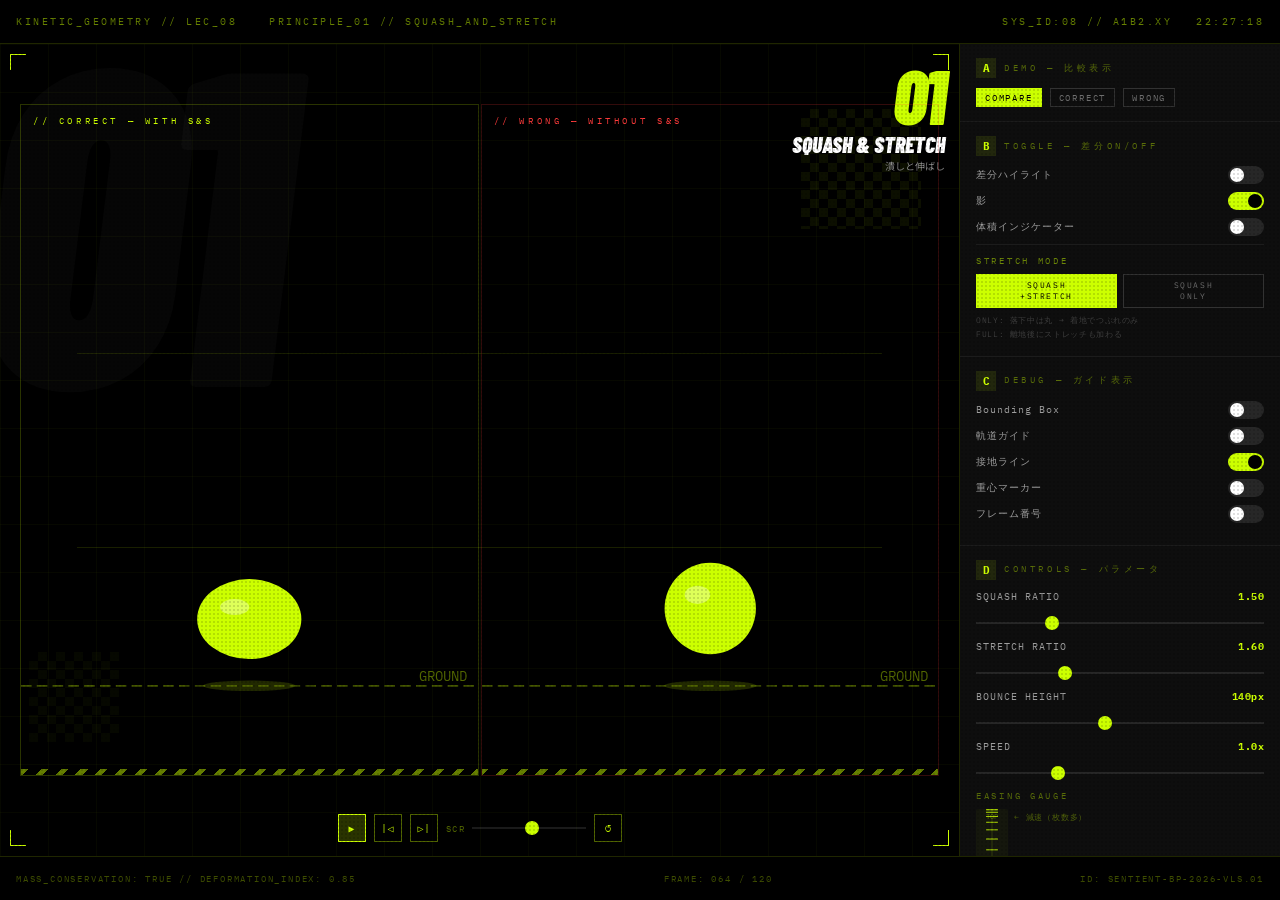
==== 01-squash.html @ 18197e56 "Initial project structure: index + 3 principle pages + assets scaffold - index.html — TOP / cover pa" ====
<!DOCTYPE html>
<html lang="en">
<head>
<meta charset="UTF-8">
<meta name="viewport" content="width=device-width, initial-scale=1.0">
<title>KINETIC GEOMETRY — 01 SQUASH & STRETCH</title>
<link href="https://fonts.googleapis.com/css2?family=Barlow+Condensed:ital,wght@0,400;0,700;0,900;1,900&family=IBM+Plex+Mono:wght@400;700&family=Noto+Sans+JP:wght@400;700;900&display=swap" rel="stylesheet">
<style>
:root {
  --acid:  #CCFF00;
  --black: #000;
  --white: #fff;
  --mid:   #888;
  --panel: #0E0E0E;
  --border:rgba(204,255,0,0.15);
  --red:   #FF3B3B;
  --blue:  #3BAAFF;
  --mono:  'IBM Plex Mono', monospace;
  --disp:  'Barlow Condensed', sans-serif;
  --jp:    'Noto Sans JP', sans-serif;
}

* { margin:0; padding:0; box-sizing:border-box; }
html,body { width:100%; height:100%; background:var(--black); color:var(--white); font-family:var(--mono); overflow:hidden; user-select:none; }

body::after {
  content:''; position:fixed; inset:0;
  background-image:radial-gradient(rgba(0,0,0,0.25) 1px,transparent 1px);
  background-size:4px 4px; pointer-events:none; z-index:9999; opacity:0.5;
}

/* ── LAYOUT ── */
#app {
  display:grid;
  grid-template-rows:44px 1fr 44px;
  grid-template-columns:1fr 320px;
  height:100vh;
}

#topbar {
  grid-column:1/-1;
  border-bottom:1px solid var(--border);
  display:flex; align-items:center; justify-content:space-between;
  padding:0 16px; font-size:10px; color:rgba(204,255,0,0.5); letter-spacing:0.25em;
}

#main-stage {
  position:relative; overflow:hidden; background:var(--black);
  border-right:1px solid var(--border);
}

.stage-grid {
  position:absolute; inset:0;
  background-image:
    linear-gradient(rgba(204,255,0,0.03) 1px,transparent 1px),
    linear-gradient(90deg,rgba(204,255,0,0.03) 1px,transparent 1px);
  background-size:48px 48px; pointer-events:none;
}
.stage-bignum {
  position:absolute; font-family:var(--disp); font-weight:900; font-style:italic;
  font-size:clamp(200px,35vw,460px); color:rgba(255,255,255,0.025);
  top:-60px; left:-20px; letter-spacing:-0.05em; line-height:1; pointer-events:none;
}
.checker {
  position:absolute;
  background-image:repeating-conic-gradient(rgba(204,255,0,0.06) 0% 25%,transparent 0% 50%);
  background-size:18px 18px; pointer-events:none;
}
.accent-line { position:absolute; background:rgba(204,255,0,0.12); pointer-events:none; }

.corner { position:absolute; width:16px; height:16px; pointer-events:none; }
.corner::before,.corner::after { content:''; position:absolute; background:var(--acid); }
.corner::before { width:100%; height:1px; top:0; left:0; }
.corner::after  { width:1px; height:100%; top:0; left:0; }
.corner.tl { top:10px; left:10px; }
.corner.tr { top:10px; right:10px; transform:scaleX(-1); }
.corner.bl { bottom:10px; left:10px; transform:scaleY(-1); }
.corner.br { bottom:10px; right:10px; transform:scale(-1); }

.principle-overlay {
  position:absolute; top:12px; right:14px; text-align:right; pointer-events:none;
}
.po-num { font-family:var(--disp); font-weight:900; font-style:italic; font-size:clamp(40px,6vw,80px); color:var(--acid); line-height:1; letter-spacing:-0.03em; }
.po-en  { font-family:var(--disp); font-weight:900; font-style:italic; font-size:clamp(14px,2vw,22px); color:var(--white); line-height:1; }
.po-jp  { font-family:var(--jp); font-size:10px; color:var(--mid); margin-top:3px; }

/* ── DEMO AREA ── */
#demo-area {
  position:absolute; inset:60px 20px 80px 20px;
  display:grid; grid-template-columns:1fr 1fr; gap:2px;
}
.compare-panel {
  position:relative; display:flex; flex-direction:column;
  align-items:center; justify-content:center;
  border:1px solid rgba(255,255,255,0.05); overflow:hidden;
}
.compare-panel.correct { border-color:rgba(204,255,0,0.2); }
.compare-panel.wrong   { border-color:rgba(255,59,59,0.2); }

.panel-label {
  position:absolute; top:10px; left:12px;
  font-size:9px; letter-spacing:0.4em; color:rgba(255,255,255,0.3);
}
.panel-label.good { color:var(--acid); }
.panel-label.bad  { color:var(--red); }

/* フレーム番号 — ラベルの1行下・左詰め */
.frame-counter {
  position:absolute; top:26px; left:12px;
  font-size:9px; color:rgba(204,255,0,0.35); letter-spacing:0.2em;
  pointer-events:none; display:none; white-space:nowrap;
}
.frame-counter.show { display:block; }

.ball-stage { position:relative; width:100%; flex:1; display:flex; align-items:center; justify-content:center; }
.render-svg { width:100%; height:100%; overflow:visible; }

.diff-flash { position:absolute; inset:0; border:2px solid transparent; pointer-events:none; transition:border-color 0.3s; }
.diff-flash.highlight-good { border-color:rgba(204,255,0,0.5); }
.diff-flash.highlight-bad  { border-color:rgba(255,59,59,0.5); }

.hazard-bar {
  position:absolute; bottom:0; left:0; right:0; height:6px;
  background:repeating-linear-gradient(-45deg,var(--acid),var(--acid) 5px,var(--black) 5px,var(--black) 14px);
  opacity:0.5;
}

/* ── PLAYBAR ── */
#playbar {
  position:absolute; bottom:14px; left:50%; transform:translateX(-50%);
  display:flex; gap:8px; align-items:center; z-index:50;
}
.play-btn {
  width:28px; height:28px; border:1px solid rgba(204,255,0,0.4);
  background:rgba(0,0,0,0.6); color:var(--acid);
  font-size:10px; cursor:pointer; display:flex; align-items:center; justify-content:center;
  transition:all 0.15s;
}
.play-btn:hover { background:rgba(204,255,0,0.15); border-color:var(--acid); }
.play-btn.active { background:rgba(204,255,0,0.2); border-color:var(--acid); }
.scrub-wrap { width:140px; display:flex; align-items:center; gap:6px; }
.scrub-label { font-size:9px; color:rgba(204,255,0,0.4); letter-spacing:0.2em; white-space:nowrap; }
input[type=range] {
  -webkit-appearance:none; width:100%; height:2px;
  background:rgba(255,255,255,0.1); outline:none; cursor:pointer;
}
input[type=range]::-webkit-slider-thumb {
  -webkit-appearance:none; width:14px; height:14px; border-radius:50%;
  background:var(--acid); cursor:pointer; transition:background 0.15s,transform 0.15s;
}
input[type=range]::-webkit-slider-thumb:hover { background:var(--white); transform:scale(1.2); }
input[type=range].break-range::-webkit-slider-thumb { background:var(--red); }

/* ── SIDE PANEL ── */
#side-panel {
  display:flex; flex-direction:column; overflow-y:auto; overflow-x:hidden; background:var(--panel);
}
#side-panel::-webkit-scrollbar { width:2px; }
#side-panel::-webkit-scrollbar-thumb { background:var(--acid); }

.sp-section { border-bottom:1px solid rgba(255,255,255,0.06); padding:14px 16px; flex-shrink:0; }
.sp-label {
  font-size:9px; letter-spacing:0.4em; color:rgba(204,255,0,0.4); margin-bottom:10px;
  display:flex; align-items:center; gap:8px;
}
.sp-label .ltr {
  font-size:11px; font-weight:700; color:var(--acid); background:rgba(204,255,0,0.1);
  width:20px; height:20px; display:inline-flex; align-items:center; justify-content:center;
  letter-spacing:0; flex-shrink:0;
}

/* pills */
.demo-status { display:flex; gap:8px; flex-wrap:wrap; }
.status-pill {
  font-size:9px; letter-spacing:0.2em; padding:3px 8px; border:1px solid; cursor:pointer; transition:all 0.15s;
}
.status-pill.active-pill { background:var(--acid); border-color:var(--acid); color:var(--black); }
.status-pill.inactive    { border-color:rgba(255,255,255,0.15); color:rgba(255,255,255,0.4); }
.status-pill:hover { border-color:var(--acid); color:var(--acid); }

/* toggle */
.toggle-row { display:flex; align-items:center; justify-content:space-between; margin-bottom:8px; font-size:10px; letter-spacing:0.1em; color:rgba(255,255,255,0.6); }
.toggle-switch { width:36px; height:18px; background:rgba(255,255,255,0.1); border-radius:9px; position:relative; cursor:pointer; transition:background 0.2s; flex-shrink:0; }
.toggle-switch.on { background:var(--acid); }
.toggle-switch::after { content:''; position:absolute; width:14px; height:14px; border-radius:50%; background:var(--white); top:2px; left:2px; transition:left 0.2s; }
.toggle-switch.on::after { left:20px; background:var(--black); }

/* slider */
.slider-row { margin-bottom:12px; }
.slider-header { display:flex; justify-content:space-between; margin-bottom:5px; font-size:10px; }
.slider-name { color:rgba(255,255,255,0.6); letter-spacing:0.1em; }
.slider-val  { color:var(--acid); font-weight:700; letter-spacing:0.05em; }
.slider-val.break-val { color:var(--red); }

/* vertical slider wrapper */
.vslider-wrap {
  display:flex; gap:10px; align-items:flex-start; margin-top:4px;
}
.vslider-col {
  display:flex; flex-direction:column; align-items:center; gap:4px;
}
.vslider-col label { font-size:8px; color:rgba(204,255,0,0.4); letter-spacing:0.2em; writing-mode:horizontal-tb; }

input[type=range].vertical {
  -webkit-appearance:slider-vertical;
  writing-mode:vertical-lr; direction:rtl;
  width:18px; height:120px; padding:0;
  background:rgba(255,255,255,0.1); cursor:pointer; outline:none;
}
/* Chromeで縦スライダーが効かない場合のfallback */
.vslider-rotated {
  transform:rotate(-90deg);
  transform-origin:center center;
  width:120px; height:18px;
  margin:51px -51px; /* 中央補正 */
}

/* ease gauge */
#ease-gauge-wrap {
  display:flex; gap:6px; margin-top:6px; align-items:flex-start;
}
#ease-gauge-svg { flex-shrink:0; }
.ease-gauge-label { font-size:8px; color:rgba(204,255,0,0.35); letter-spacing:0.1em; line-height:2; }

/* break */
.break-btn {
  width:100%; padding:10px; background:rgba(255,59,59,0.08); border:1px solid rgba(255,59,59,0.3);
  color:var(--red); font-family:var(--mono); font-size:10px; letter-spacing:0.3em; cursor:pointer; transition:all 0.15s; text-align:left;
}
.break-btn:hover { background:rgba(255,59,59,0.15); border-color:var(--red); }
.break-btn.active-break { background:rgba(255,59,59,0.25); border-color:var(--red); color:var(--white); }
.break-warning { font-size:9px; color:rgba(255,59,59,0.5); margin-top:6px; letter-spacing:0.1em; line-height:1.6; }

/* def */
.def-block { background:rgba(204,255,0,0.05); border-left:3px solid var(--acid); padding:10px 12px; margin-bottom:8px; }
.def-en { font-family:var(--disp); font-weight:700; font-style:italic; font-size:16px; color:var(--white); line-height:1.2; }
.def-jp { font-family:var(--jp); font-size:11px; color:var(--mid); margin-top:4px; line-height:1.6; }
.def-core { margin-top:8px; font-size:10px; color:rgba(255,255,255,0.5); letter-spacing:0.1em; line-height:1.7; border-top:1px solid rgba(255,255,255,0.06); padding-top:8px; }

/* apply デモ */
.apply-dot {
  width:10px; height:10px; border-radius:50%;
  background:var(--acid);
  animation:applyBounce 0.8s cubic-bezier(0.36,0.07,0.19,0.97) infinite;
  transform-origin:center bottom;
  flex-shrink:0;
}
@keyframes applyBounce {
  0%,100%{ transform:scaleX(1)   scaleY(1)   translateY(0); }
  30%    { transform:scaleX(1.4) scaleY(0.6) translateY(4px); }
  50%    { transform:scaleX(0.7) scaleY(1.4) translateY(-8px); }
  70%    { transform:scaleX(1.4) scaleY(0.6) translateY(4px); }
}
#apply-btn:active {
  transform:scaleX(1.08) scaleY(0.82) !important;
}

/* bottombar */
#bottombar {
  grid-column:1/-1; border-top:1px solid var(--border);
  display:flex; align-items:center; justify-content:space-between;
  padding:0 16px; font-size:9px; color:rgba(204,255,0,0.3); letter-spacing:0.2em;
}
</style>
</head>
<body>
<div id="app">

  <div id="topbar">
    <div style="display:flex;gap:32px;">
      <span>KINETIC_GEOMETRY // LEC_08</span>
      <span>PRINCIPLE_01 // SQUASH_AND_STRETCH</span>
    </div>
    <div style="display:flex;gap:24px;">
      <span>SYS_ID:08 // A1B2.XY</span>
      <span id="clock">00:00:00</span>
    </div>
  </div>

  <!-- MAIN STAGE -->
  <div id="main-stage">
    <div class="stage-grid"></div>
    <div class="stage-bignum">01</div>
    <div class="checker" style="right:4%;top:8%;width:120px;height:120px;"></div>
    <div class="checker" style="left:3%;bottom:14%;width:90px;height:90px;opacity:0.5;"></div>
    <div class="accent-line" style="top:38%;left:8%;right:8%;height:1px;"></div>
    <div class="accent-line" style="top:62%;left:8%;right:8%;height:1px;"></div>
    <div class="corner tl"></div><div class="corner tr"></div>
    <div class="corner bl"></div><div class="corner br"></div>

    <div class="principle-overlay">
      <div class="po-num">01</div>
      <div class="po-en">SQUASH &amp; STRETCH</div>
      <div class="po-jp">潰しと伸ばし</div>
    </div>

    <div id="demo-area">
      <!-- CORRECT -->
      <div class="compare-panel correct" id="panel-correct">
        <div class="panel-label good">// CORRECT — WITH S&amp;S</div>
        <div class="frame-counter" id="frame-correct"></div>
        <div class="diff-flash" id="diff-correct"></div>
        <div class="ball-stage">
          <svg class="render-svg" id="svg-correct" viewBox="0 0 260 320"></svg>
        </div>
        <div class="hazard-bar"></div>
      </div>
      <!-- WRONG -->
      <div class="compare-panel wrong" id="panel-wrong">
        <div class="panel-label bad">// WRONG — WITHOUT S&amp;S</div>
        <div class="frame-counter" id="frame-wrong"></div>
        <div class="diff-flash" id="diff-wrong"></div>
        <div class="ball-stage">
          <svg class="render-svg" id="svg-wrong" viewBox="0 0 260 320"></svg>
        </div>
        <div class="hazard-bar"></div>
      </div>
    </div>

    <div id="playbar">
      <div class="play-btn active" id="btn-play" onclick="togglePlay()">▶</div>
      <div class="play-btn" onclick="stepFrame(-1)">|◁</div>
      <div class="play-btn" onclick="stepFrame(1)">▷|</div>
      <div class="scrub-wrap">
        <span class="scrub-label">SCR</span>
        <input type="range" id="scrubber" min="0" max="119" value="0" oninput="scrubTo(this.value)">
      </div>
      <div class="play-btn" onclick="resetPlay()">↺</div>
    </div>
  </div>

  <!-- SIDE PANEL -->
  <div id="side-panel">

    <!-- A DEMO -->
    <div class="sp-section">
      <div class="sp-label"><span class="ltr">A</span>DEMO — 比較表示</div>
      <div class="demo-status">
        <div class="status-pill active-pill" id="pill-compare" onclick="setMode('compare')">COMPARE</div>
        <div class="status-pill inactive"    id="pill-correct" onclick="setMode('correct')">CORRECT</div>
        <div class="status-pill inactive"    id="pill-wrong"   onclick="setMode('wrong')">WRONG</div>
      </div>
    </div>

    <!-- B TOGGLE -->
    <div class="sp-section">
      <div class="sp-label"><span class="ltr">B</span>TOGGLE — 差分ON/OFF</div>
      <div class="toggle-row"><span>差分ハイライト</span><div class="toggle-switch" id="tog-diff" onclick="toggleFeature('diff')"></div></div>
      <div class="toggle-row"><span>影</span><div class="toggle-switch on" id="tog-shadow" onclick="toggleFeature('shadow')"></div></div>
      <div class="toggle-row"><span>体積インジケーター</span><div class="toggle-switch" id="tog-volume" onclick="toggleFeature('volume')"></div></div>
      <div style="height:1px;background:rgba(255,255,255,0.06);margin:8px 0 10px;"></div>
      <div style="font-size:9px;color:rgba(204,255,0,0.5);letter-spacing:0.3em;margin-bottom:8px;">STRETCH MODE</div>
      <div style="display:flex;gap:6px;margin-bottom:6px;">
        <div class="status-pill active-pill" id="pill-ss-full"   onclick="setSSMode('full')"   style="flex:1;text-align:center;font-size:8px;padding:5px 4px;line-height:1.4;">SQUASH<br>+STRETCH</div>
        <div class="status-pill inactive"    id="pill-ss-squash" onclick="setSSMode('squash')" style="flex:1;text-align:center;font-size:8px;padding:5px 4px;line-height:1.4;">SQUASH<br>ONLY</div>
      </div>
      <div style="font-size:8px;color:rgba(255,255,255,0.2);letter-spacing:0.08em;line-height:1.7;">
        ONLY: 落下中は丸 → 着地でつぶれのみ<br>
        FULL: 離地後にストレッチも加わる
      </div>
    </div>

    <!-- C DEBUG -->
    <div class="sp-section">
      <div class="sp-label"><span class="ltr">C</span>DEBUG — ガイド表示</div>
      <div class="toggle-row"><span>Bounding Box</span><div class="toggle-switch" id="tog-bbox" onclick="toggleFeature('bbox')"></div></div>
      <div class="toggle-row"><span>軌道ガイド</span><div class="toggle-switch" id="tog-arc" onclick="toggleFeature('arc')"></div></div>
      <div class="toggle-row"><span>接地ライン</span><div class="toggle-switch on" id="tog-ground" onclick="toggleFeature('ground')"></div></div>
      <div class="toggle-row"><span>重心マーカー</span><div class="toggle-switch" id="tog-cog" onclick="toggleFeature('cog')"></div></div>
      <div class="toggle-row"><span>フレーム番号</span><div class="toggle-switch" id="tog-frame" onclick="toggleFeature('frame')"></div></div>
    </div>

    <!-- D CONTROLS -->
    <div class="sp-section">
      <div class="sp-label"><span class="ltr">D</span>CONTROLS — パラメータ</div>

      <div class="slider-row">
        <div class="slider-header"><span class="slider-name">SQUASH RATIO</span><span class="slider-val" id="val-squash">1.50</span></div>
        <input type="range" id="sl-squash" min="100" max="300" value="150" oninput="updateParam('squash',this.value)">
      </div>
      <div class="slider-row">
        <div class="slider-header"><span class="slider-name">STRETCH RATIO</span><span class="slider-val" id="val-stretch">1.60</span></div>
        <input type="range" id="sl-stretch" min="100" max="300" value="160" oninput="updateParam('stretch',this.value)">
      </div>
      <div class="slider-row">
        <div class="slider-header"><span class="slider-name">BOUNCE HEIGHT</span><span class="slider-val" id="val-height">140px</span></div>
        <input type="range" id="sl-height" min="60" max="240" value="140" oninput="updateParam('height',this.value)">
      </div>
      <div class="slider-row">
        <div class="slider-header"><span class="slider-name">SPEED</span><span class="slider-val" id="val-speed">1.0x</span></div>
        <input type="range" id="sl-speed" min="25" max="300" value="100" oninput="updateParam('speed',this.value)">
      </div>

      <!-- イージングゲージ -->
      <div style="margin-top:8px;">
        <div style="font-size:9px;color:rgba(204,255,0,0.4);letter-spacing:0.3em;margin-bottom:8px;">EASING GAUGE</div>
        <div id="ease-gauge-wrap">
          <svg id="ease-gauge-svg" width="32" height="120" viewBox="0 0 32 120"></svg>
          <div class="ease-gauge-label">
            ← 減速（枚数多）<br><br><br><br>→ 加速（枚数少）
          </div>
        </div>
        <div style="margin-top:8px;">
          <div class="slider-header"><span class="slider-name">EASING POWER</span><span class="slider-val" id="val-ease">2.0</span></div>
          <input type="range" id="sl-ease" min="10" max="50" value="20" oninput="updateParam('ease',this.value)">
        </div>
      </div>
    </div>

    <!-- E BREAK -->
    <div class="sp-section">
      <div class="sp-label"><span class="ltr">E</span>BREAK — 破綻体験</div>
      <button class="break-btn" id="break-btn" onclick="toggleBreak()">⚠ OVERDRIVE MODE</button>
      <div class="break-warning" id="break-warning" style="display:none;">
        SYSTEM_GAIN: 310% // 体積が崩壊している。<br>これが「やりすぎ」の感覚。
      </div>
    </div>

    <!-- F TEXT -->
    <div class="sp-section">
      <div class="sp-label"><span class="ltr">F</span>TEXT — 言語化</div>
      <div class="def-block">
        <div class="def-en">Shape changes.<br>Volume does not.</div>
        <div class="def-jp">形は変わるが、量は変わらない。</div>
        <div class="def-core">
          物体がつぶれるとき、横に広がる。<br>
          伸びるとき、横は細くなる。<br>
          この「体積の保存」が重さとリアリティを生む。
        </div>
      </div>
    </div>

    <!-- G APPLY -->
    <div class="sp-section">
      <div class="sp-label"><span class="ltr">G</span>APPLY — 応用例（クリックして体験）</div>
      <!-- UI BUTTON -->
      <div style="margin-bottom:10px;">
        <div style="font-size:8px;color:rgba(204,255,0,0.4);letter-spacing:0.3em;margin-bottom:6px;">UI BUTTON</div>
        <button id="apply-btn" onclick="applyDemo('button')"
          style="background:#CCFF00;border:none;color:#000;font-family:'IBM Plex Mono',monospace;
                 font-size:11px;letter-spacing:0.2em;padding:10px 20px;cursor:pointer;
                 transform-origin:center bottom;transition:none;display:block;width:100%;">
          CLICK ME
        </button>
        <div style="font-size:8px;color:rgba(255,255,255,0.2);margin-top:4px;letter-spacing:0.1em;">
          → 押す=Squash / 離す=Stretch
        </div>
      </div>
      <!-- NOTIFICATION -->
      <div style="margin-bottom:10px;">
        <div style="font-size:8px;color:rgba(204,255,0,0.4);letter-spacing:0.3em;margin-bottom:6px;">NOTIFICATION</div>
        <div style="position:relative;height:36px;overflow:hidden;">
          <div id="apply-notif"
            style="background:rgba(204,255,0,0.12);border:1px solid rgba(204,255,0,0.3);
                   font-size:9px;letter-spacing:0.15em;color:#CCFF00;
                   padding:8px 12px;transform:scaleY(0);transform-origin:top;
                   transition:none;position:absolute;width:100%;">
            ✓ SYSTEM_MESSAGE
          </div>
        </div>
        <button onclick="applyDemo('notif')"
          style="background:transparent;border:1px solid rgba(255,255,255,0.15);color:rgba(255,255,255,0.5);
                 font-family:'IBM Plex Mono',monospace;font-size:9px;letter-spacing:0.2em;
                 padding:5px 10px;cursor:pointer;margin-top:4px;width:100%;">
          TRIGGER
        </button>
      </div>
      <!-- LOADING DOT -->
      <div>
        <div style="font-size:8px;color:rgba(204,255,0,0.4);letter-spacing:0.3em;margin-bottom:6px;">LOADING</div>
        <div style="display:flex;gap:6px;align-items:flex-end;height:24px;">
          <div class="apply-dot" style="animation-delay:0s"></div>
          <div class="apply-dot" style="animation-delay:0.15s"></div>
          <div class="apply-dot" style="animation-delay:0.3s"></div>
          <div class="apply-dot" style="animation-delay:0.45s"></div>
          <div class="apply-dot" style="animation-delay:0.6s"></div>
        </div>
        <div style="font-size:8px;color:rgba(255,255,255,0.2);margin-top:4px;letter-spacing:0.1em;">
          → 各ドットが独立してSquash&Stretch
        </div>
      </div>
    </div>

  </div><!-- /side-panel -->

  <div id="bottombar">
    <span>MASS_CONSERVATION: TRUE // DEFORMATION_INDEX: 0.85</span>
    <span id="bottom-frame">FRAME: 000 / 120</span>
    <span>ID: SENTIENT-BP-2026-VLS.01</span>
  </div>

</div>

<script>
/* ══════════════════════════
   CONSTANTS
══════════════════════════ */
const SVG_W = 260, SVG_H = 320;
const BALL_R  = 26;
const GROUND_Y = SVG_H - 20;   // 地面のY座標（底辺がここに接地）
const GAUGE_SAMPLES = 24;        // ゲージの刻み数

/* ══════════════════════════
   STATE
══════════════════════════ */
const state = {
  playing: true,
  frame: 0,
  totalFrames: 120,
  mode: 'compare',
  breakMode: false,
  ssMode: 'full',   // 'full' | 'squash' — ストレッチモード
  params: {
    squash:  1.50,
    stretch: 1.60,
    height:  140,
    speed:   1.0,
    ease:    2.0,
  },
  features: {
    diff:   false,
    shadow: true,
    volume: false,
    bbox:   false,
    arc:    false,
    ground: true,
    cog:    false,
    frame:  false,
  },
};

/* ══════════════════════════
   PHYSICS
   
   ボールの中心Y: 地面から上方向へheight
   ─ 頂点: GROUND_Y - BALL_R - height
   ─ 着地: GROUND_Y - BALL_R  （底辺が地面に接触）
   
   t=0: 頂点にいる状態からスタート
   
   Squash & Stretch の適用ルール：
   ─ 離地〜下降中：横に伸び（Stretch）縦に縮む
   ─ 着地前後：縦につぶれ（Squash）横に広がる
   ─ 頂点：ほぼ真円に戻る
   ─ 底辺は常にGROUND_Yに固定（地面基点）
══════════════════════════ */

// イージング: t^power でゆっくり加速
// 0=頂点, 1=着地 を往復する
function easePow(u, power) {
  return Math.pow(u, power);
}

// フレームtからボール状態を計算
function getBallState(frame, params) {
  const t      = frame / state.totalFrames;
  const power  = params.ease;

  // 0→1→0 の往復サイクル（1=着地）
  const cycle  = t % 1.0;
  let phase;   // 0=頂点, 1=着地
  let eased;
  if (cycle < 0.5) {
    // 前半: 頂点→着地（加速=ease-in）
    const u = cycle / 0.5;
    eased = easePow(u, power);
    phase = eased;
  } else {
    // 後半: 着地→頂点（減速=ease-out）
    const u = (cycle - 0.5) / 0.5;
    eased = easePow(1 - u, power);
    phase = eased;
  }

  // 実際のY（中心点）: phase=0→頂点, phase=1→着地
  const topY    = GROUND_Y - BALL_R - params.height;   // 頂点中心Y
  const bottomY = GROUND_Y - BALL_R;                    // 着地中心Y
  const cy      = topY + (bottomY - topY) * phase;

  // 速度（phase差分で近似）
  const dPhase = (cycle < 0.5)
    ? easePow((cycle/0.5)+0.01, power) - phase
    : phase - easePow(1-((cycle-0.5)/0.5)+0.01, power);
  const vel = Math.abs(dPhase) * 100;

  return { cy, phase, vel, cycle };
}

/* Squash & Stretch の rx/ry 計算
   ssMode='squash': 着地時のみSquash、それ以外は真円
   ssMode='full':   離地後にStretchも付加
*/
function getSS(bs, params, isBreak) {
  const mul = isBreak ? 3.1 : 1.0;
  const sq  = params.squash  * mul;
  const st  = params.stretch * mul;
  const ph  = bs.phase;

  // 着地付近のSquash重み（両モード共通）
  const squashW = Math.max(0, (ph - 0.82) / 0.18);

  // StretchはFULLモードのみ
  const stretchW = (state.ssMode === 'full')
    ? Math.max(0, Math.min(1, (ph - 0.10) / 0.35))
      * Math.max(0, Math.min(1, (0.82 - ph) / 0.35))
    : 0;

  let rx, ry;
  if (squashW > 0.01) {
    rx = BALL_R * (1 + (sq - 1) * squashW);
    ry = BALL_R / (1 + (sq - 1) * squashW);
  } else if (stretchW > 0.01) {
    ry = BALL_R * (1 + (st - 1) * stretchW);
    rx = BALL_R / (1 + (st - 1) * stretchW);
  } else {
    rx = ry = BALL_R;
  }

  return { rx, ry, squashW, stretchW };
}

/* ボールのCY: Squash時は底辺がGROUND_Yに固定
   cy_center = GROUND_Y - ry  （着地時）
   それ以外は計算値のcy
*/
function getAdjustedCY(bs, ry, params) {
  // 着地モードかどうか
  const squashW = Math.max(0, (bs.phase - 0.82) / 0.18);
  if (squashW > 0.01) {
    // 底辺固定: 中心Y = GROUND_Y - ry
    const groundCY = GROUND_Y - ry;
    const freeCY   = bs.cy;
    // squashWで補間
    return freeCY + (groundCY - freeCY) * squashW;
  }
  return bs.cy;
}

/* ══════════════════════════
   RENDER
══════════════════════════ */
function renderPanel(svgEl, withSS, params, features, isBreak) {
  const bs  = getBallState(state.frame, params);
  const cx  = SVG_W / 2;

  let rx, ry, squashW = 0, stretchW = 0;
  if (withSS) {
    const ss = getSS(bs, params, isBreak);
    rx = ss.rx; ry = ss.ry;
    squashW  = ss.squashW;
    stretchW = ss.stretchW;
  } else {
    rx = ry = BALL_R;
  }

  // 底辺固定の補正
  const cy = withSS ? getAdjustedCY(bs, ry, params) : bs.cy;

  const parts = [];

  // ── 軌道ガイド ──
  if (features.arc) {
    const topY    = GROUND_Y - BALL_R - params.height;
    const midY    = (topY + GROUND_Y - BALL_R) / 2;
    const arcH    = (GROUND_Y - BALL_R - topY) / 2;
    parts.push(`<ellipse cx="${cx}" cy="${midY}" rx="${SVG_W*0.18}" ry="${arcH}"
      fill="none" stroke="rgba(59,170,255,0.3)" stroke-width="1" stroke-dasharray="4 4"/>`);
  }

  // ── 接地ライン ──
  if (features.ground) {
    parts.push(`<line x1="0" y1="${GROUND_Y}" x2="${SVG_W}" y2="${GROUND_Y}"
      stroke="rgba(204,255,0,0.35)" stroke-width="1" stroke-dasharray="6 3"/>`);
    parts.push(`<text x="${SVG_W-6}" y="${GROUND_Y-3}" font-family="IBM Plex Mono,monospace" 
      font-size="8" fill="rgba(204,255,0,0.4)" text-anchor="end">GROUND</text>`);
  }

  // ── 影 ──
  if (features.shadow) {
    const shadowScale = 0.4 + bs.phase * 0.7;
    const shadowOp    = 0.08 + bs.phase * 0.28;
    parts.push(`<ellipse cx="${cx}" cy="${GROUND_Y}" rx="${BALL_R * shadowScale * 1.4}" ry="5"
      fill="rgba(0,0,0,0.7)" opacity="${shadowOp}"/>`);
    parts.push(`<ellipse cx="${cx}" cy="${GROUND_Y}" rx="${BALL_R * shadowScale}" ry="3"
      fill="rgba(204,255,0,${(shadowOp*0.5).toFixed(2)})"/>`);
  }

  // ── Bounding Box ──
  if (features.bbox) {
    // 底辺は実際のGROUND_Yに接するよう表示
    const bboxBottom = cy + ry;
    parts.push(`<rect x="${cx-rx}" y="${cy-ry}" width="${rx*2}" height="${ry*2}"
      fill="none" stroke="rgba(255,59,59,0.6)" stroke-width="1" stroke-dasharray="3 3"/>`);
    // 底辺の強調
    parts.push(`<line x1="${cx-rx}" y1="${bboxBottom}" x2="${cx+rx}" y2="${bboxBottom}"
      stroke="rgba(255,59,59,0.9)" stroke-width="1.5"/>`);
    const vol = (rx*ry/(BALL_R*BALL_R)).toFixed(2);
    parts.push(`<text x="${cx}" y="${cy+ry+14}" font-family="IBM Plex Mono,monospace"
      font-size="8" fill="rgba(255,59,59,0.7)" text-anchor="middle">VOL:${vol}×</text>`);
  }

  // ── ボール本体 ──
  const ballColor = isBreak
    ? (squashW > 0.5 ? '#FF3B3B' : stretchW > 0.5 ? '#FF7B3B' : '#FF3B3B')
    : '#CCFF00';
  parts.push(`<ellipse cx="${cx}" cy="${cy}" rx="${rx}" ry="${ry}" fill="${ballColor}"/>`);

  // ハイライト
  parts.push(`<ellipse cx="${cx-rx*0.28}" cy="${cy-ry*0.3}" rx="${rx*0.28}" ry="${ry*0.2}"
    fill="rgba(255,255,255,0.35)"/>`);

  // ── 重心マーカー ──
  if (features.cog) {
    parts.push(`<line x1="${cx-9}" y1="${cy}" x2="${cx+9}" y2="${cy}" stroke="rgba(59,170,255,0.9)" stroke-width="1.5"/>`);
    parts.push(`<line x1="${cx}" y1="${cy-9}" x2="${cx}" y2="${cy+9}" stroke="rgba(59,170,255,0.9)" stroke-width="1.5"/>`);
    parts.push(`<circle cx="${cx}" cy="${cy}" r="3" fill="none" stroke="rgba(59,170,255,0.9)" stroke-width="1.5"/>`);
  }

  // ── 体積インジケーター ──
  if (features.volume) {
    const vol  = (rx*ry/(BALL_R*BALL_R)).toFixed(2);
    const diff = Math.abs(parseFloat(vol) - 1);
    const vc   = diff < 0.05 ? '#CCFF00' : diff < 0.15 ? '#3BAAFF' : '#FF3B3B';
    parts.push(`<text x="6" y="${SVG_H-6}" font-family="IBM Plex Mono,monospace"
      font-size="9" fill="${vc}" letter-spacing="1">VOL: ${vol}×</text>`);
    const barW = Math.min(56, parseFloat(vol)*28);
    parts.push(`<rect x="6" y="${SVG_H-22}" width="28" height="3" fill="none" stroke="rgba(255,255,255,0.2)" stroke-width="1"/>`);
    parts.push(`<rect x="6" y="${SVG_H-22}" width="${barW}" height="3" fill="${vc}" opacity="0.8"/>`);
  }

  svgEl.innerHTML = parts.join('');
}

/* ══════════════════════════
   EASE GAUGE（縦ゲージ）
   上ほど間隔が狭い（=減速・枚数多）
   下ほど間隔が広い（=加速・枚数少）
══════════════════════════ */
function updateEaseGauge(power) {
  const gw = 32, gh = 120;
  const lineCount = GAUGE_SAMPLES;
  const svg = document.getElementById('ease-gauge-svg');
  const parts = [];

  // 背景
  parts.push(`<rect width="${gw}" height="${gh}" fill="rgba(204,255,0,0.04)" rx="2"/>`);

  // 中心の軸線
  const ax = gw/2;
  parts.push(`<line x1="${ax}" y1="0" x2="${ax}" y2="${gh}" stroke="rgba(204,255,0,0.15)" stroke-width="1"/>`);

  // 現在フレームの位置（アニメ中）
  const bs = getBallState(state.frame, state.params);
  const cursorY = bs.phase * gh;

  // ゲージ刻み線
  for (let i = 0; i <= lineCount; i++) {
    const phase = i / lineCount; // 0=頂点, 1=着地
    // easeを適用: 均等フレームt→phaseへ変換
    // ゲージはphase軸（Y）にframeをプロット
    // 実際には「同じ時間間隔でどこにいるか」を示す
    const frameUnit = i / lineCount;
    let u;
    if (frameUnit < 0.5) {
      u = easePow(frameUnit / 0.5, power);
    } else {
      u = easePow(1 - (frameUnit - 0.5) / 0.5, power);
    }
    const y = u * gh;

    // 刻み線の長さ：密なほど短め
    const lineW = 8 + Math.random() * 0; // 固定幅、位置で密度表現
    parts.push(`<line x1="${ax-6}" y1="${y.toFixed(1)}" x2="${ax+6}" y2="${y.toFixed(1)}"
      stroke="rgba(204,255,0,0.5)" stroke-width="1"/>`);
  }

  // カーソル（現在位置）
  parts.push(`<rect x="${ax-8}" y="${cursorY-1.5}" width="16" height="3" fill="#CCFF00"/>`);

  // ラベル
  parts.push(`<text x="${ax}" y="10" font-family="IBM Plex Mono,monospace" font-size="7"
    fill="rgba(204,255,0,0.4)" text-anchor="middle">TOP</text>`);
  parts.push(`<text x="${ax}" y="${gh-2}" font-family="IBM Plex Mono,monospace" font-size="7"
    fill="rgba(204,255,0,0.4)" text-anchor="middle">GND</text>`);

  svg.innerHTML = parts.join('');
}

/* ══════════════════════════
   LOOP
══════════════════════════ */
let lastTime = null, accumMs = 0;

function loop(now) {
  if (state.playing) {
    if (lastTime !== null) accumMs += (now - lastTime) * state.params.speed;
    lastTime = now;
    const mspf = 1000 / 60;
    while (accumMs >= mspf) {
      state.frame = (state.frame + 1) % state.totalFrames;
      accumMs -= mspf;
    }
    document.getElementById('scrubber').value = state.frame;
  } else {
    lastTime = null;
  }

  const m = state.mode;
  const svgC = document.getElementById('svg-correct');
  const svgW = document.getElementById('svg-wrong');

  if (m === 'compare' || m === 'correct') {
    renderPanel(svgC, true, state.params, state.features, state.breakMode);
    document.getElementById('panel-correct').style.display = '';
  } else {
    document.getElementById('panel-correct').style.display = 'none';
  }
  if (m === 'compare' || m === 'wrong') {
    renderPanel(svgW, false, state.params, state.features, false);
    document.getElementById('panel-wrong').style.display = '';
  } else {
    document.getElementById('panel-wrong').style.display = 'none';
  }

  // diff highlight
  document.getElementById('diff-correct').className = 'diff-flash' + (state.features.diff ? ' highlight-good' : '');
  document.getElementById('diff-wrong').className   = 'diff-flash' + (state.features.diff ? ' highlight-bad'  : '');

  // フレームカウンター
  const f = String(state.frame).padStart(3,'0');
  document.getElementById('frame-correct').textContent = `F:${f}`;
  document.getElementById('frame-wrong').textContent   = `F:${f}`;
  document.getElementById('bottom-frame').textContent  = `FRAME: ${f} / ${state.totalFrames}`;

  // ゲージ更新
  updateEaseGauge(state.params.ease);

  requestAnimationFrame(loop);
}
requestAnimationFrame(loop);

/* ══════════════════════════
   CONTROLS
══════════════════════════ */
function togglePlay() {
  state.playing = !state.playing;
  const btn = document.getElementById('btn-play');
  btn.textContent = state.playing ? '▶' : '⏸';
  btn.classList.toggle('active', state.playing);
}
function stepFrame(n) {
  state.playing = false;
  document.getElementById('btn-play').textContent = '▶';
  document.getElementById('btn-play').classList.remove('active');
  state.frame = (state.frame + n + state.totalFrames) % state.totalFrames;
  document.getElementById('scrubber').value = state.frame;
}
function resetPlay() {
  state.frame = 0; accumMs = 0;
  document.getElementById('scrubber').value = 0;
}
function scrubTo(v) {
  state.frame = parseInt(v);
}
function setMode(m) {
  state.mode = m;
  ['compare','correct','wrong'].forEach(k => {
    document.getElementById(`pill-${k}`).className =
      'status-pill ' + (k===m ? 'active-pill' : 'inactive');
  });
  document.getElementById('demo-area').style.gridTemplateColumns =
    m === 'compare' ? '1fr 1fr' : '1fr';
}
function toggleFeature(key) {
  state.features[key] = !state.features[key];
  document.getElementById(`tog-${key}`).classList.toggle('on', state.features[key]);
  if (key === 'frame') {
    ['correct','wrong'].forEach(s => {
      document.getElementById(`frame-${s}`).classList.toggle('show', state.features.frame);
    });
  }
}
function updateParam(key, rawVal) {
  const v = parseInt(rawVal);
  switch(key) {
    case 'squash':
      state.params.squash  = v/100;
      document.getElementById('val-squash').textContent  = (v/100).toFixed(2);
      break;
    case 'stretch':
      state.params.stretch = v/100;
      document.getElementById('val-stretch').textContent = (v/100).toFixed(2);
      break;
    case 'height':
      state.params.height  = v;
      document.getElementById('val-height').textContent  = `${v}px`;
      break;
    case 'speed':
      state.params.speed   = v/100;
      document.getElementById('val-speed').textContent   = `${(v/100).toFixed(1)}x`;
      break;
    case 'ease':
      state.params.ease    = v/10;
      document.getElementById('val-ease').textContent    = (v/10).toFixed(1);
      break;
  }
  const isBreaking = state.params.squash > 2.5 || state.params.stretch > 2.5;
  ['squash','stretch'].forEach(k => {
    const el = document.getElementById(`val-${k}`);
    if (el) el.classList.toggle('break-val', isBreaking);
  });
}
function toggleBreak() {
  state.breakMode = !state.breakMode;
  const btn  = document.getElementById('break-btn');
  const warn = document.getElementById('break-warning');
  btn.classList.toggle('active-break', state.breakMode);
  warn.style.display = state.breakMode ? 'block' : 'none';
  btn.textContent = state.breakMode ? '✕ EXIT OVERDRIVE' : '⚠ OVERDRIVE MODE';
  if (state.breakMode) {
    document.getElementById('sl-squash').value  = 300;
    document.getElementById('sl-stretch').value = 300;
    updateParam('squash',300); updateParam('stretch',300);
  } else {
    document.getElementById('sl-squash').value  = 150;
    document.getElementById('sl-stretch').value = 160;
    updateParam('squash',150); updateParam('stretch',160);
  }
}

function setSSMode(m) {
  state.ssMode = m;
  document.getElementById('pill-ss-full').className   = 'status-pill ' + (m==='full'   ? 'active-pill' : 'inactive');
  document.getElementById('pill-ss-squash').className = 'status-pill ' + (m==='squash' ? 'active-pill' : 'inactive');
  // ラベル文字も変更
  const correctLabel = document.querySelector('#panel-correct .panel-label');
  if (correctLabel) correctLabel.textContent = m === 'full'
    ? '// CORRECT — WITH S&S'
    : '// CORRECT — SQUASH ONLY';
}

/* G APPLY デモ */
function applyDemo(type) {
  if (type === 'button') {
    const btn = document.getElementById('apply-btn');
    // Squash（押し込み）
    btn.style.transition = 'transform 0.08s cubic-bezier(0.36,0.07,0.19,0.97)';
    btn.style.transform  = 'scaleX(1.12) scaleY(0.75)';
    btn.style.transformOrigin = 'center bottom';
    setTimeout(() => {
      // Stretch（離れ）
      btn.style.transition = 'transform 0.12s cubic-bezier(0.68,-0.55,0.27,1.55)';
      btn.style.transform  = 'scaleX(0.92) scaleY(1.18)';
      setTimeout(() => {
        // Settle
        btn.style.transition = 'transform 0.18s cubic-bezier(0.25,1,0.5,1)';
        btn.style.transform  = 'scaleX(1) scaleY(1)';
      }, 120);
    }, 80);
  }
  if (type === 'notif') {
    const el = document.getElementById('apply-notif');
    el.style.transition = 'transform 0.12s cubic-bezier(0.68,-0.55,0.27,1.55)';
    el.style.transform  = 'scaleY(0)';
    el.style.transformOrigin = 'top';
    setTimeout(() => {
      el.style.transition = 'transform 0.18s cubic-bezier(0.68,-0.55,0.27,1.55)';
      el.style.transform  = 'scaleY(1.08)';
      setTimeout(() => {
        el.style.transition = 'transform 0.1s ease-out';
        el.style.transform  = 'scaleY(1)';
      }, 180);
    }, 50);
    // 2秒後に消える
    setTimeout(() => {
      el.style.transition = 'transform 0.15s ease-in';
      el.style.transform  = 'scaleY(0)';
    }, 2200);
  }
}

/* clock */
function tick() {
  const d = new Date();
  document.getElementById('clock').textContent =
    `${String(d.getHours()).padStart(2,'0')}:${String(d.getMinutes()).padStart(2,'0')}:${String(d.getSeconds()).padStart(2,'0')}`;
}
setInterval(tick,1000); tick();

/* keyboard */
document.addEventListener('keydown', e => {
  if (e.code==='Space')      { e.preventDefault(); togglePlay(); }
  if (e.code==='ArrowRight') stepFrame(1);
  if (e.code==='ArrowLeft')  stepFrame(-1);
  if (e.code==='KeyR')       resetPlay();
});
</script>
</body>
</html>
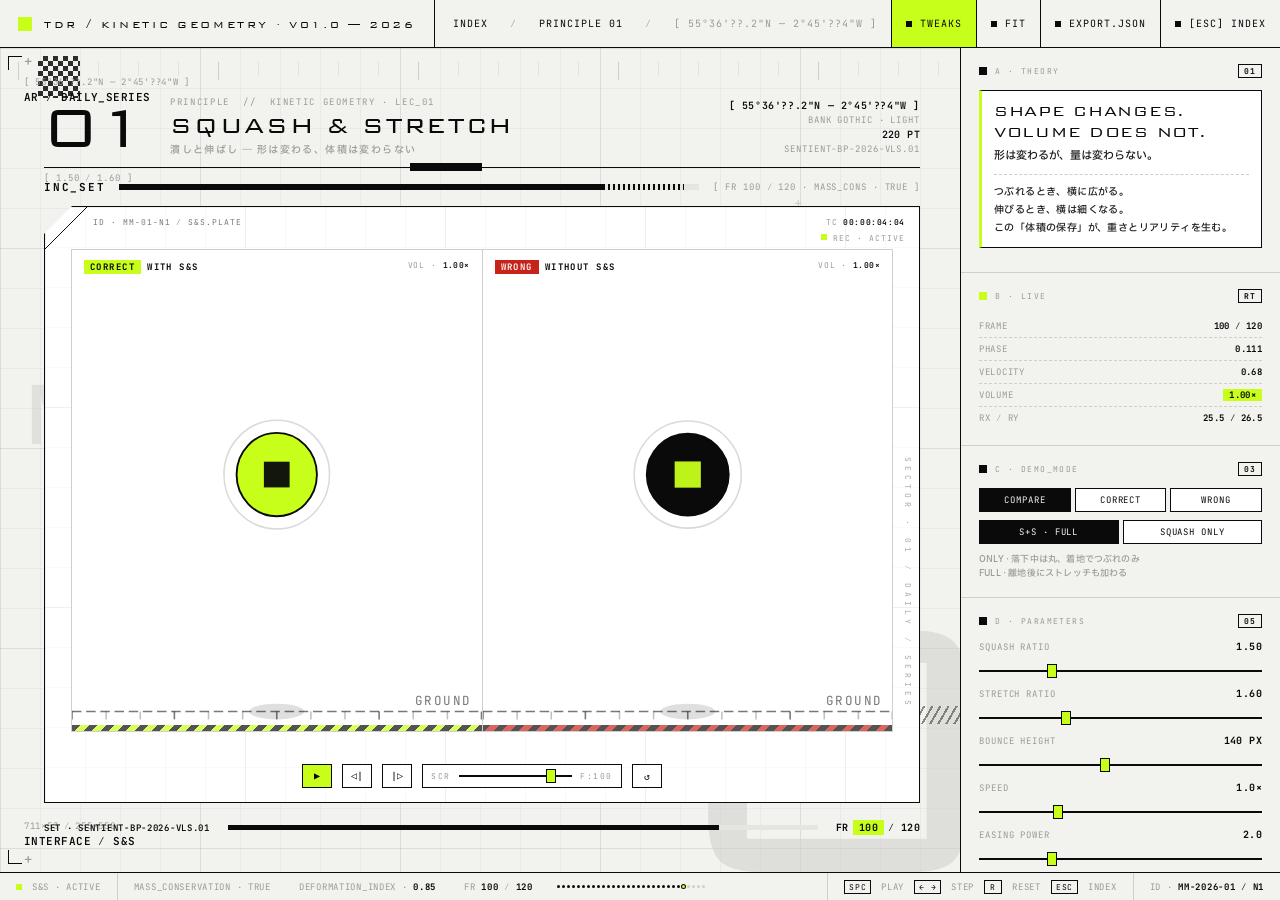
==== commit a73a5ee2: "Redesign index / 01-squash / 08-timing to tDR light theme - index.html: 全面リデザイン（light bg, Bank Gothi" ====
--- a/01-squash.html
+++ b/01-squash.html
@@ -1,802 +1,1166 @@
 <!DOCTYPE html>
-<html lang="en">
+<html lang="ja">
 <head>
 <meta charset="UTF-8">
 <meta name="viewport" content="width=device-width, initial-scale=1.0">
-<title>KINETIC GEOMETRY — 01 SQUASH & STRETCH</title>
-<link href="https://fonts.googleapis.com/css2?family=Barlow+Condensed:ital,wght@0,400;0,700;0,900;1,900&family=IBM+Plex+Mono:wght@400;700&family=Noto+Sans+JP:wght@400;700;900&display=swap" rel="stylesheet">
+<title>tDR · 01 SQUASH &amp; STRETCH</title>
+<link rel="preconnect" href="https://fonts.googleapis.com">
+<link rel="preconnect" href="https://fonts.gstatic.com" crossorigin>
+<link href="https://fonts.googleapis.com/css2?family=JetBrains+Mono:wght@400;500;600;700&family=IBM+Plex+Sans+JP:wght@400;500;600&display=swap" rel="stylesheet">
 <style>
-:root {
-  --acid:  #CCFF00;
-  --black: #000;
-  --white: #fff;
-  --mid:   #888;
-  --panel: #0E0E0E;
-  --border:rgba(204,255,0,0.15);
-  --red:   #FF3B3B;
-  --blue:  #3BAAFF;
-  --mono:  'IBM Plex Mono', monospace;
-  --disp:  'Barlow Condensed', sans-serif;
-  --jp:    'Noto Sans JP', sans-serif;
-}
-
-* { margin:0; padding:0; box-sizing:border-box; }
-html,body { width:100%; height:100%; background:var(--black); color:var(--white); font-family:var(--mono); overflow:hidden; user-select:none; }
-
-body::after {
-  content:''; position:fixed; inset:0;
-  background-image:radial-gradient(rgba(0,0,0,0.25) 1px,transparent 1px);
-  background-size:4px 4px; pointer-events:none; z-index:9999; opacity:0.5;
-}
-
-/* ── LAYOUT ── */
-#app {
+@font-face{
+  font-family:"Bank Gothic";
+  src:url("fonts/bank-gothic-light-bt.ttf") format("truetype");
+  font-weight:300 700;
+  font-display:swap;
+}
+
+*,*::before,*::after{box-sizing:border-box;margin:0;padding:0}
+
+:root{
+  --bg:#f2f2ef;
+  --plate:#ffffff;
+  --ink:#0a0a0a;
+  --ink-2:#1a1a1a;
+  --mute:#9a9a96;
+  --mute-2:#cfcfca;
+  --mute-3:#e6e6e1;
+  --line:#0a0a0a;
+  --acc:#c8ff1a;
+  --acc-ink:#0a0a0a;
+  --warn:#c8231a;
+  --grid:rgba(10,10,10,0.035);
+  --grid-major:rgba(10,10,10,0.06);
+
+  --mono:"JetBrains Mono",ui-monospace,monospace;
+  --display:"Bank Gothic","JetBrains Mono",system-ui,sans-serif;
+  --jp:"IBM Plex Sans JP",system-ui,sans-serif;
+
+  --ez:cubic-bezier(0.2,0,0,1);
+}
+
+html,body{
+  height:100%;width:100%;overflow:hidden;
+  background:var(--bg);color:var(--ink);
+  font-family:var(--mono);
+  font-feature-settings:"tnum","ss01";
+  -webkit-font-smoothing:antialiased;
+}
+
+#app{
   display:grid;
-  grid-template-rows:44px 1fr 44px;
+  grid-template-rows:48px 1fr 28px;
+  height:100vh;width:100vw;
+}
+
+/* ── TOP BAR ── */
+#topbar{
+  display:grid;
+  grid-template-columns:auto 1fr auto;
+  align-items:stretch;
+  border-bottom:1px solid var(--line);
+  background:var(--bg);
+}
+#topbar .brand{
+  display:flex;align-items:center;gap:12px;
+  padding:0 18px;border-right:1px solid var(--line);
+}
+#topbar .brand .mk{width:14px;height:14px;background:var(--acc);display:block}
+#topbar .brand .name{
+  font-family:var(--display);font-size:12px;
+  letter-spacing:0.22em;text-transform:uppercase;font-weight:400;
+}
+#topbar .crumbs{
+  display:flex;align-items:center;gap:22px;padding:0 18px;
+  font-size:10px;letter-spacing:0.1em;text-transform:uppercase;
+  color:var(--ink);overflow:hidden;white-space:nowrap;
+}
+#topbar .crumbs .sep{color:var(--mute)}
+#topbar .crumbs .coord{color:var(--mute)}
+#topbar .crumbs a{color:var(--ink);text-decoration:none}
+#topbar .crumbs a:hover{background:var(--ink);color:var(--bg);padding:2px 6px}
+#topbar .tools{display:flex;align-items:stretch;border-left:1px solid var(--line)}
+#topbar .tools button,
+#topbar .tools a{
+  appearance:none;background:transparent;border:none;
+  border-right:1px solid var(--line);padding:0 14px;
+  font-family:var(--mono);font-size:10px;
+  letter-spacing:0.1em;text-transform:uppercase;
+  color:var(--ink);cursor:pointer;
+  display:inline-flex;align-items:center;gap:8px;text-decoration:none;
+}
+#topbar .tools button:last-child,
+#topbar .tools a:last-child{border-right:none}
+#topbar .tools button:hover,
+#topbar .tools a:hover{background:var(--ink);color:var(--bg)}
+#topbar .tools button:hover .dot{background:var(--bg)}
+#topbar .tools .dot{width:6px;height:6px;background:var(--ink);display:inline-block}
+#topbar .tools .tool-acc{background:var(--acc);color:var(--acc-ink)}
+#topbar .tools .tool-acc .dot{background:var(--acc-ink)}
+
+/* ── STAGE ── */
+#stage{
+  position:relative;overflow:hidden;
+  background:
+    linear-gradient(var(--grid-major) 1px,transparent 1px) 0 0/200px 200px,
+    linear-gradient(90deg,var(--grid-major) 1px,transparent 1px) 0 0/200px 200px,
+    linear-gradient(var(--grid) 1px,transparent 1px) 0 0/40px 40px,
+    linear-gradient(90deg,var(--grid) 1px,transparent 1px) 0 0/40px 40px,
+    var(--bg);
+}
+.gh-01{
+  position:absolute;
+  font-family:var(--display);font-weight:300;
+  font-size:clamp(380px,52vh,720px);
+  letter-spacing:-0.06em;line-height:0.78;
+  color:var(--mute-2);
+  bottom:-6%;right:-2%;
+  pointer-events:none;user-select:none;
+  z-index:0;opacity:0.55;
+}
+.gh-N1{
+  position:absolute;
+  top:38%;left:2%;
+  font-family:var(--mono);font-weight:700;
+  font-size:9vh;letter-spacing:0.02em;
+  color:var(--mute-2);opacity:0.5;
+  pointer-events:none;user-select:none;z-index:0;
+}
+.ticks-top{
+  position:absolute;top:14px;left:18px;right:18px;height:14px;
+  background-image:linear-gradient(90deg,var(--mute-2) 1px,transparent 1px);
+  background-size:40px 100%;opacity:0.5;pointer-events:none;
+}
+.ticks-top-major{
+  position:absolute;top:14px;left:18px;right:18px;height:18px;
+  background-image:linear-gradient(90deg,var(--ink) 1px,transparent 1px);
+  background-size:200px 100%;opacity:0.16;pointer-events:none;
+}
+.ticks-right{
+  position:absolute;right:6px;top:120px;bottom:120px;width:12px;
+  background-image:linear-gradient(0deg,var(--mute-2) 1px,transparent 1px);
+  background-size:100% 40px;opacity:0.5;pointer-events:none;
+}
+.regmarks{position:absolute;inset:0;pointer-events:none;z-index:1}
+.regmarks .plus{
+  position:absolute;font-family:var(--mono);font-size:14px;line-height:1;color:var(--mute);
+}
+.regmarks .plus.tl{top:6px;left:24px}
+.regmarks .plus.tr{top:6px;right:24px}
+.regmarks .plus.bl{bottom:6px;left:24px}
+.regmarks .plus.br{bottom:6px;right:24px}
+.regmarks .plus.f1{top:18%;left:62%;color:var(--mute-2)}
+.regmarks .plus.f2{top:46%;left:18%;color:var(--mute-2)}
+.regmarks .plus.f3{bottom:22%;left:46%;color:var(--mute-2)}
+.corner{position:absolute;width:14px;height:14px;pointer-events:none;z-index:1}
+.corner::before,.corner::after{content:"";position:absolute;background:var(--ink)}
+.corner::before{width:1px;height:14px;top:0;left:0}
+.corner::after{width:14px;height:1px;top:0;left:0}
+.corner.ctl{top:8px;left:8px}
+.corner.ctr{top:8px;right:8px;transform:scaleX(-1)}
+.corner.cbl{bottom:8px;left:8px;transform:scaleY(-1)}
+.corner.cbr{bottom:8px;right:8px;transform:scale(-1)}
+.axis{position:absolute;pointer-events:none;z-index:2;
+  font-family:var(--mono);font-size:9px;letter-spacing:0.08em;
+  color:var(--mute);text-transform:uppercase;}
+.axis b{display:block;color:var(--ink);font-weight:600;font-size:11px;letter-spacing:0.04em;margin-top:2px;}
+.axis.tl{top:28px;left:24px}
+.axis.tr{top:28px;right:24px;text-align:right}
+.axis.bl{bottom:24px;left:24px}
+.axis.br{bottom:24px;right:24px;text-align:right}
+.acc-rail{position:absolute;top:0;bottom:0;right:0;width:4px;background:var(--acc);z-index:1}
+.hatch-slab{
+  position:absolute;right:14%;bottom:18%;width:200px;height:18px;
+  background:repeating-linear-gradient(-60deg,var(--ink) 0 2px,transparent 2px 7px);
+  opacity:0.45;pointer-events:none;z-index:1;}
+.blk-bar{position:absolute;background:var(--ink);pointer-events:none;z-index:1}
+.blk-bar.b1{top:14%;left:32%;width:72px;height:8px}
+.blk-bar.b2{bottom:9%;left:30%;width:10px;height:10px}
+.checker{
+  position:absolute;width:42px;height:42px;
+  background:conic-gradient(var(--ink) 0 25%,transparent 0 50%,var(--ink) 0 75%,transparent 0) 0 0/10px 10px;
+  opacity:0.85;pointer-events:none;z-index:1;}
+.checker.cks1{top:1%;left:3%}
+.checker.cks2{bottom:3%;right:22%;width:32px;height:32px;background-size:8px 8px}
+
+/* ── CONTENT ── */
+.content{
+  position:absolute;inset:0;
+  display:grid;
   grid-template-columns:1fr 320px;
-  height:100vh;
-}
-
-#topbar {
-  grid-column:1/-1;
-  border-bottom:1px solid var(--border);
-  display:flex; align-items:center; justify-content:space-between;
-  padding:0 16px; font-size:10px; color:rgba(204,255,0,0.5); letter-spacing:0.25em;
-}
-
-#main-stage {
-  position:relative; overflow:hidden; background:var(--black);
-  border-right:1px solid var(--border);
-}
-
-.stage-grid {
-  position:absolute; inset:0;
-  background-image:
-    linear-gradient(rgba(204,255,0,0.03) 1px,transparent 1px),
-    linear-gradient(90deg,rgba(204,255,0,0.03) 1px,transparent 1px);
-  background-size:48px 48px; pointer-events:none;
-}
-.stage-bignum {
-  position:absolute; font-family:var(--disp); font-weight:900; font-style:italic;
-  font-size:clamp(200px,35vw,460px); color:rgba(255,255,255,0.025);
-  top:-60px; left:-20px; letter-spacing:-0.05em; line-height:1; pointer-events:none;
-}
-.checker {
+  z-index:5;
+}
+.main{
+  position:relative;
+  padding:48px 40px 38px 44px;
+  display:grid;
+  grid-template-rows:auto auto 1fr auto;
+  min-height:0;gap:12px;
+}
+
+/* TITLE */
+.title-blk{
+  display:grid;grid-template-columns:auto 1fr auto;
+  align-items:center;gap:24px;
+  padding-bottom:10px;border-bottom:1px solid var(--ink);
+  position:relative;
+}
+.title-blk .idx{
+  font-family:var(--display);font-size:72px;font-weight:300;line-height:0.82;
+  letter-spacing:-0.04em;color:var(--ink);
+}
+.title-blk .ttl{display:flex;flex-direction:column;gap:3px}
+.title-blk .ttl .kicker{
+  font-family:var(--mono);font-size:9px;
+  letter-spacing:0.18em;text-transform:uppercase;color:var(--mute);
+}
+.title-blk .ttl .name{
+  font-family:var(--display);font-size:28px;font-weight:400;line-height:1;
+  letter-spacing:0.06em;text-transform:uppercase;
+}
+.title-blk .ttl .jp{
+  font-family:var(--jp);font-size:10px;letter-spacing:0.14em;color:var(--mute);font-weight:500;
+}
+.title-blk .specs{
+  display:flex;flex-direction:column;gap:2px;
+  font-family:var(--mono);font-size:9px;
+  letter-spacing:0.1em;text-transform:uppercase;color:var(--mute);text-align:right;
+}
+.title-blk .specs .coord{color:var(--ink);font-weight:600;letter-spacing:0.06em;font-size:10px}
+.title-blk .specs .pt{color:var(--ink);font-weight:600;letter-spacing:0.04em;font-size:10px}
+.title-blk .ratio{
+  position:absolute;left:0;bottom:-1px;transform:translateY(100%);
+  padding-top:4px;font-family:var(--mono);font-size:9px;letter-spacing:0.1em;color:var(--mute);
+}
+
+/* INC_SET */
+.inc-set{display:grid;grid-template-columns:auto 1fr auto;align-items:center;gap:14px}
+.inc-set .lbl{
+  font-family:var(--mono);font-weight:700;
+  font-size:11px;letter-spacing:0.16em;text-transform:uppercase;color:var(--ink);}
+.inc-set .bar{position:relative;height:6px;background:var(--mute-3);overflow:hidden;}
+.inc-set .bar::before{
+  content:"";position:absolute;top:0;left:0;height:100%;
+  width:var(--p,8%);background:var(--ink);transition:width 80ms linear;}
+.inc-set .bar::after{
+  content:"";position:absolute;top:0;left:var(--p,8%);height:100%;width:14%;
+  background:repeating-linear-gradient(90deg,var(--ink) 0 2px,transparent 2px 5px);}
+.inc-set .frac{font-family:var(--mono);font-size:9px;letter-spacing:0.1em;color:var(--mute);}
+
+/* PLATE */
+.plate{
+  position:relative;background:var(--plate);border:1px solid var(--line);
+  min-height:0;clip-path:polygon(28px 0,100% 0,100% 100%,0 100%,0 28px);
+  overflow:hidden;
+}
+.plate::before{
+  content:"";position:absolute;inset:0;pointer-events:none;
+  background:
+    linear-gradient(rgba(10,10,10,0.022) 1px,transparent 1px) 0 0/40px 40px,
+    linear-gradient(90deg,rgba(10,10,10,0.022) 1px,transparent 1px) 0 0/40px 40px,
+    linear-gradient(rgba(10,10,10,0.04) 1px,transparent 1px) 0 0/200px 200px,
+    linear-gradient(90deg,rgba(10,10,10,0.04) 1px,transparent 1px) 0 0/200px 200px;
+}
+.plate::after{
+  content:"";position:absolute;top:0;left:0;width:42px;height:42px;
+  background:linear-gradient(135deg,transparent 49.4%,var(--ink) 49.4%,var(--ink) 50.6%,transparent 50.6%);
+  pointer-events:none;
+}
+.plate-lbl{
+  position:absolute;font-family:var(--mono);font-size:8px;
+  letter-spacing:0.12em;text-transform:uppercase;color:rgba(10,10,10,0.55);z-index:6;pointer-events:none;}
+.plate-lbl.pl-tc{top:10px;right:14px;color:var(--ink);font-weight:600;letter-spacing:0.08em}
+.plate-lbl.pl-tc::before{content:"TC ";color:var(--mute);font-weight:400}
+.plate-lbl.pl-rec{top:26px;right:14px;color:var(--mute)}
+.plate-lbl.pl-rec::before{
+  content:"";display:inline-block;width:6px;height:6px;
+  background:var(--acc);margin-right:6px;vertical-align:1px;
+  animation:blk 1.2s infinite;
+}
+.plate-lbl.pl-id{top:10px;left:48px}
+.plate-lbl.pl-sect{
+  right:6px;top:42%;writing-mode:vertical-rl;
+  letter-spacing:0.5em;font-size:8px;color:rgba(10,10,10,0.35);
+}
+
+/* COMPARE PANELS */
+.compare-zone{
   position:absolute;
-  background-image:repeating-conic-gradient(rgba(204,255,0,0.06) 0% 25%,transparent 0% 50%);
-  background-size:18px 18px; pointer-events:none;
-}
-.accent-line { position:absolute; background:rgba(204,255,0,0.12); pointer-events:none; }
-
-.corner { position:absolute; width:16px; height:16px; pointer-events:none; }
-.corner::before,.corner::after { content:''; position:absolute; background:var(--acid); }
-.corner::before { width:100%; height:1px; top:0; left:0; }
-.corner::after  { width:1px; height:100%; top:0; left:0; }
-.corner.tl { top:10px; left:10px; }
-.corner.tr { top:10px; right:10px; transform:scaleX(-1); }
-.corner.bl { bottom:10px; left:10px; transform:scaleY(-1); }
-.corner.br { bottom:10px; right:10px; transform:scale(-1); }
-
-.principle-overlay {
-  position:absolute; top:12px; right:14px; text-align:right; pointer-events:none;
-}
-.po-num { font-family:var(--disp); font-weight:900; font-style:italic; font-size:clamp(40px,6vw,80px); color:var(--acid); line-height:1; letter-spacing:-0.03em; }
-.po-en  { font-family:var(--disp); font-weight:900; font-style:italic; font-size:clamp(14px,2vw,22px); color:var(--white); line-height:1; }
-.po-jp  { font-family:var(--jp); font-size:10px; color:var(--mid); margin-top:3px; }
-
-/* ── DEMO AREA ── */
-#demo-area {
-  position:absolute; inset:60px 20px 80px 20px;
-  display:grid; grid-template-columns:1fr 1fr; gap:2px;
-}
-.compare-panel {
-  position:relative; display:flex; flex-direction:column;
-  align-items:center; justify-content:center;
-  border:1px solid rgba(255,255,255,0.05); overflow:hidden;
-}
-.compare-panel.correct { border-color:rgba(204,255,0,0.2); }
-.compare-panel.wrong   { border-color:rgba(255,59,59,0.2); }
-
-.panel-label {
-  position:absolute; top:10px; left:12px;
-  font-size:9px; letter-spacing:0.4em; color:rgba(255,255,255,0.3);
-}
-.panel-label.good { color:var(--acid); }
-.panel-label.bad  { color:var(--red); }
-
-/* フレーム番号 — ラベルの1行下・左詰め */
-.frame-counter {
-  position:absolute; top:26px; left:12px;
-  font-size:9px; color:rgba(204,255,0,0.35); letter-spacing:0.2em;
-  pointer-events:none; display:none; white-space:nowrap;
-}
-.frame-counter.show { display:block; }
-
-.ball-stage { position:relative; width:100%; flex:1; display:flex; align-items:center; justify-content:center; }
-.render-svg { width:100%; height:100%; overflow:visible; }
-
-.diff-flash { position:absolute; inset:0; border:2px solid transparent; pointer-events:none; transition:border-color 0.3s; }
-.diff-flash.highlight-good { border-color:rgba(204,255,0,0.5); }
-.diff-flash.highlight-bad  { border-color:rgba(255,59,59,0.5); }
-
-.hazard-bar {
-  position:absolute; bottom:0; left:0; right:0; height:6px;
-  background:repeating-linear-gradient(-45deg,var(--acid),var(--acid) 5px,var(--black) 5px,var(--black) 14px);
-  opacity:0.5;
-}
+  inset:42px 26px 70px 26px;
+  display:grid;
+  grid-template-columns:1fr 1fr;
+  gap:1px;
+  background:var(--mute-2);
+  border:1px solid var(--mute-2);
+  z-index:5;
+}
+.compare-panel{
+  position:relative;background:var(--plate);
+  display:flex;flex-direction:column;align-items:center;justify-content:center;
+  overflow:hidden;
+}
+.panel-label{
+  position:absolute;top:10px;left:12px;z-index:6;
+  font-family:var(--mono);font-size:9px;font-weight:700;
+  letter-spacing:0.16em;text-transform:uppercase;color:var(--ink);
+}
+.panel-label .stamp{
+  display:inline-block;padding:1px 6px;margin-right:6px;
+  background:var(--acc);color:var(--ink);font-weight:700;
+}
+.panel-label.bad .stamp{background:var(--warn);color:var(--bg);}
+.frame-counter{
+  position:absolute;top:28px;left:12px;z-index:6;
+  font-family:var(--mono);font-size:8px;letter-spacing:0.16em;
+  color:var(--mute);pointer-events:none;display:none;
+}
+.frame-counter.show{display:block}
+.panel-tc{
+  position:absolute;top:10px;right:12px;z-index:6;
+  font-family:var(--mono);font-size:8px;letter-spacing:0.1em;
+  color:var(--mute);
+}
+.panel-tc b{color:var(--ink);font-weight:600;letter-spacing:0.05em}
+.ball-stage{position:relative;width:100%;flex:1;display:flex;align-items:center;justify-content:center}
+.render-svg{width:100%;height:100%;overflow:visible}
+.diff-flash{
+  position:absolute;inset:0;border:1px solid transparent;pointer-events:none;
+  transition:border-color 200ms var(--ez), box-shadow 200ms var(--ez);
+}
+.diff-flash.hi-good{border-color:var(--acc);box-shadow:inset 0 0 0 3px rgba(200,255,26,0.18)}
+.diff-flash.hi-bad{border-color:var(--warn);box-shadow:inset 0 0 0 3px rgba(200,35,26,0.14)}
+
+/* hazard strip at panel bottom */
+.hazard{
+  position:absolute;bottom:0;left:0;right:0;height:6px;
+  background:repeating-linear-gradient(-45deg,var(--ink) 0 6px,var(--acc) 6px 12px);
+  opacity:0.7;
+}
+.hazard.bad{background:repeating-linear-gradient(-45deg,var(--ink) 0 6px,var(--warn) 6px 12px)}
 
 /* ── PLAYBAR ── */
-#playbar {
-  position:absolute; bottom:14px; left:50%; transform:translateX(-50%);
-  display:flex; gap:8px; align-items:center; z-index:50;
-}
-.play-btn {
-  width:28px; height:28px; border:1px solid rgba(204,255,0,0.4);
-  background:rgba(0,0,0,0.6); color:var(--acid);
-  font-size:10px; cursor:pointer; display:flex; align-items:center; justify-content:center;
-  transition:all 0.15s;
-}
-.play-btn:hover { background:rgba(204,255,0,0.15); border-color:var(--acid); }
-.play-btn.active { background:rgba(204,255,0,0.2); border-color:var(--acid); }
-.scrub-wrap { width:140px; display:flex; align-items:center; gap:6px; }
-.scrub-label { font-size:9px; color:rgba(204,255,0,0.4); letter-spacing:0.2em; white-space:nowrap; }
-input[type=range] {
-  -webkit-appearance:none; width:100%; height:2px;
-  background:rgba(255,255,255,0.1); outline:none; cursor:pointer;
-}
-input[type=range]::-webkit-slider-thumb {
-  -webkit-appearance:none; width:14px; height:14px; border-radius:50%;
-  background:var(--acid); cursor:pointer; transition:background 0.15s,transform 0.15s;
-}
-input[type=range]::-webkit-slider-thumb:hover { background:var(--white); transform:scale(1.2); }
-input[type=range].break-range::-webkit-slider-thumb { background:var(--red); }
-
-/* ── SIDE PANEL ── */
-#side-panel {
-  display:flex; flex-direction:column; overflow-y:auto; overflow-x:hidden; background:var(--panel);
-}
-#side-panel::-webkit-scrollbar { width:2px; }
-#side-panel::-webkit-scrollbar-thumb { background:var(--acid); }
-
-.sp-section { border-bottom:1px solid rgba(255,255,255,0.06); padding:14px 16px; flex-shrink:0; }
-.sp-label {
-  font-size:9px; letter-spacing:0.4em; color:rgba(204,255,0,0.4); margin-bottom:10px;
-  display:flex; align-items:center; gap:8px;
-}
-.sp-label .ltr {
-  font-size:11px; font-weight:700; color:var(--acid); background:rgba(204,255,0,0.1);
-  width:20px; height:20px; display:inline-flex; align-items:center; justify-content:center;
-  letter-spacing:0; flex-shrink:0;
-}
-
-/* pills */
-.demo-status { display:flex; gap:8px; flex-wrap:wrap; }
-.status-pill {
-  font-size:9px; letter-spacing:0.2em; padding:3px 8px; border:1px solid; cursor:pointer; transition:all 0.15s;
-}
-.status-pill.active-pill { background:var(--acid); border-color:var(--acid); color:var(--black); }
-.status-pill.inactive    { border-color:rgba(255,255,255,0.15); color:rgba(255,255,255,0.4); }
-.status-pill:hover { border-color:var(--acid); color:var(--acid); }
-
-/* toggle */
-.toggle-row { display:flex; align-items:center; justify-content:space-between; margin-bottom:8px; font-size:10px; letter-spacing:0.1em; color:rgba(255,255,255,0.6); }
-.toggle-switch { width:36px; height:18px; background:rgba(255,255,255,0.1); border-radius:9px; position:relative; cursor:pointer; transition:background 0.2s; flex-shrink:0; }
-.toggle-switch.on { background:var(--acid); }
-.toggle-switch::after { content:''; position:absolute; width:14px; height:14px; border-radius:50%; background:var(--white); top:2px; left:2px; transition:left 0.2s; }
-.toggle-switch.on::after { left:20px; background:var(--black); }
-
-/* slider */
-.slider-row { margin-bottom:12px; }
-.slider-header { display:flex; justify-content:space-between; margin-bottom:5px; font-size:10px; }
-.slider-name { color:rgba(255,255,255,0.6); letter-spacing:0.1em; }
-.slider-val  { color:var(--acid); font-weight:700; letter-spacing:0.05em; }
-.slider-val.break-val { color:var(--red); }
-
-/* vertical slider wrapper */
-.vslider-wrap {
-  display:flex; gap:10px; align-items:flex-start; margin-top:4px;
-}
-.vslider-col {
-  display:flex; flex-direction:column; align-items:center; gap:4px;
-}
-.vslider-col label { font-size:8px; color:rgba(204,255,0,0.4); letter-spacing:0.2em; writing-mode:horizontal-tb; }
-
-input[type=range].vertical {
-  -webkit-appearance:slider-vertical;
-  writing-mode:vertical-lr; direction:rtl;
-  width:18px; height:120px; padding:0;
-  background:rgba(255,255,255,0.1); cursor:pointer; outline:none;
-}
-/* Chromeで縦スライダーが効かない場合のfallback */
-.vslider-rotated {
-  transform:rotate(-90deg);
-  transform-origin:center center;
-  width:120px; height:18px;
-  margin:51px -51px; /* 中央補正 */
-}
+.playbar{
+  position:absolute;left:0;right:0;bottom:14px;z-index:8;
+  display:flex;gap:10px;align-items:center;justify-content:center;
+  pointer-events:none;
+}
+.playbar > *{pointer-events:auto}
+.pbtn{
+  width:30px;height:24px;border:1px solid var(--ink);background:var(--plate);
+  font-family:var(--mono);font-size:10px;color:var(--ink);
+  display:inline-flex;align-items:center;justify-content:center;cursor:pointer;
+  transition:background 120ms var(--ez), color 120ms var(--ez);
+}
+.pbtn:hover{background:var(--ink);color:var(--bg)}
+.pbtn.active{background:var(--acc);color:var(--ink);border-color:var(--ink)}
+.scrub-wrap{
+  width:200px;display:flex;align-items:center;gap:8px;
+  padding:0 8px;border:1px solid var(--ink);background:var(--plate);height:24px;
+}
+.scrub-wrap .lab{font-family:var(--mono);font-size:8px;letter-spacing:0.2em;color:var(--mute);}
+.scrub-wrap input[type=range]{flex:1;height:2px}
+
+/* BOTTOM STRIP */
+.bottom-strip{
+  display:grid;grid-template-columns:auto 1fr auto;
+  align-items:center;gap:18px;
+  padding-top:6px;
+  font-family:var(--mono);font-size:9px;
+  letter-spacing:0.1em;text-transform:uppercase;color:var(--mute);
+}
+.bottom-strip .id{color:var(--ink);font-weight:600;letter-spacing:0.08em}
+.bottom-strip .bar2{height:5px;position:relative;background:var(--mute-3);}
+.bottom-strip .bar2::before{
+  content:"";position:absolute;top:0;left:0;height:100%;
+  width:var(--p,0%);background:var(--ink);transition:width 60ms linear;
+}
+.bottom-strip .frame{color:var(--ink);font-weight:700;letter-spacing:0.04em;font-size:10px}
+.bottom-strip .frame .acc{color:var(--acc-ink);background:var(--acc);padding:1px 6px;margin:0 4px}
+
+/* ── SIDE ── */
+.side{
+  border-left:1px solid var(--line);background:var(--bg);
+  overflow-y:auto;overflow-x:hidden;
+  scrollbar-width:thin;scrollbar-color:var(--ink) transparent;
+}
+.side::-webkit-scrollbar{width:3px}
+.side::-webkit-scrollbar-thumb{background:var(--ink)}
+.psec{padding:16px 18px;border-bottom:1px solid var(--mute-2)}
+.psec:last-child{border-bottom:none}
+.sec-lbl{
+  display:flex;align-items:center;gap:8px;
+  font-family:var(--mono);font-size:8px;
+  letter-spacing:0.18em;text-transform:uppercase;color:var(--mute);
+  margin-bottom:12px;
+}
+.sec-lbl .sq{width:8px;height:8px;background:var(--ink);display:inline-block}
+.sec-lbl .sq.acc{background:var(--acc)}
+.sec-lbl .sq.warn{background:var(--warn)}
+.sec-lbl .num{
+  font-weight:700;color:var(--ink);letter-spacing:0.1em;
+  border:1px solid var(--ink);padding:1px 5px;font-size:8px;margin-left:auto;
+}
+.sec-ttl{
+  font-family:var(--display);font-size:20px;font-weight:400;
+  letter-spacing:0.08em;text-transform:uppercase;
+  line-height:1.05;color:var(--ink);margin-bottom:8px;
+}
+.body-jp{
+  font-family:var(--jp);font-size:11px;line-height:1.85;
+  color:var(--ink-2);margin-bottom:8px;font-weight:500;
+}
+.body-en{
+  font-family:var(--mono);font-size:9px;line-height:1.7;letter-spacing:0.02em;
+  color:var(--mute);border-left:2px solid var(--ink);padding-left:8px;
+}
+
+/* row */
+.row{
+  display:flex;justify-content:space-between;align-items:center;
+  padding:5px 0;border-bottom:1px dashed var(--mute-2);
+  font-family:var(--mono);font-size:9px;letter-spacing:0.04em;
+}
+.row:last-child{border-bottom:none}
+.row .k{color:var(--mute);text-transform:uppercase;letter-spacing:0.08em}
+.row .v{color:var(--ink);font-weight:700;font-feature-settings:"tnum"}
+.row .v.acc{background:var(--acc);padding:0 6px}
+.row .v.warn{color:var(--warn)}
+
+/* BTN */
+.btn{
+  appearance:none;font-family:var(--mono);font-size:9px;
+  letter-spacing:0.1em;text-transform:uppercase;
+  padding:5px 9px;border:1px solid var(--ink);
+  background:var(--plate);color:var(--ink);cursor:pointer;
+  display:inline-flex;align-items:center;gap:5px;
+}
+.btn:hover{background:var(--ink);color:var(--bg)}
+.btn.active{background:var(--ink);color:var(--bg)}
+.btn.acc.active,.btn.acc:hover{background:var(--acc);color:var(--ink);border-color:var(--ink)}
+.btn.warn{border-color:var(--warn);color:var(--warn);background:var(--plate)}
+.btn.warn:hover{background:var(--warn);color:var(--bg)}
+.btn.warn.active{background:var(--warn);color:var(--bg)}
+.btn-row{display:flex;flex-wrap:wrap;gap:4px;margin-bottom:8px}
+.btn-row.split .btn{flex:1;text-align:center;justify-content:center}
+
+/* TOGGLE */
+.tog-row{
+  display:flex;align-items:center;justify-content:space-between;
+  padding:4px 0;
+  font-family:var(--mono);font-size:9px;
+  letter-spacing:0.06em;text-transform:uppercase;color:var(--ink);
+}
+.tog-row .lab{color:var(--ink-2);text-transform:none;font-size:10px;font-family:var(--jp);letter-spacing:0.04em}
+.tog{
+  width:28px;height:14px;background:var(--mute-2);border:1px solid var(--ink);
+  position:relative;cursor:pointer;flex-shrink:0;
+  transition:background 160ms var(--ez);
+}
+.tog::after{
+  content:"";position:absolute;top:1px;left:1px;
+  width:10px;height:10px;background:var(--ink);
+  transition:left 160ms var(--ez), background 160ms var(--ez);
+}
+.tog.on{background:var(--acc)}
+.tog.on::after{left:15px;background:var(--ink)}
+
+/* SLIDER */
+.sl-row{margin-bottom:10px}
+.sl-head{display:flex;justify-content:space-between;align-items:baseline;margin-bottom:3px}
+.sl-name{font-family:var(--mono);font-size:9px;letter-spacing:0.1em;text-transform:uppercase;color:var(--mute);}
+.sl-val{font-family:var(--mono);font-size:10px;color:var(--ink);font-weight:700;letter-spacing:0.04em}
+.sl-val.warn{color:var(--warn)}
+input[type=range]{
+  -webkit-appearance:none;appearance:none;
+  width:100%;height:2px;background:var(--ink);outline:none;cursor:pointer;margin:4px 0;
+}
+input[type=range]::-webkit-slider-thumb{
+  -webkit-appearance:none;appearance:none;
+  width:10px;height:14px;background:var(--acc);border:1px solid var(--ink);cursor:pointer;
+}
+input[type=range]::-moz-range-thumb{
+  width:10px;height:14px;background:var(--acc);border:1px solid var(--ink);cursor:pointer;
+}
+input[type=range].warn::-webkit-slider-thumb{background:var(--warn)}
+input[type=range].warn::-moz-range-thumb{background:var(--warn)}
 
 /* ease gauge */
-#ease-gauge-wrap {
-  display:flex; gap:6px; margin-top:6px; align-items:flex-start;
-}
-#ease-gauge-svg { flex-shrink:0; }
-.ease-gauge-label { font-size:8px; color:rgba(204,255,0,0.35); letter-spacing:0.1em; line-height:2; }
-
-/* break */
-.break-btn {
-  width:100%; padding:10px; background:rgba(255,59,59,0.08); border:1px solid rgba(255,59,59,0.3);
-  color:var(--red); font-family:var(--mono); font-size:10px; letter-spacing:0.3em; cursor:pointer; transition:all 0.15s; text-align:left;
-}
-.break-btn:hover { background:rgba(255,59,59,0.15); border-color:var(--red); }
-.break-btn.active-break { background:rgba(255,59,59,0.25); border-color:var(--red); color:var(--white); }
-.break-warning { font-size:9px; color:rgba(255,59,59,0.5); margin-top:6px; letter-spacing:0.1em; line-height:1.6; }
-
-/* def */
-.def-block { background:rgba(204,255,0,0.05); border-left:3px solid var(--acid); padding:10px 12px; margin-bottom:8px; }
-.def-en { font-family:var(--disp); font-weight:700; font-style:italic; font-size:16px; color:var(--white); line-height:1.2; }
-.def-jp { font-family:var(--jp); font-size:11px; color:var(--mid); margin-top:4px; line-height:1.6; }
-.def-core { margin-top:8px; font-size:10px; color:rgba(255,255,255,0.5); letter-spacing:0.1em; line-height:1.7; border-top:1px solid rgba(255,255,255,0.06); padding-top:8px; }
-
-/* apply デモ */
-.apply-dot {
-  width:10px; height:10px; border-radius:50%;
-  background:var(--acid);
+#ease-gauge-wrap{display:flex;gap:10px;margin-top:4px;align-items:flex-start}
+#ease-gauge-svg{flex-shrink:0;background:var(--plate);border:1px solid var(--mute-2)}
+.gauge-lab{font-family:var(--mono);font-size:8px;letter-spacing:0.1em;color:var(--mute);line-height:1.9}
+.gauge-lab b{color:var(--ink);font-weight:700;letter-spacing:0.04em}
+
+/* def block */
+.def-block{
+  background:var(--plate);border:1px solid var(--ink);
+  border-left:3px solid var(--acc);
+  padding:10px 12px;margin-bottom:8px;
+}
+.def-en{
+  font-family:var(--display);font-weight:400;
+  font-size:18px;color:var(--ink);line-height:1.15;letter-spacing:0.04em;
+  text-transform:uppercase;
+}
+.def-jp{
+  font-family:var(--jp);font-size:11px;color:var(--ink-2);margin-top:5px;line-height:1.7;font-weight:500;
+}
+.def-core{
+  margin-top:8px;font-family:var(--jp);font-size:10px;
+  color:var(--ink-2);letter-spacing:0.04em;line-height:1.8;
+  border-top:1px dashed var(--mute-2);padding-top:8px;font-weight:500;
+}
+
+/* APPLY block items */
+.apply-grp{margin-bottom:12px}
+.apply-grp .h{
+  font-family:var(--mono);font-size:8px;letter-spacing:0.18em;
+  text-transform:uppercase;color:var(--mute);margin-bottom:5px;
+}
+.apply-grp .hint{
+  font-family:var(--jp);font-size:9px;letter-spacing:0.02em;color:var(--mute);margin-top:4px;font-weight:500;
+}
+#apply-btn{
+  background:var(--acc);border:1px solid var(--ink);color:var(--ink);
+  font-family:var(--display);font-size:12px;letter-spacing:0.18em;text-transform:uppercase;
+  padding:10px 20px;cursor:pointer;
+  transform-origin:center bottom;transition:none;display:block;width:100%;
+}
+#apply-notif{
+  background:var(--plate);border:1px solid var(--ink);border-left:3px solid var(--acc);
+  font-family:var(--mono);font-size:9px;letter-spacing:0.15em;color:var(--ink);
+  padding:8px 12px;transform:scaleY(0);transform-origin:top;
+  transition:none;position:absolute;width:100%;
+}
+.apply-dots{display:flex;gap:8px;align-items:flex-end;height:28px}
+.apply-dot{
+  width:10px;height:10px;background:var(--ink);
   animation:applyBounce 0.8s cubic-bezier(0.36,0.07,0.19,0.97) infinite;
-  transform-origin:center bottom;
-  flex-shrink:0;
-}
-@keyframes applyBounce {
-  0%,100%{ transform:scaleX(1)   scaleY(1)   translateY(0); }
-  30%    { transform:scaleX(1.4) scaleY(0.6) translateY(4px); }
-  50%    { transform:scaleX(0.7) scaleY(1.4) translateY(-8px); }
-  70%    { transform:scaleX(1.4) scaleY(0.6) translateY(4px); }
-}
-#apply-btn:active {
-  transform:scaleX(1.08) scaleY(0.82) !important;
-}
-
-/* bottombar */
-#bottombar {
-  grid-column:1/-1; border-top:1px solid var(--border);
-  display:flex; align-items:center; justify-content:space-between;
-  padding:0 16px; font-size:9px; color:rgba(204,255,0,0.3); letter-spacing:0.2em;
+  transform-origin:center bottom;flex-shrink:0;
+}
+.apply-dot:nth-child(odd){background:var(--acc);border:1px solid var(--ink)}
+@keyframes applyBounce{
+  0%,100%{transform:scaleX(1) scaleY(1) translateY(0)}
+  30%{transform:scaleX(1.4) scaleY(0.6) translateY(4px)}
+  50%{transform:scaleX(0.7) scaleY(1.4) translateY(-8px)}
+  70%{transform:scaleX(1.4) scaleY(0.6) translateY(4px)}
+}
+
+/* break warn */
+.break-warn{
+  font-family:var(--jp);font-size:10px;color:var(--warn);
+  margin-top:6px;line-height:1.6;border:1px solid var(--warn);padding:6px 8px;
+  background:rgba(200,35,26,0.05);font-weight:500;
+}
+
+/* FOOTER */
+#bottombar{
+  border-top:1px solid var(--line);background:var(--bg);
+  display:grid;grid-template-columns:auto 1fr auto auto;align-items:center;
+  font-family:var(--mono);font-size:9px;letter-spacing:0.08em;text-transform:uppercase;color:var(--mute);
+}
+#bottombar > *{padding:0 16px;height:100%;display:flex;align-items:center;gap:10px;border-right:1px solid var(--mute-2);}
+#bottombar > *:last-child{border-right:none}
+.kbd{
+  display:inline-flex;align-items:center;justify-content:center;
+  min-width:18px;height:14px;border:1px solid var(--ink);
+  font-size:8px;color:var(--ink);padding:0 4px;
+}
+#bottombar .blink{
+  width:6px;height:6px;background:var(--acc);display:inline-block;
+  animation:blk 1.2s infinite;
+}
+#bottombar .v{color:var(--ink);font-weight:700}
+.frame-dots{display:flex;gap:2px}
+.frame-dots .fd{width:3px;height:3px;background:var(--mute-2);border-radius:50%}
+.frame-dots .fd.on{background:var(--ink)}
+.frame-dots .fd.cur{background:var(--acc);box-shadow:0 0 0 1px var(--ink)}
+
+@keyframes blk{50%{opacity:0.2}}
+
+/* responsive guards */
+@media (max-height:780px){
+  .title-blk .idx{font-size:58px}
+  .title-blk .ttl .name{font-size:24px}
+  .title-blk .ttl .kicker{font-size:8px}
+  .main{padding:36px 32px 30px 36px;gap:10px}
+  .gh-01{font-size:clamp(280px,46vh,560px);bottom:-8%}
+  .axis{display:none}
+  .corner.ctl,.corner.ctr,.corner.cbl,.corner.cbr{display:none}
+  .regmarks .plus.tl,.regmarks .plus.tr,.regmarks .plus.bl,.regmarks .plus.br{display:none}
+}
+@media (max-height:640px){
+  .title-blk .idx{font-size:44px}
+  .title-blk .ttl .name{font-size:20px}
+  .title-blk{gap:14px}
+  .main{padding:22px 24px 18px 28px;gap:8px;grid-template-rows:auto 1fr}
+  .inc-set{display:none}
+  .bottom-strip{display:none}
+  .gh-N1{display:none}
+  .checker,.hatch-slab,.blk-bar{display:none}
+  .regmarks{display:none}
+}
+@media (max-width:980px){
+  .content{grid-template-columns:1fr 280px}
+  .main{padding:36px 28px 28px 32px}
+  .axis.tl,.axis.tr,.axis.bl,.axis.br{font-size:8px}
 }
 </style>
 </head>
 <body>
+
 <div id="app">
 
-  <div id="topbar">
-    <div style="display:flex;gap:32px;">
-      <span>KINETIC_GEOMETRY // LEC_08</span>
-      <span>PRINCIPLE_01 // SQUASH_AND_STRETCH</span>
+  <!-- TOP BAR -->
+  <header id="topbar">
+    <div class="brand">
+      <span class="mk"></span>
+      <span class="name">tDR ⁄ KINETIC GEOMETRY · v01.0 — 2026</span>
     </div>
-    <div style="display:flex;gap:24px;">
-      <span>SYS_ID:08 // A1B2.XY</span>
-      <span id="clock">00:00:00</span>
+    <div class="crumbs">
+      <a href="index.html">INDEX</a><span class="sep">⁄</span>
+      <span>PRINCIPLE&nbsp;01</span><span class="sep">⁄</span>
+      <span class="coord">[ 55°36'??.2"N — 2°45'??4"W ]</span>
+      <span class="sep">⁄</span>
+      <span class="coord">170823 · AR ⁄ DAILY_SERIES</span>
     </div>
-  </div>
-
-  <!-- MAIN STAGE -->
-  <div id="main-stage">
-    <div class="stage-grid"></div>
-    <div class="stage-bignum">01</div>
-    <div class="checker" style="right:4%;top:8%;width:120px;height:120px;"></div>
-    <div class="checker" style="left:3%;bottom:14%;width:90px;height:90px;opacity:0.5;"></div>
-    <div class="accent-line" style="top:38%;left:8%;right:8%;height:1px;"></div>
-    <div class="accent-line" style="top:62%;left:8%;right:8%;height:1px;"></div>
-    <div class="corner tl"></div><div class="corner tr"></div>
-    <div class="corner bl"></div><div class="corner br"></div>
-
-    <div class="principle-overlay">
-      <div class="po-num">01</div>
-      <div class="po-en">SQUASH &amp; STRETCH</div>
-      <div class="po-jp">潰しと伸ばし</div>
+    <div class="tools">
+      <button id="btn-tweaks" class="tool-acc"><span class="dot"></span>TWEAKS</button>
+      <button id="btn-fit"><span class="dot"></span>FIT</button>
+      <button id="btn-export"><span class="dot"></span>EXPORT.JSON</button>
+      <a href="index.html"><span class="dot"></span>[ESC] INDEX</a>
     </div>
-
-    <div id="demo-area">
-      <!-- CORRECT -->
-      <div class="compare-panel correct" id="panel-correct">
-        <div class="panel-label good">// CORRECT — WITH S&amp;S</div>
-        <div class="frame-counter" id="frame-correct"></div>
-        <div class="diff-flash" id="diff-correct"></div>
-        <div class="ball-stage">
-          <svg class="render-svg" id="svg-correct" viewBox="0 0 260 320"></svg>
+  </header>
+
+  <!-- STAGE -->
+  <main id="stage">
+
+    <div class="gh-01">01</div>
+    <div class="gh-N1">N1</div>
+    <div class="ticks-top-major"></div>
+    <div class="ticks-top"></div>
+    <div class="ticks-right"></div>
+
+    <div class="regmarks">
+      <span class="plus tl">+</span><span class="plus tr">+</span>
+      <span class="plus bl">+</span><span class="plus br">+</span>
+      <span class="plus f1">+</span><span class="plus f2">+</span><span class="plus f3">+</span>
+    </div>
+    <div class="corner ctl"></div>
+    <div class="corner ctr"></div>
+    <div class="corner cbl"></div>
+    <div class="corner cbr"></div>
+
+    <div class="hatch-slab"></div>
+    <div class="blk-bar b1"></div>
+    <div class="blk-bar b2"></div>
+    <div class="checker cks1"></div>
+    <div class="checker cks2"></div>
+
+    <div class="axis tl">[ 55°36'??.2"N — 2°45'??4"W ]<b>AR ⁄ DAILY_SERIES</b></div>
+    <div class="axis tr">170823 ⁄ A2<b>INC_SET ⁄ ISO 216</b></div>
+    <div class="axis bl">711×53 ⁄ 255×550<b>INTERFACE ⁄ S&amp;S</b></div>
+    <div class="axis br">01 ⁄ NUL<b>N1 · SET 1A</b></div>
+
+    <div class="acc-rail"></div>
+
+    <div class="content">
+
+      <!-- MAIN -->
+      <div class="main">
+
+        <div class="title-blk">
+          <div class="idx">01</div>
+          <div class="ttl">
+            <div class="kicker">PRINCIPLE&nbsp;&nbsp;//&nbsp;&nbsp;KINETIC GEOMETRY · LEC_01</div>
+            <div class="name">SQUASH &amp; STRETCH</div>
+            <div class="jp">潰しと伸ばし ― 形は変わる、体積は変わらない</div>
+          </div>
+          <div class="specs">
+            <span class="coord">[ 55°36'??.2"N — 2°45'??4"W ]</span>
+            <span>BANK GOTHIC · LIGHT</span>
+            <span class="pt">220 PT</span>
+            <span>SENTIENT-BP-2026-VLS.01</span>
+          </div>
+          <div class="ratio">[ 1.50 ⁄ 1.60 ]</div>
         </div>
-        <div class="hazard-bar"></div>
+
+        <div class="inc-set">
+          <span class="lbl">INC_SET</span>
+          <div class="bar" id="inc-bar"></div>
+          <span class="frac">[ FR <span id="masterFrTop">000</span> ⁄ 120 · MASS_CONS · TRUE ]</span>
+        </div>
+
+        <!-- PLATE -->
+        <div class="plate">
+          <span class="plate-lbl pl-tc" id="tc">00:00:00:00</span>
+          <span class="plate-lbl pl-rec">REC · ACTIVE</span>
+          <span class="plate-lbl pl-id">ID · MM-01-N1 ⁄ S&amp;S.PLATE</span>
+          <span class="plate-lbl pl-sect">SECTOR · 01 ⁄ DAILY ⁄ SERIES</span>
+
+          <div class="compare-zone" id="compare-zone">
+
+            <div class="compare-panel" id="panel-correct">
+              <div class="panel-label">
+                <span class="stamp">CORRECT</span>WITH&nbsp;S&amp;S
+              </div>
+              <div class="frame-counter" id="frame-correct">F:000</div>
+              <div class="panel-tc">VOL · <b id="vol-correct">1.00×</b></div>
+              <div class="diff-flash" id="diff-correct"></div>
+              <div class="ball-stage">
+                <svg class="render-svg" id="svg-correct" viewBox="0 0 260 320"></svg>
+              </div>
+              <div class="hazard"></div>
+            </div>
+
+            <div class="compare-panel" id="panel-wrong">
+              <div class="panel-label bad">
+                <span class="stamp">WRONG</span>WITHOUT&nbsp;S&amp;S
+              </div>
+              <div class="frame-counter" id="frame-wrong">F:000</div>
+              <div class="panel-tc">VOL · <b id="vol-wrong">1.00×</b></div>
+              <div class="diff-flash" id="diff-wrong"></div>
+              <div class="ball-stage">
+                <svg class="render-svg" id="svg-wrong" viewBox="0 0 260 320"></svg>
+              </div>
+              <div class="hazard bad"></div>
+            </div>
+
+          </div>
+
+          <div class="playbar">
+            <button class="pbtn active" id="btn-play">▶</button>
+            <button class="pbtn" id="btn-prev">◁|</button>
+            <button class="pbtn" id="btn-next">|▷</button>
+            <div class="scrub-wrap">
+              <span class="lab">SCR</span>
+              <input type="range" id="scrubber" min="0" max="119" value="0">
+              <span class="lab" id="scrub-lab">F:000</span>
+            </div>
+            <button class="pbtn" id="btn-reset">↺</button>
+          </div>
+        </div>
+
+        <div class="bottom-strip">
+          <span class="id">SET&nbsp;·&nbsp;SENTIENT-BP-2026-VLS.01</span>
+          <div class="bar2" id="prog-bar"></div>
+          <span class="frame">FR<span class="acc" id="masterFr">000</span>⁄&nbsp;120</span>
+        </div>
+
       </div>
-      <!-- WRONG -->
-      <div class="compare-panel wrong" id="panel-wrong">
-        <div class="panel-label bad">// WRONG — WITHOUT S&amp;S</div>
-        <div class="frame-counter" id="frame-wrong"></div>
-        <div class="diff-flash" id="diff-wrong"></div>
-        <div class="ball-stage">
-          <svg class="render-svg" id="svg-wrong" viewBox="0 0 260 320"></svg>
+
+      <!-- SIDE -->
+      <aside class="side">
+
+        <!-- F TEXT moved up — define first -->
+        <div class="psec">
+          <div class="sec-lbl"><span class="sq"></span> A · THEORY <span class="num">01</span></div>
+          <div class="def-block">
+            <div class="def-en">Shape changes.<br>Volume does not.</div>
+            <div class="def-jp">形は変わるが、量は変わらない。</div>
+            <div class="def-core">
+              つぶれるとき、横に広がる。<br>
+              伸びるとき、横は細くなる。<br>
+              この「体積の保存」が、重さとリアリティを生む。
+            </div>
+          </div>
         </div>
-        <div class="hazard-bar"></div>
-      </div>
+
+        <!-- B LIVE -->
+        <div class="psec">
+          <div class="sec-lbl"><span class="sq acc"></span> B · LIVE <span class="num">RT</span></div>
+          <div class="row"><span class="k">FRAME</span><span class="v" id="lv-fr">000 ⁄ 120</span></div>
+          <div class="row"><span class="k">PHASE</span><span class="v" id="lv-phase">0.000</span></div>
+          <div class="row"><span class="k">VELOCITY</span><span class="v" id="lv-vel">0.00</span></div>
+          <div class="row"><span class="k">VOLUME</span><span class="v acc" id="lv-vol">1.00×</span></div>
+          <div class="row"><span class="k">RX ⁄ RY</span><span class="v" id="lv-rxry">26.0 ⁄ 26.0</span></div>
+        </div>
+
+        <!-- C PLAYBACK / DEMO MODE -->
+        <div class="psec">
+          <div class="sec-lbl"><span class="sq"></span> C · DEMO_MODE <span class="num">03</span></div>
+          <div class="btn-row split" id="mode-row">
+            <button class="btn active" data-mode="compare">COMPARE</button>
+            <button class="btn" data-mode="correct">CORRECT</button>
+            <button class="btn" data-mode="wrong">WRONG</button>
+          </div>
+          <div class="btn-row split">
+            <button class="btn active" id="ss-full">S+S · FULL</button>
+            <button class="btn" id="ss-squash">SQUASH&nbsp;ONLY</button>
+          </div>
+          <div style="font-family:var(--jp);font-size:9px;color:var(--mute);letter-spacing:0.02em;line-height:1.6;margin-top:6px;font-weight:500">
+            ONLY · 落下中は丸、着地でつぶれのみ<br>
+            FULL · 離地後にストレッチも加わる
+          </div>
+        </div>
+
+        <!-- D PARAMETERS -->
+        <div class="psec">
+          <div class="sec-lbl"><span class="sq"></span> D · PARAMETERS <span class="num">05</span></div>
+
+          <div class="sl-row">
+            <div class="sl-head"><span class="sl-name">SQUASH&nbsp;RATIO</span><span class="sl-val" id="val-squash">1.50</span></div>
+            <input type="range" id="sl-squash" min="100" max="300" value="150">
+          </div>
+          <div class="sl-row">
+            <div class="sl-head"><span class="sl-name">STRETCH&nbsp;RATIO</span><span class="sl-val" id="val-stretch">1.60</span></div>
+            <input type="range" id="sl-stretch" min="100" max="300" value="160">
+          </div>
+          <div class="sl-row">
+            <div class="sl-head"><span class="sl-name">BOUNCE&nbsp;HEIGHT</span><span class="sl-val" id="val-height">140 PX</span></div>
+            <input type="range" id="sl-height" min="60" max="240" value="140">
+          </div>
+          <div class="sl-row">
+            <div class="sl-head"><span class="sl-name">SPEED</span><span class="sl-val" id="val-speed">1.0×</span></div>
+            <input type="range" id="sl-speed" min="25" max="300" value="100">
+          </div>
+          <div class="sl-row">
+            <div class="sl-head"><span class="sl-name">EASING&nbsp;POWER</span><span class="sl-val" id="val-ease">2.0</span></div>
+            <input type="range" id="sl-ease" min="10" max="50" value="20">
+          </div>
+
+          <div style="margin-top:6px">
+            <div class="sl-name" style="margin-bottom:6px">EASING&nbsp;GAUGE</div>
+            <div id="ease-gauge-wrap">
+              <svg id="ease-gauge-svg" width="36" height="120" viewBox="0 0 36 120"></svg>
+              <div class="gauge-lab">
+                <b>TOP</b><br>↑ 減速 ⁄ 枚数多<br><br>
+                <b>GND</b><br>↓ 加速 ⁄ 枚数少
+              </div>
+            </div>
+          </div>
+        </div>
+
+        <!-- E DEBUG -->
+        <div class="psec">
+          <div class="sec-lbl"><span class="sq"></span> E · DEBUG_GUIDES <span class="num">08</span></div>
+          <div class="tog-row"><span class="lab">差分ハイライト</span><div class="tog" data-feat="diff"></div></div>
+          <div class="tog-row"><span class="lab">影</span><div class="tog on" data-feat="shadow"></div></div>
+          <div class="tog-row"><span class="lab">体積インジケーター</span><div class="tog" data-feat="volume"></div></div>
+          <div class="tog-row"><span class="lab">Bounding Box</span><div class="tog" data-feat="bbox"></div></div>
+          <div class="tog-row"><span class="lab">軌道ガイド</span><div class="tog" data-feat="arc"></div></div>
+          <div class="tog-row"><span class="lab">接地ライン</span><div class="tog on" data-feat="ground"></div></div>
+          <div class="tog-row"><span class="lab">重心マーカー</span><div class="tog" data-feat="cog"></div></div>
+          <div class="tog-row"><span class="lab">フレーム番号</span><div class="tog" data-feat="frame"></div></div>
+        </div>
+
+        <!-- F BREAK -->
+        <div class="psec">
+          <div class="sec-lbl"><span class="sq warn"></span> F · BREAK <span class="num">!</span></div>
+          <button class="btn warn" id="break-btn" style="width:100%;justify-content:space-between">
+            <span>⚠ OVERDRIVE&nbsp;MODE</span><span>▸</span>
+          </button>
+          <div class="break-warn" id="break-warn" style="display:none">
+            SYSTEM_GAIN · 310%<br>
+            体積が崩壊している。これが「やりすぎ」の感覚。
+          </div>
+        </div>
+
+        <!-- G APPLY -->
+        <div class="psec">
+          <div class="sec-lbl"><span class="sq"></span> G · APPLY <span class="num">UI</span></div>
+
+          <div class="apply-grp">
+            <div class="h">UI BUTTON</div>
+            <button id="apply-btn">CLICK ME</button>
+            <div class="hint">→ 押す=Squash ／ 離す=Stretch</div>
+          </div>
+
+          <div class="apply-grp">
+            <div class="h">NOTIFICATION</div>
+            <div style="position:relative;height:36px;overflow:hidden;">
+              <div id="apply-notif">✓ SYSTEM_MESSAGE</div>
+            </div>
+            <button class="btn" style="width:100%;justify-content:center;margin-top:4px" id="trigger-notif">TRIGGER</button>
+          </div>
+
+          <div class="apply-grp">
+            <div class="h">LOADING</div>
+            <div class="apply-dots">
+              <div class="apply-dot" style="animation-delay:0s"></div>
+              <div class="apply-dot" style="animation-delay:0.15s"></div>
+              <div class="apply-dot" style="animation-delay:0.3s"></div>
+              <div class="apply-dot" style="animation-delay:0.45s"></div>
+              <div class="apply-dot" style="animation-delay:0.6s"></div>
+            </div>
+            <div class="hint">→ 各ドットが独立して Squash&amp;Stretch</div>
+          </div>
+        </div>
+
+      </aside>
+
     </div>
-
-    <div id="playbar">
-      <div class="play-btn active" id="btn-play" onclick="togglePlay()">▶</div>
-      <div class="play-btn" onclick="stepFrame(-1)">|◁</div>
-      <div class="play-btn" onclick="stepFrame(1)">▷|</div>
-      <div class="scrub-wrap">
-        <span class="scrub-label">SCR</span>
-        <input type="range" id="scrubber" min="0" max="119" value="0" oninput="scrubTo(this.value)">
-      </div>
-      <div class="play-btn" onclick="resetPlay()">↺</div>
+  </main>
+
+  <!-- BOTTOM BAR -->
+  <footer id="bottombar">
+    <div><span class="blink"></span><span>S&amp;S · ACTIVE</span></div>
+    <div>
+      <span>MASS_CONSERVATION · TRUE</span>
+      <span style="margin-left:18px">DEFORMATION_INDEX · <span class="v" id="ft-def">0.85</span></span>
+      <span style="margin-left:18px">FR&nbsp;<span class="v" id="masterFrFt">000</span>&nbsp;⁄&nbsp;<span class="v">120</span></span>
+      <span class="frame-dots" id="frame-dots" style="margin-left:14px"></span>
     </div>
-  </div>
-
-  <!-- SIDE PANEL -->
-  <div id="side-panel">
-
-    <!-- A DEMO -->
-    <div class="sp-section">
-      <div class="sp-label"><span class="ltr">A</span>DEMO — 比較表示</div>
-      <div class="demo-status">
-        <div class="status-pill active-pill" id="pill-compare" onclick="setMode('compare')">COMPARE</div>
-        <div class="status-pill inactive"    id="pill-correct" onclick="setMode('correct')">CORRECT</div>
-        <div class="status-pill inactive"    id="pill-wrong"   onclick="setMode('wrong')">WRONG</div>
-      </div>
+    <div>
+      <span class="kbd">SPC</span>PLAY
+      <span class="kbd">←&nbsp;→</span>STEP
+      <span class="kbd">R</span>RESET
+      <span class="kbd">ESC</span>INDEX
     </div>
-
-    <!-- B TOGGLE -->
-    <div class="sp-section">
-      <div class="sp-label"><span class="ltr">B</span>TOGGLE — 差分ON/OFF</div>
-      <div class="toggle-row"><span>差分ハイライト</span><div class="toggle-switch" id="tog-diff" onclick="toggleFeature('diff')"></div></div>
-      <div class="toggle-row"><span>影</span><div class="toggle-switch on" id="tog-shadow" onclick="toggleFeature('shadow')"></div></div>
-      <div class="toggle-row"><span>体積インジケーター</span><div class="toggle-switch" id="tog-volume" onclick="toggleFeature('volume')"></div></div>
-      <div style="height:1px;background:rgba(255,255,255,0.06);margin:8px 0 10px;"></div>
-      <div style="font-size:9px;color:rgba(204,255,0,0.5);letter-spacing:0.3em;margin-bottom:8px;">STRETCH MODE</div>
-      <div style="display:flex;gap:6px;margin-bottom:6px;">
-        <div class="status-pill active-pill" id="pill-ss-full"   onclick="setSSMode('full')"   style="flex:1;text-align:center;font-size:8px;padding:5px 4px;line-height:1.4;">SQUASH<br>+STRETCH</div>
-        <div class="status-pill inactive"    id="pill-ss-squash" onclick="setSSMode('squash')" style="flex:1;text-align:center;font-size:8px;padding:5px 4px;line-height:1.4;">SQUASH<br>ONLY</div>
-      </div>
-      <div style="font-size:8px;color:rgba(255,255,255,0.2);letter-spacing:0.08em;line-height:1.7;">
-        ONLY: 落下中は丸 → 着地でつぶれのみ<br>
-        FULL: 離地後にストレッチも加わる
-      </div>
-    </div>
-
-    <!-- C DEBUG -->
-    <div class="sp-section">
-      <div class="sp-label"><span class="ltr">C</span>DEBUG — ガイド表示</div>
-      <div class="toggle-row"><span>Bounding Box</span><div class="toggle-switch" id="tog-bbox" onclick="toggleFeature('bbox')"></div></div>
-      <div class="toggle-row"><span>軌道ガイド</span><div class="toggle-switch" id="tog-arc" onclick="toggleFeature('arc')"></div></div>
-      <div class="toggle-row"><span>接地ライン</span><div class="toggle-switch on" id="tog-ground" onclick="toggleFeature('ground')"></div></div>
-      <div class="toggle-row"><span>重心マーカー</span><div class="toggle-switch" id="tog-cog" onclick="toggleFeature('cog')"></div></div>
-      <div class="toggle-row"><span>フレーム番号</span><div class="toggle-switch" id="tog-frame" onclick="toggleFeature('frame')"></div></div>
-    </div>
-
-    <!-- D CONTROLS -->
-    <div class="sp-section">
-      <div class="sp-label"><span class="ltr">D</span>CONTROLS — パラメータ</div>
-
-      <div class="slider-row">
-        <div class="slider-header"><span class="slider-name">SQUASH RATIO</span><span class="slider-val" id="val-squash">1.50</span></div>
-        <input type="range" id="sl-squash" min="100" max="300" value="150" oninput="updateParam('squash',this.value)">
-      </div>
-      <div class="slider-row">
-        <div class="slider-header"><span class="slider-name">STRETCH RATIO</span><span class="slider-val" id="val-stretch">1.60</span></div>
-        <input type="range" id="sl-stretch" min="100" max="300" value="160" oninput="updateParam('stretch',this.value)">
-      </div>
-      <div class="slider-row">
-        <div class="slider-header"><span class="slider-name">BOUNCE HEIGHT</span><span class="slider-val" id="val-height">140px</span></div>
-        <input type="range" id="sl-height" min="60" max="240" value="140" oninput="updateParam('height',this.value)">
-      </div>
-      <div class="slider-row">
-        <div class="slider-header"><span class="slider-name">SPEED</span><span class="slider-val" id="val-speed">1.0x</span></div>
-        <input type="range" id="sl-speed" min="25" max="300" value="100" oninput="updateParam('speed',this.value)">
-      </div>
-
-      <!-- イージングゲージ -->
-      <div style="margin-top:8px;">
-        <div style="font-size:9px;color:rgba(204,255,0,0.4);letter-spacing:0.3em;margin-bottom:8px;">EASING GAUGE</div>
-        <div id="ease-gauge-wrap">
-          <svg id="ease-gauge-svg" width="32" height="120" viewBox="0 0 32 120"></svg>
-          <div class="ease-gauge-label">
-            ← 減速（枚数多）<br><br><br><br>→ 加速（枚数少）
-          </div>
-        </div>
-        <div style="margin-top:8px;">
-          <div class="slider-header"><span class="slider-name">EASING POWER</span><span class="slider-val" id="val-ease">2.0</span></div>
-          <input type="range" id="sl-ease" min="10" max="50" value="20" oninput="updateParam('ease',this.value)">
-        </div>
-      </div>
-    </div>
-
-    <!-- E BREAK -->
-    <div class="sp-section">
-      <div class="sp-label"><span class="ltr">E</span>BREAK — 破綻体験</div>
-      <button class="break-btn" id="break-btn" onclick="toggleBreak()">⚠ OVERDRIVE MODE</button>
-      <div class="break-warning" id="break-warning" style="display:none;">
-        SYSTEM_GAIN: 310% // 体積が崩壊している。<br>これが「やりすぎ」の感覚。
-      </div>
-    </div>
-
-    <!-- F TEXT -->
-    <div class="sp-section">
-      <div class="sp-label"><span class="ltr">F</span>TEXT — 言語化</div>
-      <div class="def-block">
-        <div class="def-en">Shape changes.<br>Volume does not.</div>
-        <div class="def-jp">形は変わるが、量は変わらない。</div>
-        <div class="def-core">
-          物体がつぶれるとき、横に広がる。<br>
-          伸びるとき、横は細くなる。<br>
-          この「体積の保存」が重さとリアリティを生む。
-        </div>
-      </div>
-    </div>
-
-    <!-- G APPLY -->
-    <div class="sp-section">
-      <div class="sp-label"><span class="ltr">G</span>APPLY — 応用例（クリックして体験）</div>
-      <!-- UI BUTTON -->
-      <div style="margin-bottom:10px;">
-        <div style="font-size:8px;color:rgba(204,255,0,0.4);letter-spacing:0.3em;margin-bottom:6px;">UI BUTTON</div>
-        <button id="apply-btn" onclick="applyDemo('button')"
-          style="background:#CCFF00;border:none;color:#000;font-family:'IBM Plex Mono',monospace;
-                 font-size:11px;letter-spacing:0.2em;padding:10px 20px;cursor:pointer;
-                 transform-origin:center bottom;transition:none;display:block;width:100%;">
-          CLICK ME
-        </button>
-        <div style="font-size:8px;color:rgba(255,255,255,0.2);margin-top:4px;letter-spacing:0.1em;">
-          → 押す=Squash / 離す=Stretch
-        </div>
-      </div>
-      <!-- NOTIFICATION -->
-      <div style="margin-bottom:10px;">
-        <div style="font-size:8px;color:rgba(204,255,0,0.4);letter-spacing:0.3em;margin-bottom:6px;">NOTIFICATION</div>
-        <div style="position:relative;height:36px;overflow:hidden;">
-          <div id="apply-notif"
-            style="background:rgba(204,255,0,0.12);border:1px solid rgba(204,255,0,0.3);
-                   font-size:9px;letter-spacing:0.15em;color:#CCFF00;
-                   padding:8px 12px;transform:scaleY(0);transform-origin:top;
-                   transition:none;position:absolute;width:100%;">
-            ✓ SYSTEM_MESSAGE
-          </div>
-        </div>
-        <button onclick="applyDemo('notif')"
-          style="background:transparent;border:1px solid rgba(255,255,255,0.15);color:rgba(255,255,255,0.5);
-                 font-family:'IBM Plex Mono',monospace;font-size:9px;letter-spacing:0.2em;
-                 padding:5px 10px;cursor:pointer;margin-top:4px;width:100%;">
-          TRIGGER
-        </button>
-      </div>
-      <!-- LOADING DOT -->
-      <div>
-        <div style="font-size:8px;color:rgba(204,255,0,0.4);letter-spacing:0.3em;margin-bottom:6px;">LOADING</div>
-        <div style="display:flex;gap:6px;align-items:flex-end;height:24px;">
-          <div class="apply-dot" style="animation-delay:0s"></div>
-          <div class="apply-dot" style="animation-delay:0.15s"></div>
-          <div class="apply-dot" style="animation-delay:0.3s"></div>
-          <div class="apply-dot" style="animation-delay:0.45s"></div>
-          <div class="apply-dot" style="animation-delay:0.6s"></div>
-        </div>
-        <div style="font-size:8px;color:rgba(255,255,255,0.2);margin-top:4px;letter-spacing:0.1em;">
-          → 各ドットが独立してSquash&Stretch
-        </div>
-      </div>
-    </div>
-
-  </div><!-- /side-panel -->
-
-  <div id="bottombar">
-    <span>MASS_CONSERVATION: TRUE // DEFORMATION_INDEX: 0.85</span>
-    <span id="bottom-frame">FRAME: 000 / 120</span>
-    <span>ID: SENTIENT-BP-2026-VLS.01</span>
-  </div>
+    <div><span>ID · <span class="v">MM-2026-01 ⁄ N1</span></span></div>
+  </footer>
 
 </div>
 
 <script>
-/* ══════════════════════════
-   CONSTANTS
-══════════════════════════ */
+// ════════════════════════════════════════════════════════════
+// COLORS (for inline SVG fills — match tDR palette)
+// ════════════════════════════════════════════════════════════
+const C_INK  = '#0a0a0a';
+const C_MUTE = '#9a9a96';
+const C_MUTE2= '#cfcfca';
+const C_ACC  = '#c8ff1a';
+const C_WARN = '#c8231a';
+
+// ════════════════════════════════════════════════════════════
+// CONSTANTS
+// ════════════════════════════════════════════════════════════
 const SVG_W = 260, SVG_H = 320;
-const BALL_R  = 26;
-const GROUND_Y = SVG_H - 20;   // 地面のY座標（底辺がここに接地）
-const GAUGE_SAMPLES = 24;        // ゲージの刻み数
-
-/* ══════════════════════════
-   STATE
-══════════════════════════ */
+const BALL_R = 26;
+const GROUND_Y = SVG_H - 20;
+const GAUGE_SAMPLES = 24;
+
+// ════════════════════════════════════════════════════════════
+// STATE
+// ════════════════════════════════════════════════════════════
 const state = {
   playing: true,
   frame: 0,
   totalFrames: 120,
-  mode: 'compare',
+  mode: 'compare',       // compare | correct | wrong
+  ssMode: 'full',        // full | squash
   breakMode: false,
-  ssMode: 'full',   // 'full' | 'squash' — ストレッチモード
   params: {
-    squash:  1.50,
-    stretch: 1.60,
-    height:  140,
-    speed:   1.0,
-    ease:    2.0,
+    squash: 1.50, stretch: 1.60, height: 140, speed: 1.0, ease: 2.0,
   },
   features: {
-    diff:   false,
-    shadow: true,
-    volume: false,
-    bbox:   false,
-    arc:    false,
-    ground: true,
-    cog:    false,
-    frame:  false,
+    diff:false, shadow:true, volume:false, bbox:false,
+    arc:false, ground:true, cog:false, frame:false,
   },
 };
 
-/* ══════════════════════════
-   PHYSICS
-   
-   ボールの中心Y: 地面から上方向へheight
-   ─ 頂点: GROUND_Y - BALL_R - height
-   ─ 着地: GROUND_Y - BALL_R  （底辺が地面に接触）
-   
-   t=0: 頂点にいる状態からスタート
-   
-   Squash & Stretch の適用ルール：
-   ─ 離地〜下降中：横に伸び（Stretch）縦に縮む
-   ─ 着地前後：縦につぶれ（Squash）横に広がる
-   ─ 頂点：ほぼ真円に戻る
-   ─ 底辺は常にGROUND_Yに固定（地面基点）
-══════════════════════════ */
-
-// イージング: t^power でゆっくり加速
-// 0=頂点, 1=着地 を往復する
-function easePow(u, power) {
-  return Math.pow(u, power);
-}
-
-// フレームtからボール状態を計算
-function getBallState(frame, params) {
-  const t      = frame / state.totalFrames;
-  const power  = params.ease;
-
-  // 0→1→0 の往復サイクル（1=着地）
-  const cycle  = t % 1.0;
-  let phase;   // 0=頂点, 1=着地
-  let eased;
-  if (cycle < 0.5) {
-    // 前半: 頂点→着地（加速=ease-in）
+// ════════════════════════════════════════════════════════════
+// PHYSICS (preserved logic)
+// ════════════════════════════════════════════════════════════
+function easePow(u, power){ return Math.pow(u, power); }
+
+function getBallState(frame, params){
+  const t = frame / state.totalFrames;
+  const power = params.ease;
+  const cycle = t % 1.0;
+  let phase, eased;
+  if(cycle < 0.5){
     const u = cycle / 0.5;
     eased = easePow(u, power);
     phase = eased;
   } else {
-    // 後半: 着地→頂点（減速=ease-out）
     const u = (cycle - 0.5) / 0.5;
     eased = easePow(1 - u, power);
     phase = eased;
   }
-
-  // 実際のY（中心点）: phase=0→頂点, phase=1→着地
-  const topY    = GROUND_Y - BALL_R - params.height;   // 頂点中心Y
-  const bottomY = GROUND_Y - BALL_R;                    // 着地中心Y
-  const cy      = topY + (bottomY - topY) * phase;
-
-  // 速度（phase差分で近似）
+  const topY = GROUND_Y - BALL_R - params.height;
+  const bottomY = GROUND_Y - BALL_R;
+  const cy = topY + (bottomY - topY) * phase;
   const dPhase = (cycle < 0.5)
     ? easePow((cycle/0.5)+0.01, power) - phase
     : phase - easePow(1-((cycle-0.5)/0.5)+0.01, power);
   const vel = Math.abs(dPhase) * 100;
-
   return { cy, phase, vel, cycle };
 }
 
-/* Squash & Stretch の rx/ry 計算
-   ssMode='squash': 着地時のみSquash、それ以外は真円
-   ssMode='full':   離地後にStretchも付加
-*/
-function getSS(bs, params, isBreak) {
+function getSS(bs, params, isBreak){
   const mul = isBreak ? 3.1 : 1.0;
-  const sq  = params.squash  * mul;
-  const st  = params.stretch * mul;
-  const ph  = bs.phase;
-
-  // 着地付近のSquash重み（両モード共通）
+  const sq = params.squash * mul;
+  const st = params.stretch * mul;
+  const ph = bs.phase;
   const squashW = Math.max(0, (ph - 0.82) / 0.18);
-
-  // StretchはFULLモードのみ
   const stretchW = (state.ssMode === 'full')
-    ? Math.max(0, Math.min(1, (ph - 0.10) / 0.35))
-      * Math.max(0, Math.min(1, (0.82 - ph) / 0.35))
+    ? Math.max(0, Math.min(1, (ph - 0.10) / 0.35)) *
+      Math.max(0, Math.min(1, (0.82 - ph) / 0.35))
     : 0;
-
   let rx, ry;
-  if (squashW > 0.01) {
+  if(squashW > 0.01){
     rx = BALL_R * (1 + (sq - 1) * squashW);
     ry = BALL_R / (1 + (sq - 1) * squashW);
-  } else if (stretchW > 0.01) {
+  } else if(stretchW > 0.01){
     ry = BALL_R * (1 + (st - 1) * stretchW);
     rx = BALL_R / (1 + (st - 1) * stretchW);
   } else {
     rx = ry = BALL_R;
   }
-
   return { rx, ry, squashW, stretchW };
 }
 
-/* ボールのCY: Squash時は底辺がGROUND_Yに固定
-   cy_center = GROUND_Y - ry  （着地時）
-   それ以外は計算値のcy
-*/
-function getAdjustedCY(bs, ry, params) {
-  // 着地モードかどうか
+function getAdjustedCY(bs, ry){
   const squashW = Math.max(0, (bs.phase - 0.82) / 0.18);
-  if (squashW > 0.01) {
-    // 底辺固定: 中心Y = GROUND_Y - ry
+  if(squashW > 0.01){
     const groundCY = GROUND_Y - ry;
-    const freeCY   = bs.cy;
-    // squashWで補間
+    const freeCY = bs.cy;
     return freeCY + (groundCY - freeCY) * squashW;
   }
   return bs.cy;
 }
 
-/* ══════════════════════════
-   RENDER
-══════════════════════════ */
-function renderPanel(svgEl, withSS, params, features, isBreak) {
-  const bs  = getBallState(state.frame, params);
-  const cx  = SVG_W / 2;
+// ════════════════════════════════════════════════════════════
+// RENDER PANEL (tDR palette)
+// ════════════════════════════════════════════════════════════
+function renderPanel(svgEl, withSS, params, features, isBreak, panelKey){
+  const bs = getBallState(state.frame, params);
+  const cx = SVG_W / 2;
 
   let rx, ry, squashW = 0, stretchW = 0;
-  if (withSS) {
+  if(withSS){
     const ss = getSS(bs, params, isBreak);
     rx = ss.rx; ry = ss.ry;
-    squashW  = ss.squashW;
-    stretchW = ss.stretchW;
+    squashW = ss.squashW; stretchW = ss.stretchW;
   } else {
     rx = ry = BALL_R;
   }
-
-  // 底辺固定の補正
-  const cy = withSS ? getAdjustedCY(bs, ry, params) : bs.cy;
+  const cy = withSS ? getAdjustedCY(bs, ry) : bs.cy;
 
   const parts = [];
 
-  // ── 軌道ガイド ──
-  if (features.arc) {
-    const topY    = GROUND_Y - BALL_R - params.height;
-    const midY    = (topY + GROUND_Y - BALL_R) / 2;
-    const arcH    = (GROUND_Y - BALL_R - topY) / 2;
+  // arc
+  if(features.arc){
+    const topY = GROUND_Y - BALL_R - params.height;
+    const midY = (topY + GROUND_Y - BALL_R) / 2;
+    const arcH = (GROUND_Y - BALL_R - topY) / 2;
     parts.push(`<ellipse cx="${cx}" cy="${midY}" rx="${SVG_W*0.18}" ry="${arcH}"
-      fill="none" stroke="rgba(59,170,255,0.3)" stroke-width="1" stroke-dasharray="4 4"/>`);
-  }
-
-  // ── 接地ライン ──
-  if (features.ground) {
+      fill="none" stroke="${C_INK}" stroke-opacity="0.35" stroke-width="1" stroke-dasharray="4 4"/>`);
+  }
+
+  // ground
+  if(features.ground){
     parts.push(`<line x1="0" y1="${GROUND_Y}" x2="${SVG_W}" y2="${GROUND_Y}"
-      stroke="rgba(204,255,0,0.35)" stroke-width="1" stroke-dasharray="6 3"/>`);
-    parts.push(`<text x="${SVG_W-6}" y="${GROUND_Y-3}" font-family="IBM Plex Mono,monospace" 
-      font-size="8" fill="rgba(204,255,0,0.4)" text-anchor="end">GROUND</text>`);
-  }
-
-  // ── 影 ──
-  if (features.shadow) {
+      stroke="${C_INK}" stroke-opacity="0.55" stroke-width="1" stroke-dasharray="6 3"/>`);
+    parts.push(`<text x="${SVG_W-6}" y="${GROUND_Y-4}" font-family="JetBrains Mono,monospace"
+      font-size="8" fill="${C_INK}" fill-opacity="0.55" text-anchor="end" letter-spacing="1">GROUND</text>`);
+    // tDR scale ticks under the ground line
+    for(let i=0;i<=12;i++){
+      const x = (i/12)*SVG_W;
+      parts.push(`<line x1="${x}" y1="${GROUND_Y}" x2="${x}" y2="${GROUND_Y+5}"
+        stroke="${C_INK}" stroke-opacity="${i%3===0?0.55:0.25}" stroke-width="1"/>`);
+    }
+  }
+
+  // shadow
+  if(features.shadow){
     const shadowScale = 0.4 + bs.phase * 0.7;
-    const shadowOp    = 0.08 + bs.phase * 0.28;
+    const shadowOp = 0.10 + bs.phase * 0.30;
     parts.push(`<ellipse cx="${cx}" cy="${GROUND_Y}" rx="${BALL_R * shadowScale * 1.4}" ry="5"
-      fill="rgba(0,0,0,0.7)" opacity="${shadowOp}"/>`);
-    parts.push(`<ellipse cx="${cx}" cy="${GROUND_Y}" rx="${BALL_R * shadowScale}" ry="3"
-      fill="rgba(204,255,0,${(shadowOp*0.5).toFixed(2)})"/>`);
-  }
-
-  // ── Bounding Box ──
-  if (features.bbox) {
-    // 底辺は実際のGROUND_Yに接するよう表示
+      fill="${C_INK}" opacity="${shadowOp.toFixed(2)}"/>`);
+  }
+
+  // bbox
+  if(features.bbox){
     const bboxBottom = cy + ry;
     parts.push(`<rect x="${cx-rx}" y="${cy-ry}" width="${rx*2}" height="${ry*2}"
-      fill="none" stroke="rgba(255,59,59,0.6)" stroke-width="1" stroke-dasharray="3 3"/>`);
-    // 底辺の強調
+      fill="none" stroke="${C_WARN}" stroke-opacity="0.8" stroke-width="1" stroke-dasharray="3 3"/>`);
     parts.push(`<line x1="${cx-rx}" y1="${bboxBottom}" x2="${cx+rx}" y2="${bboxBottom}"
-      stroke="rgba(255,59,59,0.9)" stroke-width="1.5"/>`);
+      stroke="${C_WARN}" stroke-width="1.6"/>`);
     const vol = (rx*ry/(BALL_R*BALL_R)).toFixed(2);
-    parts.push(`<text x="${cx}" y="${cy+ry+14}" font-family="IBM Plex Mono,monospace"
-      font-size="8" fill="rgba(255,59,59,0.7)" text-anchor="middle">VOL:${vol}×</text>`);
-  }
-
-  // ── ボール本体 ──
-  const ballColor = isBreak
-    ? (squashW > 0.5 ? '#FF3B3B' : stretchW > 0.5 ? '#FF7B3B' : '#FF3B3B')
-    : '#CCFF00';
-  parts.push(`<ellipse cx="${cx}" cy="${cy}" rx="${rx}" ry="${ry}" fill="${ballColor}"/>`);
-
-  // ハイライト
-  parts.push(`<ellipse cx="${cx-rx*0.28}" cy="${cy-ry*0.3}" rx="${rx*0.28}" ry="${ry*0.2}"
-    fill="rgba(255,255,255,0.35)"/>`);
-
-  // ── 重心マーカー ──
-  if (features.cog) {
-    parts.push(`<line x1="${cx-9}" y1="${cy}" x2="${cx+9}" y2="${cy}" stroke="rgba(59,170,255,0.9)" stroke-width="1.5"/>`);
-    parts.push(`<line x1="${cx}" y1="${cy-9}" x2="${cx}" y2="${cy+9}" stroke="rgba(59,170,255,0.9)" stroke-width="1.5"/>`);
-    parts.push(`<circle cx="${cx}" cy="${cy}" r="3" fill="none" stroke="rgba(59,170,255,0.9)" stroke-width="1.5"/>`);
-  }
-
-  // ── 体積インジケーター ──
-  if (features.volume) {
-    const vol  = (rx*ry/(BALL_R*BALL_R)).toFixed(2);
+    parts.push(`<text x="${cx}" y="${cy+ry+14}" font-family="JetBrains Mono,monospace"
+      font-size="8" fill="${C_WARN}" text-anchor="middle" letter-spacing="1">VOL · ${vol}×</text>`);
+  }
+
+  // BALL
+  let ballFill, ballStroke;
+  if(panelKey === 'wrong'){
+    ballFill = C_INK; ballStroke = C_INK;
+  } else if(isBreak){
+    ballFill = C_WARN; ballStroke = C_INK;
+  } else {
+    ballFill = C_ACC; ballStroke = C_INK;
+  }
+  parts.push(`<ellipse cx="${cx}" cy="${cy}" rx="${rx}" ry="${ry}"
+    fill="${ballFill}" stroke="${ballStroke}" stroke-width="1.2"/>`);
+
+  // ink core square (tDR ball signature)
+  const coreR = Math.min(rx, ry) * 0.32;
+  parts.push(`<rect x="${cx-coreR}" y="${cy-coreR}" width="${coreR*2}" height="${coreR*2}"
+    fill="${panelKey==='wrong' ? C_ACC : C_INK}" opacity="0.95"/>`);
+
+  // halo ring (tDR signature)
+  const haloR = Math.max(rx,ry) + 8;
+  parts.push(`<ellipse cx="${cx}" cy="${cy}" rx="${rx+8}" ry="${ry+8}"
+    fill="none" stroke="${C_INK}" stroke-opacity="0.15" stroke-width="1"/>`);
+
+  // cog
+  if(features.cog){
+    parts.push(`<line x1="${cx-10}" y1="${cy}" x2="${cx+10}" y2="${cy}" stroke="${C_INK}" stroke-width="1.4"/>`);
+    parts.push(`<line x1="${cx}" y1="${cy-10}" x2="${cx}" y2="${cy+10}" stroke="${C_INK}" stroke-width="1.4"/>`);
+    parts.push(`<circle cx="${cx}" cy="${cy}" r="3" fill="${C_ACC}" stroke="${C_INK}" stroke-width="1"/>`);
+  }
+
+  // volume hud (in-panel)
+  if(features.volume){
+    const vol = (rx*ry/(BALL_R*BALL_R)).toFixed(2);
     const diff = Math.abs(parseFloat(vol) - 1);
-    const vc   = diff < 0.05 ? '#CCFF00' : diff < 0.15 ? '#3BAAFF' : '#FF3B3B';
-    parts.push(`<text x="6" y="${SVG_H-6}" font-family="IBM Plex Mono,monospace"
-      font-size="9" fill="${vc}" letter-spacing="1">VOL: ${vol}×</text>`);
-    const barW = Math.min(56, parseFloat(vol)*28);
-    parts.push(`<rect x="6" y="${SVG_H-22}" width="28" height="3" fill="none" stroke="rgba(255,255,255,0.2)" stroke-width="1"/>`);
-    parts.push(`<rect x="6" y="${SVG_H-22}" width="${barW}" height="3" fill="${vc}" opacity="0.8"/>`);
+    const vc = diff < 0.05 ? C_INK : diff < 0.15 ? C_INK : C_WARN;
+    const vBg = diff < 0.05 ? C_ACC : '#fff';
+    parts.push(`<rect x="6" y="${SVG_H-26}" width="76" height="18" fill="${vBg}" stroke="${C_INK}" stroke-width="1"/>`);
+    parts.push(`<text x="10" y="${SVG_H-13}" font-family="JetBrains Mono,monospace"
+      font-size="9" fill="${vc}" font-weight="700" letter-spacing="1">VOL · ${vol}×</text>`);
   }
 
   svgEl.innerHTML = parts.join('');
 }
 
-/* ══════════════════════════
-   EASE GAUGE（縦ゲージ）
-   上ほど間隔が狭い（=減速・枚数多）
-   下ほど間隔が広い（=加速・枚数少）
-══════════════════════════ */
-function updateEaseGauge(power) {
-  const gw = 32, gh = 120;
+// ════════════════════════════════════════════════════════════
+// EASE GAUGE
+// ════════════════════════════════════════════════════════════
+function updateEaseGauge(power){
+  const gw = 36, gh = 120;
   const lineCount = GAUGE_SAMPLES;
   const svg = document.getElementById('ease-gauge-svg');
   const parts = [];
 
-  // 背景
-  parts.push(`<rect width="${gw}" height="${gh}" fill="rgba(204,255,0,0.04)" rx="2"/>`);
-
-  // 中心の軸線
+  parts.push(`<rect x="0.5" y="0.5" width="${gw-1}" height="${gh-1}" fill="#fff" stroke="${C_MUTE2}"/>`);
   const ax = gw/2;
-  parts.push(`<line x1="${ax}" y1="0" x2="${ax}" y2="${gh}" stroke="rgba(204,255,0,0.15)" stroke-width="1"/>`);
-
-  // 現在フレームの位置（アニメ中）
+  parts.push(`<line x1="${ax}" y1="0" x2="${ax}" y2="${gh}" stroke="${C_INK}" stroke-opacity="0.18" stroke-width="1"/>`);
+
   const bs = getBallState(state.frame, state.params);
   const cursorY = bs.phase * gh;
 
-  // ゲージ刻み線
-  for (let i = 0; i <= lineCount; i++) {
-    const phase = i / lineCount; // 0=頂点, 1=着地
-    // easeを適用: 均等フレームt→phaseへ変換
-    // ゲージはphase軸（Y）にframeをプロット
-    // 実際には「同じ時間間隔でどこにいるか」を示す
+  for(let i=0;i<=lineCount;i++){
     const frameUnit = i / lineCount;
     let u;
-    if (frameUnit < 0.5) {
-      u = easePow(frameUnit / 0.5, power);
-    } else {
-      u = easePow(1 - (frameUnit - 0.5) / 0.5, power);
-    }
+    if(frameUnit < 0.5){ u = easePow(frameUnit/0.5, power); }
+    else { u = easePow(1 - (frameUnit-0.5)/0.5, power); }
     const y = u * gh;
-
-    // 刻み線の長さ：密なほど短め
-    const lineW = 8 + Math.random() * 0; // 固定幅、位置で密度表現
-    parts.push(`<line x1="${ax-6}" y1="${y.toFixed(1)}" x2="${ax+6}" y2="${y.toFixed(1)}"
-      stroke="rgba(204,255,0,0.5)" stroke-width="1"/>`);
-  }
-
-  // カーソル（現在位置）
-  parts.push(`<rect x="${ax-8}" y="${cursorY-1.5}" width="16" height="3" fill="#CCFF00"/>`);
-
-  // ラベル
-  parts.push(`<text x="${ax}" y="10" font-family="IBM Plex Mono,monospace" font-size="7"
-    fill="rgba(204,255,0,0.4)" text-anchor="middle">TOP</text>`);
-  parts.push(`<text x="${ax}" y="${gh-2}" font-family="IBM Plex Mono,monospace" font-size="7"
-    fill="rgba(204,255,0,0.4)" text-anchor="middle">GND</text>`);
+    parts.push(`<line x1="${ax-7}" y1="${y.toFixed(1)}" x2="${ax+7}" y2="${y.toFixed(1)}"
+      stroke="${C_INK}" stroke-width="1"/>`);
+  }
+
+  parts.push(`<rect x="${ax-9}" y="${cursorY-1.5}" width="18" height="3" fill="${C_ACC}" stroke="${C_INK}" stroke-width="0.6"/>`);
+  parts.push(`<text x="${ax}" y="9" font-family="JetBrains Mono,monospace" font-size="7"
+    fill="${C_MUTE}" text-anchor="middle" letter-spacing="0.6">TOP</text>`);
+  parts.push(`<text x="${ax}" y="${gh-2}" font-family="JetBrains Mono,monospace" font-size="7"
+    fill="${C_MUTE}" text-anchor="middle" letter-spacing="0.6">GND</text>`);
 
   svg.innerHTML = parts.join('');
 }
 
-/* ══════════════════════════
-   LOOP
-══════════════════════════ */
+// ════════════════════════════════════════════════════════════
+// LOOP
+// ════════════════════════════════════════════════════════════
 let lastTime = null, accumMs = 0;
 
-function loop(now) {
-  if (state.playing) {
-    if (lastTime !== null) accumMs += (now - lastTime) * state.params.speed;
+function loop(now){
+  if(state.playing){
+    if(lastTime !== null) accumMs += (now - lastTime) * state.params.speed;
     lastTime = now;
-    const mspf = 1000 / 60;
-    while (accumMs >= mspf) {
+    const mspf = 1000/60;
+    while(accumMs >= mspf){
       state.frame = (state.frame + 1) % state.totalFrames;
       accumMs -= mspf;
     }
@@ -808,192 +1172,325 @@
   const m = state.mode;
   const svgC = document.getElementById('svg-correct');
   const svgW = document.getElementById('svg-wrong');
-
-  if (m === 'compare' || m === 'correct') {
-    renderPanel(svgC, true, state.params, state.features, state.breakMode);
-    document.getElementById('panel-correct').style.display = '';
-  } else {
-    document.getElementById('panel-correct').style.display = 'none';
-  }
-  if (m === 'compare' || m === 'wrong') {
-    renderPanel(svgW, false, state.params, state.features, false);
-    document.getElementById('panel-wrong').style.display = '';
-  } else {
-    document.getElementById('panel-wrong').style.display = 'none';
-  }
-
-  // diff highlight
-  document.getElementById('diff-correct').className = 'diff-flash' + (state.features.diff ? ' highlight-good' : '');
-  document.getElementById('diff-wrong').className   = 'diff-flash' + (state.features.diff ? ' highlight-bad'  : '');
-
-  // フレームカウンター
+  const pC = document.getElementById('panel-correct');
+  const pW = document.getElementById('panel-wrong');
+
+  if(m === 'compare' || m === 'correct'){
+    renderPanel(svgC, true, state.params, state.features, state.breakMode, 'correct');
+    pC.style.display = '';
+  } else { pC.style.display = 'none'; }
+
+  if(m === 'compare' || m === 'wrong'){
+    renderPanel(svgW, false, state.params, state.features, false, 'wrong');
+    pW.style.display = '';
+  } else { pW.style.display = 'none'; }
+
+  document.getElementById('compare-zone').style.gridTemplateColumns =
+    m === 'compare' ? '1fr 1fr' : '1fr';
+
+  // diff flash
+  document.getElementById('diff-correct').className = 'diff-flash' + (state.features.diff ? ' hi-good' : '');
+  document.getElementById('diff-wrong').className   = 'diff-flash' + (state.features.diff ? ' hi-bad' : '');
+
+  // frame counters
   const f = String(state.frame).padStart(3,'0');
   document.getElementById('frame-correct').textContent = `F:${f}`;
-  document.getElementById('frame-wrong').textContent   = `F:${f}`;
-  document.getElementById('bottom-frame').textContent  = `FRAME: ${f} / ${state.totalFrames}`;
-
-  // ゲージ更新
+  document.getElementById('frame-wrong').textContent = `F:${f}`;
+  document.getElementById('scrub-lab').textContent = `F:${f}`;
+  document.getElementById('masterFr').textContent = f;
+  document.getElementById('masterFrTop').textContent = f;
+  document.getElementById('masterFrFt').textContent = f;
+  document.getElementById('lv-fr').textContent = f + ' ⁄ 120';
+
+  // live values
+  const bs = getBallState(state.frame, state.params);
+  const ss = getSS(bs, state.params, state.breakMode);
+  const vol = (ss.rx * ss.ry / (BALL_R*BALL_R));
+  document.getElementById('lv-phase').textContent = bs.phase.toFixed(3);
+  document.getElementById('lv-vel').textContent = bs.vel.toFixed(2);
+  document.getElementById('lv-vol').textContent = vol.toFixed(2) + '×';
+  document.getElementById('lv-rxry').textContent = ss.rx.toFixed(1) + ' ⁄ ' + ss.ry.toFixed(1);
+  document.getElementById('vol-correct').textContent = vol.toFixed(2) + '×';
+  document.getElementById('vol-wrong').textContent = '1.00×';
+
+  // tDR live volume color
+  const volDiff = Math.abs(vol - 1);
+  const lvVol = document.getElementById('lv-vol');
+  lvVol.classList.toggle('warn', volDiff > 0.25);
+
+  // progress bars
+  const p = (state.frame / state.totalFrames * 100).toFixed(1) + '%';
+  document.getElementById('inc-bar').style.setProperty('--p', p);
+  document.getElementById('prog-bar').style.setProperty('--p', p);
+
+  // TC
+  const ff = String(state.frame % 24).padStart(2,'0');
+  const ss2 = String(Math.floor(state.frame/24)).padStart(2,'0');
+  document.getElementById('tc').textContent = '00:00:' + ss2 + ':' + ff;
+
+  // frame dots
+  const fdots = document.getElementById('frame-dots');
+  const NDOTS = 30;
+  if(fdots.children.length !== NDOTS){
+    fdots.innerHTML = '';
+    for(let i=0;i<NDOTS;i++){
+      const d = document.createElement('span'); d.className='fd'; fdots.appendChild(d);
+    }
+  }
+  const cur = Math.floor((state.frame / state.totalFrames) * NDOTS);
+  [...fdots.children].forEach((d,i)=>{
+    d.classList.toggle('cur', i === cur);
+    d.classList.toggle('on', i < cur);
+  });
+
   updateEaseGauge(state.params.ease);
 
   requestAnimationFrame(loop);
 }
 requestAnimationFrame(loop);
 
-/* ══════════════════════════
-   CONTROLS
-══════════════════════════ */
-function togglePlay() {
-  state.playing = !state.playing;
-  const btn = document.getElementById('btn-play');
-  btn.textContent = state.playing ? '▶' : '⏸';
-  btn.classList.toggle('active', state.playing);
-}
-function stepFrame(n) {
-  state.playing = false;
-  document.getElementById('btn-play').textContent = '▶';
-  document.getElementById('btn-play').classList.remove('active');
-  state.frame = (state.frame + n + state.totalFrames) % state.totalFrames;
-  document.getElementById('scrubber').value = state.frame;
-}
-function resetPlay() {
-  state.frame = 0; accumMs = 0;
-  document.getElementById('scrubber').value = 0;
-}
-function scrubTo(v) {
-  state.frame = parseInt(v);
-}
-function setMode(m) {
-  state.mode = m;
-  ['compare','correct','wrong'].forEach(k => {
-    document.getElementById(`pill-${k}`).className =
-      'status-pill ' + (k===m ? 'active-pill' : 'inactive');
+// ════════════════════════════════════════════════════════════
+// CONTROLS
+// ════════════════════════════════════════════════════════════
+const $ = id => document.getElementById(id);
+
+function setPlay(p){
+  state.playing = p;
+  $('btn-play').textContent = p ? '▶' : '⏸';
+  $('btn-play').classList.toggle('active', p);
+}
+$('btn-play').addEventListener('click', ()=> setPlay(!state.playing));
+$('btn-prev').addEventListener('click', ()=>{
+  setPlay(false);
+  state.frame = (state.frame - 1 + state.totalFrames) % state.totalFrames;
+});
+$('btn-next').addEventListener('click', ()=>{
+  setPlay(false);
+  state.frame = (state.frame + 1) % state.totalFrames;
+});
+$('btn-reset').addEventListener('click', ()=>{ state.frame = 0; accumMs = 0; });
+$('scrubber').addEventListener('input', e => { state.frame = parseInt(e.target.value); });
+
+// mode pills
+document.querySelectorAll('#mode-row .btn').forEach(b=>{
+  b.addEventListener('click', ()=>{
+    state.mode = b.dataset.mode;
+    document.querySelectorAll('#mode-row .btn').forEach(x => x.classList.toggle('active', x.dataset.mode === state.mode));
   });
-  document.getElementById('demo-area').style.gridTemplateColumns =
-    m === 'compare' ? '1fr 1fr' : '1fr';
-}
-function toggleFeature(key) {
-  state.features[key] = !state.features[key];
-  document.getElementById(`tog-${key}`).classList.toggle('on', state.features[key]);
-  if (key === 'frame') {
-    ['correct','wrong'].forEach(s => {
-      document.getElementById(`frame-${s}`).classList.toggle('show', state.features.frame);
+});
+
+// ss mode
+$('ss-full').addEventListener('click', ()=>{
+  state.ssMode = 'full';
+  $('ss-full').classList.add('active'); $('ss-squash').classList.remove('active');
+});
+$('ss-squash').addEventListener('click', ()=>{
+  state.ssMode = 'squash';
+  $('ss-squash').classList.add('active'); $('ss-full').classList.remove('active');
+});
+
+// toggles
+document.querySelectorAll('.tog').forEach(t=>{
+  t.addEventListener('click', ()=>{
+    const key = t.dataset.feat;
+    state.features[key] = !state.features[key];
+    t.classList.toggle('on', state.features[key]);
+    if(key === 'frame'){
+      ['correct','wrong'].forEach(s => $(`frame-${s}`).classList.toggle('show', state.features.frame));
+    }
+  });
+});
+
+// sliders
+function bindSl(id, key, fn, fmt){
+  $('sl-'+id).addEventListener('input', e => {
+    const v = parseInt(e.target.value);
+    state.params[key] = fn(v);
+    $('val-'+id).textContent = fmt(v);
+    const isBreaking = state.params.squash > 2.5 || state.params.stretch > 2.5;
+    ['squash','stretch'].forEach(k => $('val-'+k).classList.toggle('warn', isBreaking));
+  });
+}
+bindSl('squash',  'squash',  v=>v/100, v=>(v/100).toFixed(2));
+bindSl('stretch', 'stretch', v=>v/100, v=>(v/100).toFixed(2));
+bindSl('height',  'height',  v=>v,     v=>`${v} PX`);
+bindSl('speed',   'speed',   v=>v/100, v=>`${(v/100).toFixed(1)}×`);
+bindSl('ease',    'ease',    v=>v/10,  v=>(v/10).toFixed(1));
+
+// break
+$('break-btn').addEventListener('click', ()=>{
+  state.breakMode = !state.breakMode;
+  $('break-btn').classList.toggle('active', state.breakMode);
+  $('break-warn').style.display = state.breakMode ? 'block' : 'none';
+  $('break-btn').firstElementChild.textContent = state.breakMode ? '✕ EXIT OVERDRIVE' : '⚠ OVERDRIVE MODE';
+  if(state.breakMode){
+    $('sl-squash').value = 300; $('sl-stretch').value = 300;
+    state.params.squash = 3.0; state.params.stretch = 3.0;
+    $('val-squash').textContent = '3.00'; $('val-stretch').textContent = '3.00';
+  } else {
+    $('sl-squash').value = 150; $('sl-stretch').value = 160;
+    state.params.squash = 1.5; state.params.stretch = 1.6;
+    $('val-squash').textContent = '1.50'; $('val-stretch').textContent = '1.60';
+  }
+  ['squash','stretch'].forEach(k => $('val-'+k).classList.toggle('warn', state.breakMode));
+});
+
+// APPLY demos
+$('apply-btn').addEventListener('click', ()=>{
+  const btn = $('apply-btn');
+  btn.style.transition = 'transform 0.08s cubic-bezier(0.36,0.07,0.19,0.97)';
+  btn.style.transform = 'scaleX(1.12) scaleY(0.75)';
+  btn.style.transformOrigin = 'center bottom';
+  setTimeout(()=>{
+    btn.style.transition = 'transform 0.12s cubic-bezier(0.68,-0.55,0.27,1.55)';
+    btn.style.transform = 'scaleX(0.92) scaleY(1.18)';
+    setTimeout(()=>{
+      btn.style.transition = 'transform 0.18s cubic-bezier(0.25,1,0.5,1)';
+      btn.style.transform = 'scaleX(1) scaleY(1)';
+    },120);
+  },80);
+});
+$('trigger-notif').addEventListener('click', ()=>{
+  const el = $('apply-notif');
+  el.style.transition = 'transform 0.12s cubic-bezier(0.68,-0.55,0.27,1.55)';
+  el.style.transform = 'scaleY(0)';
+  el.style.transformOrigin = 'top';
+  setTimeout(()=>{
+    el.style.transition = 'transform 0.18s cubic-bezier(0.68,-0.55,0.27,1.55)';
+    el.style.transform = 'scaleY(1.08)';
+    setTimeout(()=>{
+      el.style.transition = 'transform 0.1s ease-out';
+      el.style.transform = 'scaleY(1)';
+    },180);
+  },50);
+  setTimeout(()=>{
+    el.style.transition = 'transform 0.15s ease-in';
+    el.style.transform = 'scaleY(0)';
+  },2200);
+});
+
+// EXPORT
+$('btn-export').addEventListener('click', ()=>{
+  const out = {
+    params: state.params,
+    features: state.features,
+    ssMode: state.ssMode,
+    mode: state.mode,
+    breakMode: state.breakMode,
+  };
+  navigator.clipboard.writeText(JSON.stringify(out, null, 2)).catch(()=>{});
+  $('btn-export').firstElementChild.nextSibling.textContent = ' COPIED ✓';
+  setTimeout(()=>{ $('btn-export').innerHTML = '<span class="dot"></span>EXPORT.JSON'; }, 1100);
+});
+
+// keyboard
+document.addEventListener('keydown', e => {
+  if(e.code === 'Space'){ e.preventDefault(); setPlay(!state.playing); }
+  if(e.code === 'ArrowRight'){ setPlay(false); state.frame = (state.frame+1) % state.totalFrames; }
+  if(e.code === 'ArrowLeft'){ setPlay(false); state.frame = (state.frame-1+state.totalFrames) % state.totalFrames; }
+  if(e.code === 'KeyR'){ state.frame = 0; accumMs = 0; }
+  if(e.code === 'Escape'){ window.location.href = 'index.html'; }
+});
+
+</script>
+
+<!-- ── TWEAKS PANEL ── -->
+<div id="tweaks-panel">
+  <div class="tw-hd"><span>TWEAKS</span><button id="tw-close">✕</button></div>
+  <div class="tw-sec">
+    <div class="tw-lbl">ACCENT</div>
+    <div class="tw-swatches" id="tw-acc"></div>
+  </div>
+  <div class="tw-sec">
+    <div class="tw-lbl">BACKGROUND</div>
+    <div class="tw-swatches" id="tw-bg"></div>
+  </div>
+  <div class="tw-sec tw-sec-last">
+    <div class="tw-lbl">DECORATION</div>
+    <div class="tw-pills">
+      <button class="tw-pill active" data-deco="full">FULL</button>
+      <button class="tw-pill" data-deco="minimal">MINI</button>
+      <button class="tw-pill" data-deco="off">OFF</button>
+    </div>
+  </div>
+</div>
+<style>
+#tweaks-panel{
+  display:none;position:fixed;bottom:36px;right:16px;width:220px;
+  background:var(--bg);border:1px solid var(--line);
+  box-shadow:3px 3px 0 var(--ink);font-family:var(--mono);font-size:9px;z-index:9999;
+}
+.tw-hd{
+  display:flex;align-items:center;justify-content:space-between;
+  padding:8px 12px;border-bottom:1px solid var(--line);
+  letter-spacing:0.16em;text-transform:uppercase;font-weight:700;color:var(--ink);
+}
+.tw-hd button{
+  appearance:none;background:transparent;border:1px solid transparent;
+  font-family:var(--mono);font-size:11px;color:var(--ink);cursor:pointer;padding:0 3px;
+}
+.tw-hd button:hover{background:var(--ink);color:var(--bg)}
+.tw-sec{padding:10px 12px;border-bottom:1px solid var(--mute-2)}
+.tw-sec-last{border-bottom:none}
+.tw-lbl{font-size:8px;letter-spacing:0.18em;text-transform:uppercase;color:var(--mute);margin-bottom:7px}
+.tw-swatches{display:flex;gap:5px}
+.tw-swatch{
+  width:24px;height:24px;border:1px solid var(--mute-2);cursor:pointer;
+  position:relative;transition:border-color 100ms;
+}
+.tw-swatch:hover{border-color:var(--ink)}
+.tw-swatch.active::after{
+  content:"";position:absolute;inset:3px;border:1.5px solid var(--ink);pointer-events:none;
+}
+.tw-pills{display:flex;gap:3px}
+.tw-pill{
+  appearance:none;flex:1;font-family:var(--mono);font-size:8px;
+  letter-spacing:0.1em;text-transform:uppercase;
+  padding:5px 4px;border:1px solid var(--ink);
+  background:var(--plate);color:var(--ink);cursor:pointer;
+}
+.tw-pill:hover,.tw-pill.active{background:var(--ink);color:var(--bg)}
+</style>
+<script>
+(function(){
+  const ACC=[{c:'#c8ff1a',n:'LIME'},{c:'#1affea',n:'CYAN'},{c:'#ffb81a',n:'AMBER'},{c:'#ff4fe0',n:'FUCHSIA'}];
+  const BG=[{c:'#f2f2ef',n:'CREAM'},{c:'#f5f0e6',n:'WARM'},{c:'#eef0f2',n:'COOL'}];
+  const DECO='.gh-01,.gh-N1,.regmarks,.checker,.hatch-slab,.blk-bar,.ticks-top,.ticks-top-major,.ticks-right,.axis';
+  function makeSw(arr,id,cb){
+    const w=document.getElementById(id);
+    arr.forEach((o,i)=>{
+      const s=document.createElement('div');
+      s.className='tw-swatch'+(i===0?' active':'');
+      s.title=o.n;s.style.background=o.c;
+      s.addEventListener('click',()=>{w.querySelectorAll('.tw-swatch').forEach(x=>x.classList.remove('active'));s.classList.add('active');cb(o.c);});
+      w.appendChild(s);
     });
   }
-}
-function updateParam(key, rawVal) {
-  const v = parseInt(rawVal);
-  switch(key) {
-    case 'squash':
-      state.params.squash  = v/100;
-      document.getElementById('val-squash').textContent  = (v/100).toFixed(2);
-      break;
-    case 'stretch':
-      state.params.stretch = v/100;
-      document.getElementById('val-stretch').textContent = (v/100).toFixed(2);
-      break;
-    case 'height':
-      state.params.height  = v;
-      document.getElementById('val-height').textContent  = `${v}px`;
-      break;
-    case 'speed':
-      state.params.speed   = v/100;
-      document.getElementById('val-speed').textContent   = `${(v/100).toFixed(1)}x`;
-      break;
-    case 'ease':
-      state.params.ease    = v/10;
-      document.getElementById('val-ease').textContent    = (v/10).toFixed(1);
-      break;
-  }
-  const isBreaking = state.params.squash > 2.5 || state.params.stretch > 2.5;
-  ['squash','stretch'].forEach(k => {
-    const el = document.getElementById(`val-${k}`);
-    if (el) el.classList.toggle('break-val', isBreaking);
+  makeSw(ACC,'tw-acc',c=>document.documentElement.style.setProperty('--acc',c));
+  makeSw(BG,'tw-bg',c=>document.documentElement.style.setProperty('--bg',c));
+  document.querySelectorAll('.tw-pill[data-deco]').forEach(b=>{
+    b.addEventListener('click',()=>{
+      document.querySelectorAll('.tw-pill[data-deco]').forEach(x=>x.classList.remove('active'));
+      b.classList.add('active');
+      const v=b.dataset.deco;
+      document.querySelectorAll(DECO).forEach(el=>{el.style.opacity=v==='off'?'0':v==='minimal'?'0.12':'';});
+    });
   });
-}
-function toggleBreak() {
-  state.breakMode = !state.breakMode;
-  const btn  = document.getElementById('break-btn');
-  const warn = document.getElementById('break-warning');
-  btn.classList.toggle('active-break', state.breakMode);
-  warn.style.display = state.breakMode ? 'block' : 'none';
-  btn.textContent = state.breakMode ? '✕ EXIT OVERDRIVE' : '⚠ OVERDRIVE MODE';
-  if (state.breakMode) {
-    document.getElementById('sl-squash').value  = 300;
-    document.getElementById('sl-stretch').value = 300;
-    updateParam('squash',300); updateParam('stretch',300);
-  } else {
-    document.getElementById('sl-squash').value  = 150;
-    document.getElementById('sl-stretch').value = 160;
-    updateParam('squash',150); updateParam('stretch',160);
-  }
-}
-
-function setSSMode(m) {
-  state.ssMode = m;
-  document.getElementById('pill-ss-full').className   = 'status-pill ' + (m==='full'   ? 'active-pill' : 'inactive');
-  document.getElementById('pill-ss-squash').className = 'status-pill ' + (m==='squash' ? 'active-pill' : 'inactive');
-  // ラベル文字も変更
-  const correctLabel = document.querySelector('#panel-correct .panel-label');
-  if (correctLabel) correctLabel.textContent = m === 'full'
-    ? '// CORRECT — WITH S&S'
-    : '// CORRECT — SQUASH ONLY';
-}
-
-/* G APPLY デモ */
-function applyDemo(type) {
-  if (type === 'button') {
-    const btn = document.getElementById('apply-btn');
-    // Squash（押し込み）
-    btn.style.transition = 'transform 0.08s cubic-bezier(0.36,0.07,0.19,0.97)';
-    btn.style.transform  = 'scaleX(1.12) scaleY(0.75)';
-    btn.style.transformOrigin = 'center bottom';
-    setTimeout(() => {
-      // Stretch（離れ）
-      btn.style.transition = 'transform 0.12s cubic-bezier(0.68,-0.55,0.27,1.55)';
-      btn.style.transform  = 'scaleX(0.92) scaleY(1.18)';
-      setTimeout(() => {
-        // Settle
-        btn.style.transition = 'transform 0.18s cubic-bezier(0.25,1,0.5,1)';
-        btn.style.transform  = 'scaleX(1) scaleY(1)';
-      }, 120);
-    }, 80);
-  }
-  if (type === 'notif') {
-    const el = document.getElementById('apply-notif');
-    el.style.transition = 'transform 0.12s cubic-bezier(0.68,-0.55,0.27,1.55)';
-    el.style.transform  = 'scaleY(0)';
-    el.style.transformOrigin = 'top';
-    setTimeout(() => {
-      el.style.transition = 'transform 0.18s cubic-bezier(0.68,-0.55,0.27,1.55)';
-      el.style.transform  = 'scaleY(1.08)';
-      setTimeout(() => {
-        el.style.transition = 'transform 0.1s ease-out';
-        el.style.transform  = 'scaleY(1)';
-      }, 180);
-    }, 50);
-    // 2秒後に消える
-    setTimeout(() => {
-      el.style.transition = 'transform 0.15s ease-in';
-      el.style.transform  = 'scaleY(0)';
-    }, 2200);
-  }
-}
-
-/* clock */
-function tick() {
-  const d = new Date();
-  document.getElementById('clock').textContent =
-    `${String(d.getHours()).padStart(2,'0')}:${String(d.getMinutes()).padStart(2,'0')}:${String(d.getSeconds()).padStart(2,'0')}`;
-}
-setInterval(tick,1000); tick();
-
-/* keyboard */
-document.addEventListener('keydown', e => {
-  if (e.code==='Space')      { e.preventDefault(); togglePlay(); }
-  if (e.code==='ArrowRight') stepFrame(1);
-  if (e.code==='ArrowLeft')  stepFrame(-1);
-  if (e.code==='KeyR')       resetPlay();
-});
+  const panel=document.getElementById('tweaks-panel');
+  document.getElementById('tw-close').addEventListener('click',()=>{
+    panel.style.display='none';
+    window.parent&&window.parent.postMessage({type:'__edit_mode_dismissed'},'*');
+  });
+  document.getElementById('btn-tweaks').addEventListener('click',()=>{
+    panel.style.display=panel.style.display==='none'?'block':'none';
+  });
+  window.addEventListener('message',e=>{
+    if(!e.data)return;
+    if(e.data.type==='__activate_edit_mode')panel.style.display='block';
+    if(e.data.type==='__deactivate_edit_mode')panel.style.display='none';
+  });
+  window.parent&&window.parent.postMessage({type:'__edit_mode_available'},'*');
+})();
 </script>
 </body>
 </html>
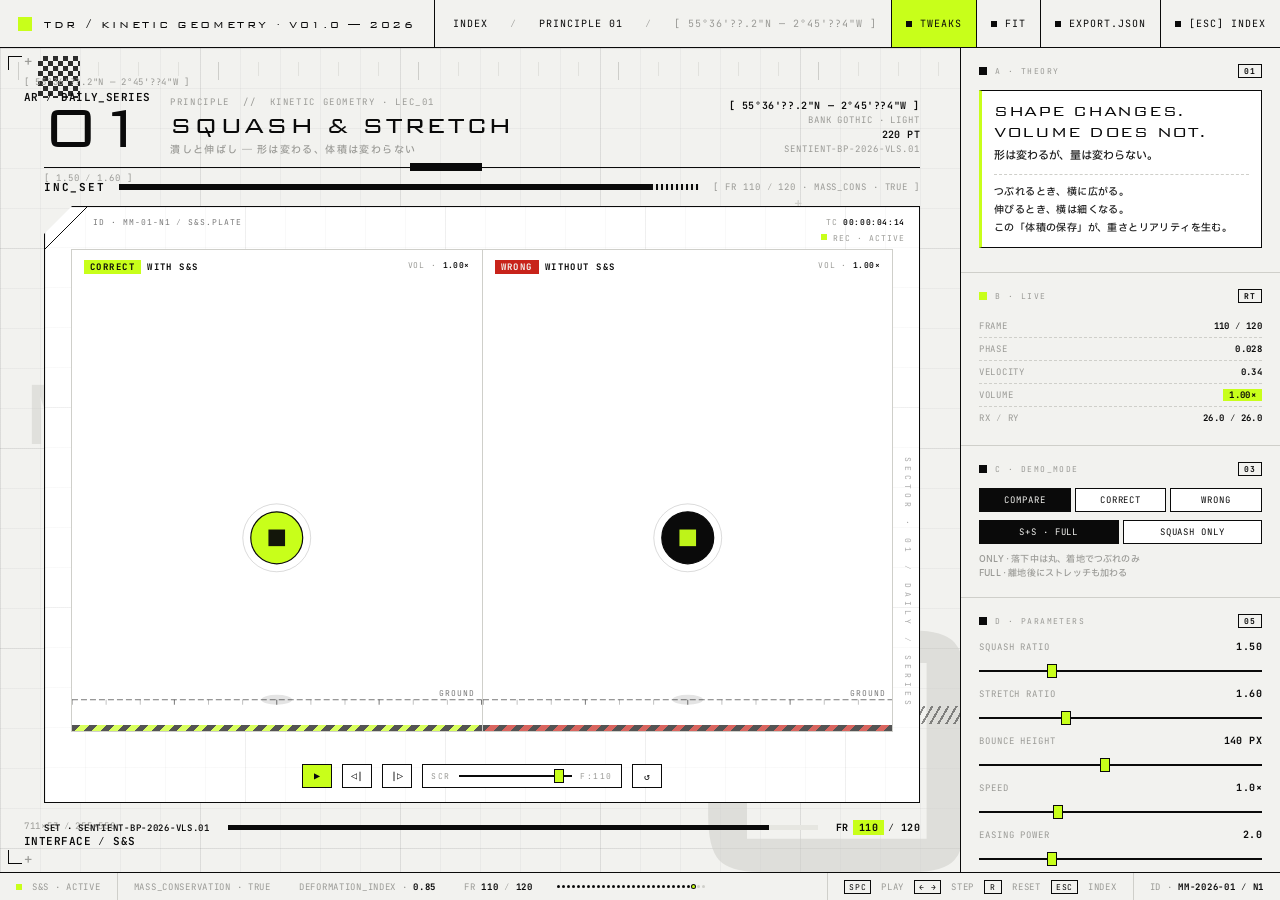
==== commit b9e749c3: "Add principles 07/09/10/11/12 + update 01v2/03/08v2 + all index links live 新規ページ:   - 07-secondary-a" ====
--- a/01-squash.html
+++ b/01-squash.html
@@ -841,6 +841,7 @@
           <div class="tog-row"><span class="lab">接地ライン</span><div class="tog on" data-feat="ground"></div></div>
           <div class="tog-row"><span class="lab">重心マーカー</span><div class="tog" data-feat="cog"></div></div>
           <div class="tog-row"><span class="lab">フレーム番号</span><div class="tog" data-feat="frame"></div></div>
+          <div class="tog-row"><span class="lab">中心マーカー ■</span><div class="tog on" data-feat="coreSquare"></div></div>
         </div>
 
         <!-- F BREAK -->
@@ -945,6 +946,7 @@
   features: {
     diff:false, shadow:true, volume:false, bbox:false,
     arc:false, ground:true, cog:false, frame:false,
+    coreSquare:true,
   },
 };
 
@@ -953,7 +955,8 @@
 // ════════════════════════════════════════════════════════════
 function easePow(u, power){ return Math.pow(u, power); }
 
-function getBallState(frame, params){
+function getBallState(frame, params, groundY){
+  groundY = (groundY !== undefined) ? groundY : GROUND_Y;
   const t = frame / state.totalFrames;
   const power = params.ease;
   const cycle = t % 1.0;
@@ -967,8 +970,8 @@
     eased = easePow(1 - u, power);
     phase = eased;
   }
-  const topY = GROUND_Y - BALL_R - params.height;
-  const bottomY = GROUND_Y - BALL_R;
+  const topY = groundY - BALL_R - params.height;
+  const bottomY = groundY - BALL_R;
   const cy = topY + (bottomY - topY) * phase;
   const dPhase = (cycle < 0.5)
     ? easePow((cycle/0.5)+0.01, power) - phase
@@ -1000,10 +1003,11 @@
   return { rx, ry, squashW, stretchW };
 }
 
-function getAdjustedCY(bs, ry){
+function getAdjustedCY(bs, ry, groundY){
+  groundY = (groundY !== undefined) ? groundY : GROUND_Y;
   const squashW = Math.max(0, (bs.phase - 0.82) / 0.18);
   if(squashW > 0.01){
-    const groundCY = GROUND_Y - ry;
+    const groundCY = groundY - ry;
     const freeCY = bs.cy;
     return freeCY + (groundCY - freeCY) * squashW;
   }
@@ -1014,8 +1018,16 @@
 // RENDER PANEL (tDR palette)
 // ════════════════════════════════════════════════════════════
 function renderPanel(svgEl, withSS, params, features, isBreak, panelKey){
-  const bs = getBallState(state.frame, params);
-  const cx = SVG_W / 2;
+  // ── 実際のコンテナサイズからviewBoxを毎フレーム更新 ──
+  const stageEl = svgEl.parentElement;
+  const w = (stageEl && stageEl.clientWidth  > 0) ? stageEl.clientWidth  : SVG_W;
+  const h = (stageEl && stageEl.clientHeight > 0) ? stageEl.clientHeight : SVG_H;
+  svgEl.setAttribute('viewBox', `0 0 ${w} ${h}`);
+  // 接地ラインは常に下端から6.5%に固定 → どのウィンドウサイズでも必ず表示内
+  const groundY = h - Math.max(18, Math.round(h * 0.065));
+
+  const bs = getBallState(state.frame, params, groundY);
+  const cx = w / 2;
 
   let rx, ry, squashW = 0, stretchW = 0;
   if(withSS){
@@ -1025,29 +1037,28 @@
   } else {
     rx = ry = BALL_R;
   }
-  const cy = withSS ? getAdjustedCY(bs, ry) : bs.cy;
+  const cy = withSS ? getAdjustedCY(bs, ry, groundY) : bs.cy;
 
   const parts = [];
 
   // arc
   if(features.arc){
-    const topY = GROUND_Y - BALL_R - params.height;
-    const midY = (topY + GROUND_Y - BALL_R) / 2;
-    const arcH = (GROUND_Y - BALL_R - topY) / 2;
-    parts.push(`<ellipse cx="${cx}" cy="${midY}" rx="${SVG_W*0.18}" ry="${arcH}"
+    const topY = groundY - BALL_R - params.height;
+    const midY = (topY + groundY - BALL_R) / 2;
+    const arcH = (groundY - BALL_R - topY) / 2;
+    parts.push(`<ellipse cx="${cx}" cy="${midY}" rx="${w*0.18}" ry="${arcH}"
       fill="none" stroke="${C_INK}" stroke-opacity="0.35" stroke-width="1" stroke-dasharray="4 4"/>`);
   }
 
   // ground
   if(features.ground){
-    parts.push(`<line x1="0" y1="${GROUND_Y}" x2="${SVG_W}" y2="${GROUND_Y}"
+    parts.push(`<line x1="0" y1="${groundY}" x2="${w}" y2="${groundY}"
       stroke="${C_INK}" stroke-opacity="0.55" stroke-width="1" stroke-dasharray="6 3"/>`);
-    parts.push(`<text x="${SVG_W-6}" y="${GROUND_Y-4}" font-family="JetBrains Mono,monospace"
+    parts.push(`<text x="${w-6}" y="${groundY-4}" font-family="JetBrains Mono,monospace"
       font-size="8" fill="${C_INK}" fill-opacity="0.55" text-anchor="end" letter-spacing="1">GROUND</text>`);
-    // tDR scale ticks under the ground line
     for(let i=0;i<=12;i++){
-      const x = (i/12)*SVG_W;
-      parts.push(`<line x1="${x}" y1="${GROUND_Y}" x2="${x}" y2="${GROUND_Y+5}"
+      const x = (i/12)*w;
+      parts.push(`<line x1="${x}" y1="${groundY}" x2="${x}" y2="${groundY+5}"
         stroke="${C_INK}" stroke-opacity="${i%3===0?0.55:0.25}" stroke-width="1"/>`);
     }
   }
@@ -1056,7 +1067,7 @@
   if(features.shadow){
     const shadowScale = 0.4 + bs.phase * 0.7;
     const shadowOp = 0.10 + bs.phase * 0.30;
-    parts.push(`<ellipse cx="${cx}" cy="${GROUND_Y}" rx="${BALL_R * shadowScale * 1.4}" ry="5"
+    parts.push(`<ellipse cx="${cx}" cy="${groundY}" rx="${BALL_R * shadowScale * 1.4}" ry="5"
       fill="${C_INK}" opacity="${shadowOp.toFixed(2)}"/>`);
   }
 
@@ -1084,13 +1095,14 @@
   parts.push(`<ellipse cx="${cx}" cy="${cy}" rx="${rx}" ry="${ry}"
     fill="${ballFill}" stroke="${ballStroke}" stroke-width="1.2"/>`);
 
-  // ink core square (tDR ball signature)
-  const coreR = Math.min(rx, ry) * 0.32;
-  parts.push(`<rect x="${cx-coreR}" y="${cy-coreR}" width="${coreR*2}" height="${coreR*2}"
-    fill="${panelKey==='wrong' ? C_ACC : C_INK}" opacity="0.95"/>`);
+  // ink core square (tDR ball signature) — DEBUG_GUIDES でON/OFF可
+  if(features.coreSquare){
+    const coreR = Math.min(rx, ry) * 0.32;
+    parts.push(`<rect x="${cx-coreR}" y="${cy-coreR}" width="${coreR*2}" height="${coreR*2}"
+      fill="${panelKey==='wrong' ? C_ACC : C_INK}" opacity="0.95"/>`);
+  }
 
   // halo ring (tDR signature)
-  const haloR = Math.max(rx,ry) + 8;
   parts.push(`<ellipse cx="${cx}" cy="${cy}" rx="${rx+8}" ry="${ry+8}"
     fill="none" stroke="${C_INK}" stroke-opacity="0.15" stroke-width="1"/>`);
 
@@ -1107,8 +1119,8 @@
     const diff = Math.abs(parseFloat(vol) - 1);
     const vc = diff < 0.05 ? C_INK : diff < 0.15 ? C_INK : C_WARN;
     const vBg = diff < 0.05 ? C_ACC : '#fff';
-    parts.push(`<rect x="6" y="${SVG_H-26}" width="76" height="18" fill="${vBg}" stroke="${C_INK}" stroke-width="1"/>`);
-    parts.push(`<text x="10" y="${SVG_H-13}" font-family="JetBrains Mono,monospace"
+    parts.push(`<rect x="6" y="${h-26}" width="76" height="18" fill="${vBg}" stroke="${C_INK}" stroke-width="1"/>`);
+    parts.push(`<text x="10" y="${h-13}" font-family="JetBrains Mono,monospace"
       font-size="9" fill="${vc}" font-weight="700" letter-spacing="1">VOL · ${vol}×</text>`);
   }
 
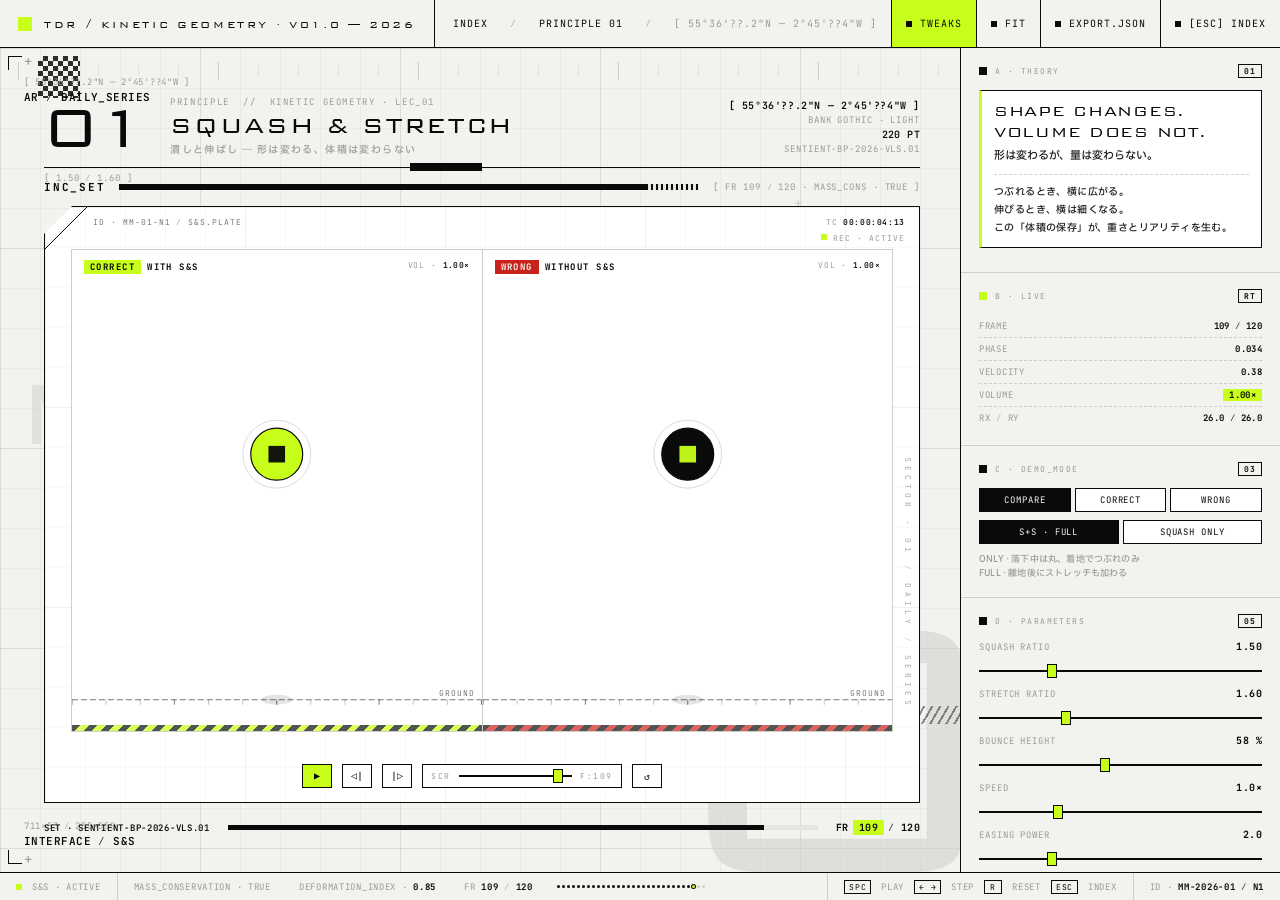
==== commit f3e8b6b6: "index/01/12: hover color, responsive bounce, popper head - index: card hover now uses theme acid-gre" ====
--- a/01-squash.html
+++ b/01-squash.html
@@ -806,7 +806,7 @@
             <input type="range" id="sl-stretch" min="100" max="300" value="160">
           </div>
           <div class="sl-row">
-            <div class="sl-head"><span class="sl-name">BOUNCE&nbsp;HEIGHT</span><span class="sl-val" id="val-height">140 PX</span></div>
+            <div class="sl-head"><span class="sl-name">BOUNCE&nbsp;HEIGHT</span><span class="sl-val" id="val-height">58 %</span></div>
             <input type="range" id="sl-height" min="60" max="240" value="140">
           </div>
           <div class="sl-row">
@@ -955,8 +955,9 @@
 // ════════════════════════════════════════════════════════════
 function easePow(u, power){ return Math.pow(u, power); }
 
-function getBallState(frame, params, groundY){
+function getBallState(frame, params, groundY, bouncePx){
   groundY = (groundY !== undefined) ? groundY : GROUND_Y;
+  const bounce = (bouncePx !== undefined) ? bouncePx : params.height;
   const t = frame / state.totalFrames;
   const power = params.ease;
   const cycle = t % 1.0;
@@ -970,7 +971,7 @@
     eased = easePow(1 - u, power);
     phase = eased;
   }
-  const topY = groundY - BALL_R - params.height;
+  const topY = groundY - BALL_R - bounce;
   const bottomY = groundY - BALL_R;
   const cy = topY + (bottomY - topY) * phase;
   const dPhase = (cycle < 0.5)
@@ -1025,8 +1026,13 @@
   svgEl.setAttribute('viewBox', `0 0 ${w} ${h}`);
   // 接地ラインは常に下端から6.5%に固定 → どのウィンドウサイズでも必ず表示内
   const groundY = h - Math.max(18, Math.round(h * 0.065));
-
-  const bs = getBallState(state.frame, params, groundY);
+  // バウンス量はコンテナの利用可能高さに対する割合で算出
+  //  → どのウィンドウサイズでも最大値で上端付近まで届き、はみ出さない
+  const topPad = Math.max(20, Math.round(h * 0.07));
+  const maxBounce = Math.max(40, groundY - BALL_R - topPad);
+  const bouncePx = maxBounce * (params.height / 240);
+
+  const bs = getBallState(state.frame, params, groundY, bouncePx);
   const cx = w / 2;
 
   let rx, ry, squashW = 0, stretchW = 0;
@@ -1043,7 +1049,7 @@
 
   // arc
   if(features.arc){
-    const topY = groundY - BALL_R - params.height;
+    const topY = groundY - BALL_R - bouncePx;
     const midY = (topY + groundY - BALL_R) / 2;
     const arcH = (groundY - BALL_R - topY) / 2;
     parts.push(`<ellipse cx="${cx}" cy="${midY}" rx="${w*0.18}" ry="${arcH}"
@@ -1325,7 +1331,7 @@
 }
 bindSl('squash',  'squash',  v=>v/100, v=>(v/100).toFixed(2));
 bindSl('stretch', 'stretch', v=>v/100, v=>(v/100).toFixed(2));
-bindSl('height',  'height',  v=>v,     v=>`${v} PX`);
+bindSl('height',  'height',  v=>v,     v=>`${Math.round(v/240*100)} %`);
 bindSl('speed',   'speed',   v=>v/100, v=>`${(v/100).toFixed(1)}×`);
 bindSl('ease',    'ease',    v=>v/10,  v=>(v/10).toFixed(1));
 
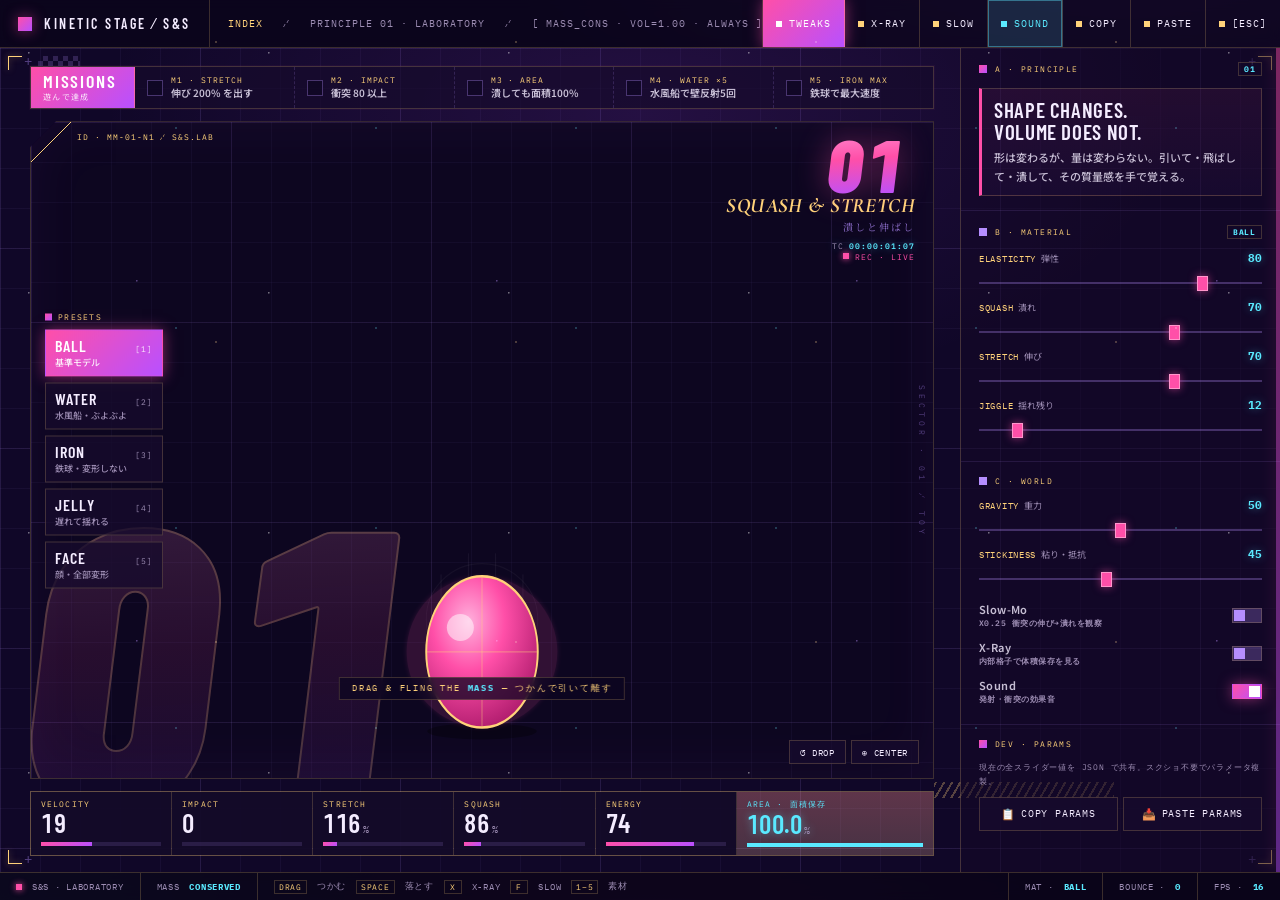
==== commit 26d75435: "index/01/02/09/12: update five pages Co-Authored-By: Claude Sonnet 4.6 <noreply@anthropic.com>" ====
--- a/01-squash.html
+++ b/01-squash.html
@@ -3,38 +3,47 @@
 <head>
 <meta charset="UTF-8">
 <meta name="viewport" content="width=device-width, initial-scale=1.0">
-<title>tDR · 01 SQUASH &amp; STRETCH</title>
+<title>tDR · 01 SQUASH &amp; STRETCH LABORATORY</title>
 <link rel="preconnect" href="https://fonts.googleapis.com">
 <link rel="preconnect" href="https://fonts.gstatic.com" crossorigin>
-<link href="https://fonts.googleapis.com/css2?family=JetBrains+Mono:wght@400;500;600;700&family=IBM+Plex+Sans+JP:wght@400;500;600&display=swap" rel="stylesheet">
+<link href="https://fonts.googleapis.com/css2?family=Barlow+Condensed:ital,wght@0,400;0,500;0,600;0,700;0,900;1,700;1,900&family=IBM+Plex+Mono:wght@400;500;600;700&family=Cormorant+Garamond:ital,wght@0,600;0,700;1,600;1,700&family=Noto+Sans+JP:wght@400;500;700&family=Noto+Serif+JP:wght@400;600;800&display=swap" rel="stylesheet">
 <style>
-@font-face{
-  font-family:"Bank Gothic";
-  src:url("fonts/bank-gothic-light-bt.ttf") format("truetype");
-  font-weight:300 700;
-  font-display:swap;
-}
-
 *,*::before,*::after{box-sizing:border-box;margin:0;padding:0}
 
 :root{
-  --bg:#f2f2ef;
-  --plate:#ffffff;
-  --ink:#0a0a0a;
-  --ink-2:#1a1a1a;
-  --mute:#9a9a96;
-  --mute-2:#cfcfca;
-  --mute-3:#e6e6e1;
-  --line:#0a0a0a;
-  --acc:#c8ff1a;
-  --acc-ink:#0a0a0a;
-  --warn:#c8231a;
-  --grid:rgba(10,10,10,0.035);
-  --grid-major:rgba(10,10,10,0.06);
-
-  --mono:"JetBrains Mono",ui-monospace,monospace;
-  --display:"Bank Gothic","JetBrains Mono",system-ui,sans-serif;
-  --jp:"IBM Plex Sans JP",system-ui,sans-serif;
+  /* dark KINETIC STAGE remap — names kept, values flipped to midnight-plum */
+  --bg:#0c061d;
+  --plate:#160b2c;
+  --ink:#F4ECFF;            /* primary light foreground: text, geometry lines, glow strokes */
+  --ink-2:rgba(244,236,255,0.80);
+  --mute:#9d8db3;
+  --mute-2:rgba(181,142,255,0.34);
+  --mute-3:rgba(181,142,255,0.16);
+  --line:rgba(255,210,122,0.20);
+  --acc:#FF4FA8;            /* rouge — the star */
+  --acc-ink:#0a0612;
+  --warn:#FF6B8A;
+  --grid:rgba(181,142,255,0.05);
+  --grid-major:rgba(181,142,255,0.09);
+
+  /* extra brand tokens for the lit dark world */
+  --rouge:#FF4FA8;
+  --magenta:#B850FF;
+  --ice:#5AE9FF;
+  --gold:#FFD27A;
+  --lavender:#B58EFF;
+  --panel-2:#100728;
+  --grad-spot:linear-gradient(120deg,#FFE9B0,#FFD27A 26%,#FF4FA8 62%,#B58EFF 100%);
+  --grad-btn:linear-gradient(135deg,#FF4FA8,#B850FF);
+  --glow-rouge:0 0 14px rgba(255,79,168,0.5);
+  --glow-ice:0 0 9px rgba(90,233,255,0.45);
+  --glow-gold:0 0 18px rgba(255,210,122,0.35);
+
+  --mono:"IBM Plex Mono",ui-monospace,monospace;
+  --display:"Barlow Condensed","IBM Plex Mono",system-ui,sans-serif;
+  --orn:"Cormorant Garamond",Georgia,serif;
+  --jp:"Noto Sans JP",system-ui,sans-serif;
+  --jp-serif:"Noto Serif JP",serif;
 
   --ez:cubic-bezier(0.2,0,0,1);
 }
@@ -47,703 +56,521 @@
   -webkit-font-smoothing:antialiased;
 }
 
-#app{
-  display:grid;
-  grid-template-rows:48px 1fr 28px;
-  height:100vh;width:100vw;
-}
+#app{display:grid;grid-template-rows:48px 1fr 28px;height:100vh;width:100vw}
 
 /* ── TOP BAR ── */
-#topbar{
-  display:grid;
-  grid-template-columns:auto 1fr auto;
-  align-items:stretch;
-  border-bottom:1px solid var(--line);
-  background:var(--bg);
-}
-#topbar .brand{
-  display:flex;align-items:center;gap:12px;
-  padding:0 18px;border-right:1px solid var(--line);
-}
+#topbar{display:grid;grid-template-columns:auto 1fr auto;align-items:stretch;border-bottom:1px solid var(--line);background:var(--bg)}
+#topbar .brand{display:flex;align-items:center;gap:12px;padding:0 18px;border-right:1px solid var(--line)}
 #topbar .brand .mk{width:14px;height:14px;background:var(--acc);display:block}
-#topbar .brand .name{
-  font-family:var(--display);font-size:12px;
-  letter-spacing:0.22em;text-transform:uppercase;font-weight:400;
-}
-#topbar .crumbs{
-  display:flex;align-items:center;gap:22px;padding:0 18px;
-  font-size:10px;letter-spacing:0.1em;text-transform:uppercase;
-  color:var(--ink);overflow:hidden;white-space:nowrap;
-}
+#topbar .brand .name{font-family:var(--display);font-size:14px;letter-spacing:0.18em;text-transform:uppercase;font-weight:600}
+#topbar .crumbs{display:flex;align-items:center;gap:20px;padding:0 18px;font-size:10px;letter-spacing:0.1em;text-transform:uppercase;overflow:hidden;white-space:nowrap}
 #topbar .crumbs .sep{color:var(--mute)}
 #topbar .crumbs .coord{color:var(--mute)}
 #topbar .crumbs a{color:var(--ink);text-decoration:none}
 #topbar .crumbs a:hover{background:var(--ink);color:var(--bg);padding:2px 6px}
 #topbar .tools{display:flex;align-items:stretch;border-left:1px solid var(--line)}
-#topbar .tools button,
-#topbar .tools a{
-  appearance:none;background:transparent;border:none;
-  border-right:1px solid var(--line);padding:0 14px;
-  font-family:var(--mono);font-size:10px;
-  letter-spacing:0.1em;text-transform:uppercase;
-  color:var(--ink);cursor:pointer;
-  display:inline-flex;align-items:center;gap:8px;text-decoration:none;
-}
-#topbar .tools button:last-child,
-#topbar .tools a:last-child{border-right:none}
-#topbar .tools button:hover,
-#topbar .tools a:hover{background:var(--ink);color:var(--bg)}
+#topbar .tools button,#topbar .tools a{
+  appearance:none;background:transparent;border:none;border-right:1px solid var(--line);
+  padding:0 13px;font-family:var(--mono);font-size:10px;letter-spacing:0.1em;text-transform:uppercase;
+  color:var(--ink);cursor:pointer;display:inline-flex;align-items:center;gap:7px;text-decoration:none}
+#topbar .tools button:last-child,#topbar .tools a:last-child{border-right:none}
+#topbar .tools button:hover,#topbar .tools a:hover{background:var(--ink);color:var(--bg)}
 #topbar .tools button:hover .dot{background:var(--bg)}
 #topbar .tools .dot{width:6px;height:6px;background:var(--ink);display:inline-block}
 #topbar .tools .tool-acc{background:var(--acc);color:var(--acc-ink)}
 #topbar .tools .tool-acc .dot{background:var(--acc-ink)}
+#topbar .tools button.on{background:var(--ink);color:var(--bg)}
+#topbar .tools button.on .dot{background:var(--acc)}
+#topbar .tools button.ok{background:var(--acc)!important;color:var(--ink)!important}
+#topbar .tools button.bad{background:var(--warn)!important;color:#fff!important}
 
 /* ── STAGE ── */
-#stage{
-  position:relative;overflow:hidden;
+#stage{position:relative;overflow:hidden;
   background:
     linear-gradient(var(--grid-major) 1px,transparent 1px) 0 0/200px 200px,
     linear-gradient(90deg,var(--grid-major) 1px,transparent 1px) 0 0/200px 200px,
     linear-gradient(var(--grid) 1px,transparent 1px) 0 0/40px 40px,
     linear-gradient(90deg,var(--grid) 1px,transparent 1px) 0 0/40px 40px,
-    var(--bg);
-}
-.gh-01{
-  position:absolute;
-  font-family:var(--display);font-weight:300;
-  font-size:clamp(380px,52vh,720px);
-  letter-spacing:-0.06em;line-height:0.78;
-  color:var(--mute-2);
-  bottom:-6%;right:-2%;
-  pointer-events:none;user-select:none;
-  z-index:0;opacity:0.55;
-}
-.gh-N1{
-  position:absolute;
-  top:38%;left:2%;
-  font-family:var(--mono);font-weight:700;
-  font-size:9vh;letter-spacing:0.02em;
-  color:var(--mute-2);opacity:0.5;
-  pointer-events:none;user-select:none;z-index:0;
-}
-.ticks-top{
-  position:absolute;top:14px;left:18px;right:18px;height:14px;
-  background-image:linear-gradient(90deg,var(--mute-2) 1px,transparent 1px);
-  background-size:40px 100%;opacity:0.5;pointer-events:none;
-}
-.ticks-top-major{
-  position:absolute;top:14px;left:18px;right:18px;height:18px;
-  background-image:linear-gradient(90deg,var(--ink) 1px,transparent 1px);
-  background-size:200px 100%;opacity:0.16;pointer-events:none;
-}
-.ticks-right{
-  position:absolute;right:6px;top:120px;bottom:120px;width:12px;
-  background-image:linear-gradient(0deg,var(--mute-2) 1px,transparent 1px);
-  background-size:100% 40px;opacity:0.5;pointer-events:none;
-}
+    var(--bg);}
+.gh-01{position:absolute;font-family:var(--display);font-weight:300;font-size:clamp(200px,44vh,440px);
+  letter-spacing:-0.02em;line-height:0.72;color:var(--mute-2);bottom:-2.5%;left:-2%;
+  pointer-events:none;user-select:none;z-index:1;opacity:0.5}
+.gh-N1{position:absolute;top:38%;left:2%;font-family:var(--mono);font-weight:700;font-size:9vh;
+  letter-spacing:0.02em;color:var(--mute-2);opacity:0.45;pointer-events:none;user-select:none;z-index:0}
 .regmarks{position:absolute;inset:0;pointer-events:none;z-index:1}
-.regmarks .plus{
-  position:absolute;font-family:var(--mono);font-size:14px;line-height:1;color:var(--mute);
-}
-.regmarks .plus.tl{top:6px;left:24px}
-.regmarks .plus.tr{top:6px;right:24px}
-.regmarks .plus.bl{bottom:6px;left:24px}
-.regmarks .plus.br{bottom:6px;right:24px}
-.regmarks .plus.f1{top:18%;left:62%;color:var(--mute-2)}
-.regmarks .plus.f2{top:46%;left:18%;color:var(--mute-2)}
-.regmarks .plus.f3{bottom:22%;left:46%;color:var(--mute-2)}
+.regmarks .plus{position:absolute;font-family:var(--mono);font-size:14px;line-height:1;color:var(--mute)}
+.regmarks .plus.tl{top:6px;left:24px}.regmarks .plus.tr{top:6px;right:24px}
+.regmarks .plus.bl{bottom:6px;left:24px}.regmarks .plus.br{bottom:6px;right:24px}
 .corner{position:absolute;width:14px;height:14px;pointer-events:none;z-index:1}
 .corner::before,.corner::after{content:"";position:absolute;background:var(--ink)}
-.corner::before{width:1px;height:14px;top:0;left:0}
-.corner::after{width:14px;height:1px;top:0;left:0}
-.corner.ctl{top:8px;left:8px}
-.corner.ctr{top:8px;right:8px;transform:scaleX(-1)}
-.corner.cbl{bottom:8px;left:8px;transform:scaleY(-1)}
-.corner.cbr{bottom:8px;right:8px;transform:scale(-1)}
-.axis{position:absolute;pointer-events:none;z-index:2;
-  font-family:var(--mono);font-size:9px;letter-spacing:0.08em;
-  color:var(--mute);text-transform:uppercase;}
-.axis b{display:block;color:var(--ink);font-weight:600;font-size:11px;letter-spacing:0.04em;margin-top:2px;}
-.axis.tl{top:28px;left:24px}
-.axis.tr{top:28px;right:24px;text-align:right}
-.axis.bl{bottom:24px;left:24px}
-.axis.br{bottom:24px;right:24px;text-align:right}
+.corner::before{width:1px;height:14px;top:0;left:0}.corner::after{width:14px;height:1px;top:0;left:0}
+.corner.ctl{top:8px;left:8px}.corner.ctr{top:8px;right:8px;transform:scaleX(-1)}
+.corner.cbl{bottom:8px;left:8px;transform:scaleY(-1)}.corner.cbr{bottom:8px;right:8px;transform:scale(-1)}
 .acc-rail{position:absolute;top:0;bottom:0;right:0;width:4px;background:var(--acc);z-index:1}
-.hatch-slab{
-  position:absolute;right:14%;bottom:18%;width:200px;height:18px;
-  background:repeating-linear-gradient(-60deg,var(--ink) 0 2px,transparent 2px 7px);
-  opacity:0.45;pointer-events:none;z-index:1;}
-.blk-bar{position:absolute;background:var(--ink);pointer-events:none;z-index:1}
-.blk-bar.b1{top:14%;left:32%;width:72px;height:8px}
-.blk-bar.b2{bottom:9%;left:30%;width:10px;height:10px}
-.checker{
-  position:absolute;width:42px;height:42px;
+.checker{position:absolute;width:42px;height:42px;
   background:conic-gradient(var(--ink) 0 25%,transparent 0 50%,var(--ink) 0 75%,transparent 0) 0 0/10px 10px;
-  opacity:0.85;pointer-events:none;z-index:1;}
+  opacity:0.85;pointer-events:none;z-index:1}
 .checker.cks1{top:1%;left:3%}
-.checker.cks2{bottom:3%;right:22%;width:32px;height:32px;background-size:8px 8px}
+.hatch-slab{position:absolute;right:13%;bottom:9%;width:180px;height:16px;
+  background:repeating-linear-gradient(-60deg,var(--ink) 0 2px,transparent 2px 7px);opacity:0.4;pointer-events:none;z-index:1}
 
 /* ── CONTENT ── */
-.content{
-  position:absolute;inset:0;
-  display:grid;
-  grid-template-columns:1fr 320px;
-  z-index:5;
-}
-.main{
-  position:relative;
-  padding:48px 40px 38px 44px;
-  display:grid;
-  grid-template-rows:auto auto 1fr auto;
-  min-height:0;gap:12px;
-}
-
-/* TITLE */
-.title-blk{
-  display:grid;grid-template-columns:auto 1fr auto;
-  align-items:center;gap:24px;
-  padding-bottom:10px;border-bottom:1px solid var(--ink);
-  position:relative;
-}
-.title-blk .idx{
-  font-family:var(--display);font-size:72px;font-weight:300;line-height:0.82;
-  letter-spacing:-0.04em;color:var(--ink);
-}
-.title-blk .ttl{display:flex;flex-direction:column;gap:3px}
-.title-blk .ttl .kicker{
-  font-family:var(--mono);font-size:9px;
-  letter-spacing:0.18em;text-transform:uppercase;color:var(--mute);
-}
-.title-blk .ttl .name{
-  font-family:var(--display);font-size:28px;font-weight:400;line-height:1;
-  letter-spacing:0.06em;text-transform:uppercase;
-}
-.title-blk .ttl .jp{
-  font-family:var(--jp);font-size:10px;letter-spacing:0.14em;color:var(--mute);font-weight:500;
-}
-.title-blk .specs{
-  display:flex;flex-direction:column;gap:2px;
-  font-family:var(--mono);font-size:9px;
-  letter-spacing:0.1em;text-transform:uppercase;color:var(--mute);text-align:right;
-}
-.title-blk .specs .coord{color:var(--ink);font-weight:600;letter-spacing:0.06em;font-size:10px}
-.title-blk .specs .pt{color:var(--ink);font-weight:600;letter-spacing:0.04em;font-size:10px}
-.title-blk .ratio{
-  position:absolute;left:0;bottom:-1px;transform:translateY(100%);
-  padding-top:4px;font-family:var(--mono);font-size:9px;letter-spacing:0.1em;color:var(--mute);
-}
-
-/* INC_SET */
-.inc-set{display:grid;grid-template-columns:auto 1fr auto;align-items:center;gap:14px}
-.inc-set .lbl{
-  font-family:var(--mono);font-weight:700;
-  font-size:11px;letter-spacing:0.16em;text-transform:uppercase;color:var(--ink);}
-.inc-set .bar{position:relative;height:6px;background:var(--mute-3);overflow:hidden;}
-.inc-set .bar::before{
-  content:"";position:absolute;top:0;left:0;height:100%;
-  width:var(--p,8%);background:var(--ink);transition:width 80ms linear;}
-.inc-set .bar::after{
-  content:"";position:absolute;top:0;left:var(--p,8%);height:100%;width:14%;
-  background:repeating-linear-gradient(90deg,var(--ink) 0 2px,transparent 2px 5px);}
-.inc-set .frac{font-family:var(--mono);font-size:9px;letter-spacing:0.1em;color:var(--mute);}
-
-/* PLATE */
-.plate{
-  position:relative;background:var(--plate);border:1px solid var(--line);
-  min-height:0;clip-path:polygon(28px 0,100% 0,100% 100%,0 100%,0 28px);
-  overflow:hidden;
-}
-.plate::before{
-  content:"";position:absolute;inset:0;pointer-events:none;
+.content{position:absolute;inset:0;display:grid;grid-template-columns:1fr 320px;z-index:5}
+.main{position:relative;padding:18px 26px 16px 30px;display:grid;grid-template-rows:auto 1fr auto;min-height:0;gap:12px}
+
+/* MISSIONS bar */
+.mission-bar{display:flex;align-items:stretch;gap:0;border:1px solid var(--ink);background:var(--plate);overflow:hidden}
+.mission-bar .mhd{display:flex;flex-direction:column;justify-content:center;padding:6px 12px;border-right:1px solid var(--ink);background:var(--ink);color:var(--bg);min-width:104px}
+.mission-bar .mhd .t{font-family:var(--display);font-size:18px;letter-spacing:0.1em;line-height:0.9;text-transform:uppercase;font-weight:600}
+.mission-bar .mhd .s{font-family:var(--mono);font-size:8px;letter-spacing:0.16em;color:var(--acc);margin-top:2px}
+.mission{flex:1;display:flex;align-items:center;gap:8px;padding:6px 12px;border-right:1px dashed var(--mute-2);min-width:0}
+.mission:last-child{border-right:none}
+.mission .chk{width:16px;height:16px;border:1px solid var(--ink);flex-shrink:0;display:flex;align-items:center;justify-content:center;font-size:11px;background:var(--plate);transition:background 150ms var(--ez)}
+.mission.done .chk{background:var(--acc)}
+.mission .mtxt{display:flex;flex-direction:column;min-width:0}
+.mission .mtxt .mn{font-family:var(--mono);font-size:8px;letter-spacing:0.12em;color:var(--mute);text-transform:uppercase}
+.mission .mtxt .md{font-family:var(--jp);font-size:10px;font-weight:600;color:var(--ink);white-space:nowrap;overflow:hidden;text-overflow:ellipsis}
+.mission.done .md{color:var(--ink)}
+.mission.done .mn{color:var(--ink)}
+
+/* LAB PLATE */
+.plate{position:relative;background:var(--plate);border:1px solid var(--line);min-height:0;
+  clip-path:polygon(26px 0,100% 0,100% 100%,0 100%,0 26px);overflow:hidden}
+.plate::before{content:"";position:absolute;inset:0;pointer-events:none;
   background:
     linear-gradient(rgba(10,10,10,0.022) 1px,transparent 1px) 0 0/40px 40px,
     linear-gradient(90deg,rgba(10,10,10,0.022) 1px,transparent 1px) 0 0/40px 40px,
     linear-gradient(rgba(10,10,10,0.04) 1px,transparent 1px) 0 0/200px 200px,
-    linear-gradient(90deg,rgba(10,10,10,0.04) 1px,transparent 1px) 0 0/200px 200px;
-}
-.plate::after{
-  content:"";position:absolute;top:0;left:0;width:42px;height:42px;
-  background:linear-gradient(135deg,transparent 49.4%,var(--ink) 49.4%,var(--ink) 50.6%,transparent 50.6%);
-  pointer-events:none;
-}
-.plate-lbl{
-  position:absolute;font-family:var(--mono);font-size:8px;
-  letter-spacing:0.12em;text-transform:uppercase;color:rgba(10,10,10,0.55);z-index:6;pointer-events:none;}
-.plate-lbl.pl-tc{top:10px;right:14px;color:var(--ink);font-weight:600;letter-spacing:0.08em}
+    linear-gradient(90deg,rgba(10,10,10,0.04) 1px,transparent 1px) 0 0/200px 200px}
+.plate::after{content:"";position:absolute;top:0;left:0;width:40px;height:40px;
+  background:linear-gradient(135deg,transparent 49.4%,var(--ink) 49.4%,var(--ink) 50.6%,transparent 50.6%);pointer-events:none;z-index:7}
+.plate-lbl{position:absolute;font-family:var(--mono);font-size:8px;letter-spacing:0.12em;text-transform:uppercase;color:rgba(10,10,10,0.5);z-index:7;pointer-events:none}
+.plate-lbl.pl-tc{top:10px;right:14px;color:var(--ink);font-weight:600}
 .plate-lbl.pl-tc::before{content:"TC ";color:var(--mute);font-weight:400}
-.plate-lbl.pl-rec{top:26px;right:14px;color:var(--mute)}
-.plate-lbl.pl-rec::before{
-  content:"";display:inline-block;width:6px;height:6px;
-  background:var(--acc);margin-right:6px;vertical-align:1px;
-  animation:blk 1.2s infinite;
-}
-.plate-lbl.pl-id{top:10px;left:48px}
-.plate-lbl.pl-sect{
-  right:6px;top:42%;writing-mode:vertical-rl;
-  letter-spacing:0.5em;font-size:8px;color:rgba(10,10,10,0.35);
-}
-
-/* COMPARE PANELS */
-.compare-zone{
-  position:absolute;
-  inset:42px 26px 70px 26px;
-  display:grid;
-  grid-template-columns:1fr 1fr;
-  gap:1px;
-  background:var(--mute-2);
-  border:1px solid var(--mute-2);
-  z-index:5;
-}
-.compare-panel{
-  position:relative;background:var(--plate);
-  display:flex;flex-direction:column;align-items:center;justify-content:center;
-  overflow:hidden;
-}
-.panel-label{
-  position:absolute;top:10px;left:12px;z-index:6;
-  font-family:var(--mono);font-size:9px;font-weight:700;
-  letter-spacing:0.16em;text-transform:uppercase;color:var(--ink);
-}
-.panel-label .stamp{
-  display:inline-block;padding:1px 6px;margin-right:6px;
-  background:var(--acc);color:var(--ink);font-weight:700;
-}
-.panel-label.bad .stamp{background:var(--warn);color:var(--bg);}
-.frame-counter{
-  position:absolute;top:28px;left:12px;z-index:6;
-  font-family:var(--mono);font-size:8px;letter-spacing:0.16em;
-  color:var(--mute);pointer-events:none;display:none;
-}
-.frame-counter.show{display:block}
-.panel-tc{
-  position:absolute;top:10px;right:12px;z-index:6;
-  font-family:var(--mono);font-size:8px;letter-spacing:0.1em;
-  color:var(--mute);
-}
-.panel-tc b{color:var(--ink);font-weight:600;letter-spacing:0.05em}
-.ball-stage{position:relative;width:100%;flex:1;display:flex;align-items:center;justify-content:center}
-.render-svg{width:100%;height:100%;overflow:visible}
-.diff-flash{
-  position:absolute;inset:0;border:1px solid transparent;pointer-events:none;
-  transition:border-color 200ms var(--ez), box-shadow 200ms var(--ez);
-}
-.diff-flash.hi-good{border-color:var(--acc);box-shadow:inset 0 0 0 3px rgba(200,255,26,0.18)}
-.diff-flash.hi-bad{border-color:var(--warn);box-shadow:inset 0 0 0 3px rgba(200,35,26,0.14)}
-
-/* hazard strip at panel bottom */
-.hazard{
-  position:absolute;bottom:0;left:0;right:0;height:6px;
-  background:repeating-linear-gradient(-45deg,var(--ink) 0 6px,var(--acc) 6px 12px);
-  opacity:0.7;
-}
-.hazard.bad{background:repeating-linear-gradient(-45deg,var(--ink) 0 6px,var(--warn) 6px 12px)}
-
-/* ── PLAYBAR ── */
-.playbar{
-  position:absolute;left:0;right:0;bottom:14px;z-index:8;
-  display:flex;gap:10px;align-items:center;justify-content:center;
-  pointer-events:none;
-}
-.playbar > *{pointer-events:auto}
-.pbtn{
-  width:30px;height:24px;border:1px solid var(--ink);background:var(--plate);
-  font-family:var(--mono);font-size:10px;color:var(--ink);
-  display:inline-flex;align-items:center;justify-content:center;cursor:pointer;
-  transition:background 120ms var(--ez), color 120ms var(--ez);
-}
-.pbtn:hover{background:var(--ink);color:var(--bg)}
-.pbtn.active{background:var(--acc);color:var(--ink);border-color:var(--ink)}
-.scrub-wrap{
-  width:200px;display:flex;align-items:center;gap:8px;
-  padding:0 8px;border:1px solid var(--ink);background:var(--plate);height:24px;
-}
-.scrub-wrap .lab{font-family:var(--mono);font-size:8px;letter-spacing:0.2em;color:var(--mute);}
-.scrub-wrap input[type=range]{flex:1;height:2px}
-
-/* BOTTOM STRIP */
-.bottom-strip{
-  display:grid;grid-template-columns:auto 1fr auto;
-  align-items:center;gap:18px;
-  padding-top:6px;
-  font-family:var(--mono);font-size:9px;
-  letter-spacing:0.1em;text-transform:uppercase;color:var(--mute);
-}
-.bottom-strip .id{color:var(--ink);font-weight:600;letter-spacing:0.08em}
-.bottom-strip .bar2{height:5px;position:relative;background:var(--mute-3);}
-.bottom-strip .bar2::before{
-  content:"";position:absolute;top:0;left:0;height:100%;
-  width:var(--p,0%);background:var(--ink);transition:width 60ms linear;
-}
-.bottom-strip .frame{color:var(--ink);font-weight:700;letter-spacing:0.04em;font-size:10px}
-.bottom-strip .frame .acc{color:var(--acc-ink);background:var(--acc);padding:1px 6px;margin:0 4px}
+.plate-lbl.pl-rec{top:24px;right:14px;color:var(--mute)}
+.plate-lbl.pl-rec::before{content:"";display:inline-block;width:6px;height:6px;background:var(--acc);margin-right:6px;vertical-align:1px;animation:blk 1.2s infinite}
+.plate-lbl.pl-id{top:10px;left:46px}
+.plate-lbl.pl-sect{right:6px;top:40%;writing-mode:vertical-rl;letter-spacing:0.5em;color:rgba(10,10,10,0.32)}
+
+/* principle title block (top-right of the stage) — matches LEC_02 treatment */
+.po{position:absolute;top:12px;right:18px;text-align:right;z-index:7;pointer-events:none;line-height:1}
+.po-num{font-family:var(--display);font-style:italic;font-weight:900;font-size:clamp(48px,5.8vw,86px);line-height:0.82;letter-spacing:0.01em;padding-right:0.14em;
+  background-image:linear-gradient(176deg,#FF8AD0 4%,#FF4FA8 46%,#B850FF 100%);-webkit-background-clip:text;background-clip:text;-webkit-text-fill-color:transparent;color:transparent;
+  filter:drop-shadow(0 0 16px rgba(255,79,168,0.42))}
+.po-en{font-family:var(--orn);font-style:italic;font-weight:700;font-size:clamp(13px,1.6vw,21px);color:var(--gold);letter-spacing:0.02em;text-transform:uppercase;margin-top:1px}
+.po-jp{font-family:var(--jp-serif);font-size:10px;color:rgba(181,142,255,0.78);letter-spacing:0.2em;margin-top:5px}
+.po-meta{margin-top:10px;display:flex;flex-direction:column;align-items:flex-end;gap:3px;
+  font-family:var(--mono);font-size:8px;letter-spacing:0.12em;text-transform:uppercase}
+.pm-tc{color:var(--ice);font-weight:600;text-shadow:var(--glow-ice)}
+.pm-tc::before{content:"TC ";color:var(--mute);font-weight:400}
+.pm-rec{color:var(--rouge)}
+.pm-rec::before{content:"";display:inline-block;width:6px;height:6px;background:var(--rouge);box-shadow:0 0 6px var(--rouge);margin-right:6px;vertical-align:1px;animation:blk 1.2s infinite}
+
+#lab-svg{position:absolute;inset:0;width:100%;height:100%;touch-action:none;cursor:grab;z-index:5}
+#lab-svg.grabbing{cursor:grabbing}
+
+/* preset rail (floating left) */
+.preset-rail{position:absolute;left:14px;top:50%;transform:translateY(-50%);z-index:8;display:flex;flex-direction:column;gap:6px;width:118px}
+.preset-rail .prh{font-family:var(--mono);font-size:8px;letter-spacing:0.16em;text-transform:uppercase;color:var(--mute);margin-bottom:2px;display:flex;align-items:center;gap:6px}
+.preset-rail .prh .sq{width:7px;height:7px;background:var(--acc);display:inline-block}
+.preset{appearance:none;text-align:left;border:1px solid var(--ink);background:var(--plate);
+  padding:7px 9px;cursor:pointer;font-family:var(--mono);transition:background 120ms var(--ez),transform 90ms var(--ez)}
+.preset:hover{transform:translateX(2px)}
+.preset .pn{font-family:var(--display);font-size:16px;font-weight:600;letter-spacing:0.06em;text-transform:uppercase;line-height:1;display:flex;justify-content:space-between;align-items:baseline}
+.preset .pn .k{font-family:var(--mono);font-size:8px;color:var(--mute);font-weight:400}
+.preset .pj{font-family:var(--jp);font-size:9px;color:var(--mute);margin-top:2px;font-weight:500}
+.preset.active{background:var(--ink);color:var(--bg)}
+.preset.active .pn .k{color:var(--acc)}
+.preset.active .pj{color:var(--mute-2)}
+
+.grab-hint{position:absolute;left:50%;bottom:78px;transform:translateX(-50%);z-index:8;
+  font-family:var(--mono);font-size:9px;letter-spacing:0.2em;text-transform:uppercase;color:var(--mute);
+  border:1px solid var(--mute-2);padding:4px 12px;background:rgba(255,255,255,0.7);pointer-events:none;
+  transition:opacity 300ms var(--ez)}
+.grab-hint b{color:var(--ink)}
+.grab-hint.hide{opacity:0}
+
+.lab-actions{position:absolute;right:14px;bottom:14px;z-index:8;display:flex;gap:5px}
+.lab-actions .pbtn{width:auto;padding:0 10px;height:24px;border:1px solid var(--ink);background:var(--plate);
+  font-family:var(--mono);font-size:9px;letter-spacing:0.08em;text-transform:uppercase;color:var(--ink);
+  display:inline-flex;align-items:center;justify-content:center;cursor:pointer}
+.lab-actions .pbtn:hover{background:var(--ink);color:var(--bg)}
+
+/* METRICS strip */
+.metrics{display:grid;grid-template-columns:repeat(5,1fr) 1.4fr;gap:1px;background:var(--mute-2);border:1px solid var(--ink)}
+.metric{background:var(--plate);padding:7px 10px 8px;position:relative;overflow:hidden}
+.metric .mk{font-family:var(--mono);font-size:8px;letter-spacing:0.14em;text-transform:uppercase;color:var(--mute)}
+.metric .mv{font-family:var(--display);font-size:26px;font-weight:600;letter-spacing:0.02em;line-height:1;color:var(--ink);margin-top:1px;font-feature-settings:"tnum"}
+.metric .mv .u{font-family:var(--mono);font-size:10px;font-weight:400;color:var(--mute);margin-left:2px}
+.metric .mbar{height:4px;background:var(--mute-3);margin-top:6px;position:relative;overflow:hidden}
+.metric .mbar i{position:absolute;left:0;top:0;height:100%;width:0%;background:var(--ink);transition:width 70ms linear}
+.metric.hot .mv{color:var(--warn)}
+.metric.hot .mbar i{background:var(--warn)}
+.metric.area{background:var(--ink)}
+.metric.area .mk{color:var(--acc)}
+.metric.area .mv{color:var(--bg)}
+.metric.area .mbar{background:rgba(255,255,255,0.18)}
+.metric.area .mbar i{background:var(--acc);width:100%}
 
 /* ── SIDE ── */
-.side{
-  border-left:1px solid var(--line);background:var(--bg);
-  overflow-y:auto;overflow-x:hidden;
-  scrollbar-width:thin;scrollbar-color:var(--ink) transparent;
-}
-.side::-webkit-scrollbar{width:3px}
-.side::-webkit-scrollbar-thumb{background:var(--ink)}
-.psec{padding:16px 18px;border-bottom:1px solid var(--mute-2)}
+.side{border-left:1px solid var(--line);background:var(--bg);overflow-y:auto;overflow-x:hidden;
+  scrollbar-width:thin;scrollbar-color:var(--ink) transparent}
+.side::-webkit-scrollbar{width:3px}.side::-webkit-scrollbar-thumb{background:var(--ink)}
+.psec{padding:14px 18px;border-bottom:1px solid var(--mute-2)}
 .psec:last-child{border-bottom:none}
-.sec-lbl{
-  display:flex;align-items:center;gap:8px;
-  font-family:var(--mono);font-size:8px;
-  letter-spacing:0.18em;text-transform:uppercase;color:var(--mute);
-  margin-bottom:12px;
-}
+.sec-lbl{display:flex;align-items:center;gap:8px;font-family:var(--mono);font-size:8px;letter-spacing:0.18em;text-transform:uppercase;color:var(--mute);margin-bottom:12px}
 .sec-lbl .sq{width:8px;height:8px;background:var(--ink);display:inline-block}
 .sec-lbl .sq.acc{background:var(--acc)}
-.sec-lbl .sq.warn{background:var(--warn)}
-.sec-lbl .num{
-  font-weight:700;color:var(--ink);letter-spacing:0.1em;
-  border:1px solid var(--ink);padding:1px 5px;font-size:8px;margin-left:auto;
-}
-.sec-ttl{
-  font-family:var(--display);font-size:20px;font-weight:400;
-  letter-spacing:0.08em;text-transform:uppercase;
-  line-height:1.05;color:var(--ink);margin-bottom:8px;
-}
-.body-jp{
-  font-family:var(--jp);font-size:11px;line-height:1.85;
-  color:var(--ink-2);margin-bottom:8px;font-weight:500;
-}
-.body-en{
-  font-family:var(--mono);font-size:9px;line-height:1.7;letter-spacing:0.02em;
-  color:var(--mute);border-left:2px solid var(--ink);padding-left:8px;
-}
-
-/* row */
-.row{
-  display:flex;justify-content:space-between;align-items:center;
-  padding:5px 0;border-bottom:1px dashed var(--mute-2);
-  font-family:var(--mono);font-size:9px;letter-spacing:0.04em;
-}
-.row:last-child{border-bottom:none}
-.row .k{color:var(--mute);text-transform:uppercase;letter-spacing:0.08em}
-.row .v{color:var(--ink);font-weight:700;font-feature-settings:"tnum"}
-.row .v.acc{background:var(--acc);padding:0 6px}
-.row .v.warn{color:var(--warn)}
-
-/* BTN */
-.btn{
-  appearance:none;font-family:var(--mono);font-size:9px;
-  letter-spacing:0.1em;text-transform:uppercase;
-  padding:5px 9px;border:1px solid var(--ink);
-  background:var(--plate);color:var(--ink);cursor:pointer;
-  display:inline-flex;align-items:center;gap:5px;
-}
-.btn:hover{background:var(--ink);color:var(--bg)}
-.btn.active{background:var(--ink);color:var(--bg)}
-.btn.acc.active,.btn.acc:hover{background:var(--acc);color:var(--ink);border-color:var(--ink)}
-.btn.warn{border-color:var(--warn);color:var(--warn);background:var(--plate)}
-.btn.warn:hover{background:var(--warn);color:var(--bg)}
-.btn.warn.active{background:var(--warn);color:var(--bg)}
-.btn-row{display:flex;flex-wrap:wrap;gap:4px;margin-bottom:8px}
-.btn-row.split .btn{flex:1;text-align:center;justify-content:center}
-
-/* TOGGLE */
-.tog-row{
-  display:flex;align-items:center;justify-content:space-between;
-  padding:4px 0;
-  font-family:var(--mono);font-size:9px;
-  letter-spacing:0.06em;text-transform:uppercase;color:var(--ink);
-}
-.tog-row .lab{color:var(--ink-2);text-transform:none;font-size:10px;font-family:var(--jp);letter-spacing:0.04em}
-.tog{
-  width:28px;height:14px;background:var(--mute-2);border:1px solid var(--ink);
-  position:relative;cursor:pointer;flex-shrink:0;
-  transition:background 160ms var(--ez);
-}
-.tog::after{
-  content:"";position:absolute;top:1px;left:1px;
-  width:10px;height:10px;background:var(--ink);
-  transition:left 160ms var(--ez), background 160ms var(--ez);
-}
-.tog.on{background:var(--acc)}
-.tog.on::after{left:15px;background:var(--ink)}
+.sec-lbl .num{font-weight:700;color:var(--ink);letter-spacing:0.1em;border:1px solid var(--ink);padding:1px 5px;font-size:8px;margin-left:auto}
+.def-block{background:var(--plate);border:1px solid var(--ink);border-left:3px solid var(--acc);padding:10px 12px}
+.def-en{font-family:var(--display);font-weight:600;font-size:21px;color:var(--ink);line-height:1.05;letter-spacing:0.03em;text-transform:uppercase}
+.def-jp{font-family:var(--jp);font-size:11px;color:var(--ink-2);margin-top:5px;line-height:1.7;font-weight:500}
 
 /* SLIDER */
-.sl-row{margin-bottom:10px}
+.sl-row{margin-bottom:11px}
 .sl-head{display:flex;justify-content:space-between;align-items:baseline;margin-bottom:3px}
-.sl-name{font-family:var(--mono);font-size:9px;letter-spacing:0.1em;text-transform:uppercase;color:var(--mute);}
-.sl-val{font-family:var(--mono);font-size:10px;color:var(--ink);font-weight:700;letter-spacing:0.04em}
-.sl-val.warn{color:var(--warn)}
-input[type=range]{
-  -webkit-appearance:none;appearance:none;
-  width:100%;height:2px;background:var(--ink);outline:none;cursor:pointer;margin:4px 0;
-}
-input[type=range]::-webkit-slider-thumb{
-  -webkit-appearance:none;appearance:none;
-  width:10px;height:14px;background:var(--acc);border:1px solid var(--ink);cursor:pointer;
-}
-input[type=range]::-moz-range-thumb{
-  width:10px;height:14px;background:var(--acc);border:1px solid var(--ink);cursor:pointer;
-}
-input[type=range].warn::-webkit-slider-thumb{background:var(--warn)}
-input[type=range].warn::-moz-range-thumb{background:var(--warn)}
-
-/* ease gauge */
-#ease-gauge-wrap{display:flex;gap:10px;margin-top:4px;align-items:flex-start}
-#ease-gauge-svg{flex-shrink:0;background:var(--plate);border:1px solid var(--mute-2)}
-.gauge-lab{font-family:var(--mono);font-size:8px;letter-spacing:0.1em;color:var(--mute);line-height:1.9}
-.gauge-lab b{color:var(--ink);font-weight:700;letter-spacing:0.04em}
-
-/* def block */
-.def-block{
-  background:var(--plate);border:1px solid var(--ink);
-  border-left:3px solid var(--acc);
-  padding:10px 12px;margin-bottom:8px;
-}
-.def-en{
-  font-family:var(--display);font-weight:400;
-  font-size:18px;color:var(--ink);line-height:1.15;letter-spacing:0.04em;
-  text-transform:uppercase;
-}
-.def-jp{
-  font-family:var(--jp);font-size:11px;color:var(--ink-2);margin-top:5px;line-height:1.7;font-weight:500;
-}
-.def-core{
-  margin-top:8px;font-family:var(--jp);font-size:10px;
-  color:var(--ink-2);letter-spacing:0.04em;line-height:1.8;
-  border-top:1px dashed var(--mute-2);padding-top:8px;font-weight:500;
-}
-
-/* APPLY block items */
-.apply-grp{margin-bottom:12px}
-.apply-grp .h{
-  font-family:var(--mono);font-size:8px;letter-spacing:0.18em;
-  text-transform:uppercase;color:var(--mute);margin-bottom:5px;
-}
-.apply-grp .hint{
-  font-family:var(--jp);font-size:9px;letter-spacing:0.02em;color:var(--mute);margin-top:4px;font-weight:500;
-}
-#apply-btn{
-  background:var(--acc);border:1px solid var(--ink);color:var(--ink);
-  font-family:var(--display);font-size:12px;letter-spacing:0.18em;text-transform:uppercase;
-  padding:10px 20px;cursor:pointer;
-  transform-origin:center bottom;transition:none;display:block;width:100%;
-}
-#apply-notif{
-  background:var(--plate);border:1px solid var(--ink);border-left:3px solid var(--acc);
-  font-family:var(--mono);font-size:9px;letter-spacing:0.15em;color:var(--ink);
-  padding:8px 12px;transform:scaleY(0);transform-origin:top;
-  transition:none;position:absolute;width:100%;
-}
-.apply-dots{display:flex;gap:8px;align-items:flex-end;height:28px}
-.apply-dot{
-  width:10px;height:10px;background:var(--ink);
-  animation:applyBounce 0.8s cubic-bezier(0.36,0.07,0.19,0.97) infinite;
-  transform-origin:center bottom;flex-shrink:0;
-}
-.apply-dot:nth-child(odd){background:var(--acc);border:1px solid var(--ink)}
-@keyframes applyBounce{
-  0%,100%{transform:scaleX(1) scaleY(1) translateY(0)}
-  30%{transform:scaleX(1.4) scaleY(0.6) translateY(4px)}
-  50%{transform:scaleX(0.7) scaleY(1.4) translateY(-8px)}
-  70%{transform:scaleX(1.4) scaleY(0.6) translateY(4px)}
-}
-
-/* break warn */
-.break-warn{
-  font-family:var(--jp);font-size:10px;color:var(--warn);
-  margin-top:6px;line-height:1.6;border:1px solid var(--warn);padding:6px 8px;
-  background:rgba(200,35,26,0.05);font-weight:500;
-}
+.sl-name{font-family:var(--mono);font-size:9px;letter-spacing:0.08em;text-transform:uppercase;color:var(--mute)}
+.sl-name .jp{font-family:var(--jp);text-transform:none;letter-spacing:0;margin-left:5px;color:var(--mute-2)}
+.sl-val{font-family:var(--mono);font-size:11px;color:var(--ink);font-weight:700}
+input[type=range]{-webkit-appearance:none;appearance:none;width:100%;height:2px;background:var(--ink);outline:none;cursor:pointer;margin:5px 0}
+input[type=range]::-webkit-slider-thumb{-webkit-appearance:none;appearance:none;width:11px;height:15px;background:var(--acc);border:1px solid var(--ink);cursor:pointer}
+input[type=range]::-moz-range-thumb{width:11px;height:15px;background:var(--acc);border:1px solid var(--ink);cursor:pointer}
+
+/* toggle pill rows */
+.tog-row{display:flex;align-items:center;justify-content:space-between;padding:5px 0;font-family:var(--mono);font-size:10px;letter-spacing:0.04em;color:var(--ink)}
+.tog-row .lab{font-family:var(--jp);font-size:11px;font-weight:600;color:var(--ink-2)}
+.tog-row .lab small{font-family:var(--mono);font-size:8px;color:var(--mute);letter-spacing:0.06em;display:block;text-transform:uppercase}
+.tog{width:30px;height:15px;background:var(--mute-2);border:1px solid var(--ink);position:relative;cursor:pointer;flex-shrink:0;transition:background 160ms var(--ez)}
+.tog::after{content:"";position:absolute;top:1px;left:1px;width:11px;height:11px;background:var(--ink);transition:left 160ms var(--ez)}
+.tog.on{background:var(--acc)}.tog.on::after{left:16px}
+.tog.disabled{opacity:0.32;pointer-events:none}
+#topbar .tools button.disabled{opacity:0.34;pointer-events:none}
+
+/* DEV: copy / paste params */
+.dev-note{font-family:var(--mono);font-size:8px;letter-spacing:0.1em;text-transform:uppercase;color:var(--mute);margin-bottom:8px;line-height:1.7}
+.param-btns{display:flex;gap:5px}
+.pbtn-wide{flex:1;appearance:none;font-family:var(--mono);font-size:10px;letter-spacing:0.08em;text-transform:uppercase;
+  padding:9px 6px;border:1px solid var(--ink);background:var(--plate);color:var(--ink);cursor:pointer;
+  display:inline-flex;align-items:center;justify-content:center;gap:5px;transition:background 100ms var(--ez)}
+.pbtn-wide:hover{background:var(--ink);color:var(--bg)}
+.pbtn-wide .ic{font-size:11px}
+.pbtn-wide.ok{background:var(--acc);color:var(--ink);border-color:var(--ink)}
+.pbtn-wide.bad{background:var(--warn);color:#fff;border-color:var(--warn)}
 
 /* FOOTER */
-#bottombar{
-  border-top:1px solid var(--line);background:var(--bg);
-  display:grid;grid-template-columns:auto 1fr auto auto;align-items:center;
-  font-family:var(--mono);font-size:9px;letter-spacing:0.08em;text-transform:uppercase;color:var(--mute);
-}
-#bottombar > *{padding:0 16px;height:100%;display:flex;align-items:center;gap:10px;border-right:1px solid var(--mute-2);}
+#bottombar{border-top:1px solid var(--line);background:var(--bg);display:grid;grid-template-columns:auto auto 1fr auto auto auto;align-items:center;
+  font-family:var(--mono);font-size:9px;letter-spacing:0.08em;text-transform:uppercase;color:var(--mute)}
+#bottombar > *{padding:0 16px;height:100%;display:flex;align-items:center;gap:10px;border-right:1px solid var(--mute-2)}
 #bottombar > *:last-child{border-right:none}
-.kbd{
-  display:inline-flex;align-items:center;justify-content:center;
-  min-width:18px;height:14px;border:1px solid var(--ink);
-  font-size:8px;color:var(--ink);padding:0 4px;
-}
-#bottombar .blink{
-  width:6px;height:6px;background:var(--acc);display:inline-block;
-  animation:blk 1.2s infinite;
-}
+.kbd{display:inline-flex;align-items:center;justify-content:center;min-width:18px;height:14px;border:1px solid var(--ink);font-size:8px;color:var(--ink);padding:0 4px}
 #bottombar .v{color:var(--ink);font-weight:700}
-.frame-dots{display:flex;gap:2px}
-.frame-dots .fd{width:3px;height:3px;background:var(--mute-2);border-radius:50%}
-.frame-dots .fd.on{background:var(--ink)}
-.frame-dots .fd.cur{background:var(--acc);box-shadow:0 0 0 1px var(--ink)}
-
+#bottombar .blink{width:6px;height:6px;background:var(--acc);display:inline-block;animation:blk 1.2s infinite}
 @keyframes blk{50%{opacity:0.2}}
 
-/* responsive guards */
-@media (max-height:780px){
-  .title-blk .idx{font-size:58px}
-  .title-blk .ttl .name{font-size:24px}
-  .title-blk .ttl .kicker{font-size:8px}
-  .main{padding:36px 32px 30px 36px;gap:10px}
-  .gh-01{font-size:clamp(280px,46vh,560px);bottom:-8%}
-  .axis{display:none}
-  .corner.ctl,.corner.ctr,.corner.cbl,.corner.cbr{display:none}
-  .regmarks .plus.tl,.regmarks .plus.tr,.regmarks .plus.bl,.regmarks .plus.br{display:none}
-}
-@media (max-height:640px){
-  .title-blk .idx{font-size:44px}
-  .title-blk .ttl .name{font-size:20px}
-  .title-blk{gap:14px}
-  .main{padding:22px 24px 18px 28px;gap:8px;grid-template-rows:auto 1fr}
-  .inc-set{display:none}
-  .bottom-strip{display:none}
-  .gh-N1{display:none}
-  .checker,.hatch-slab,.blk-bar{display:none}
-  .regmarks{display:none}
-}
-@media (max-width:980px){
-  .content{grid-template-columns:1fr 280px}
-  .main{padding:36px 28px 28px 32px}
-  .axis.tl,.axis.tr,.axis.bl,.axis.br{font-size:8px}
-}
+@media (max-height:760px){
+  .gh-01{font-size:clamp(160px,38vh,340px)}
+  .main{padding:14px 22px 12px 26px;gap:9px}
+  .metric .mv{font-size:22px}
+  .mission .md{font-size:9px}
+}
+@media (max-width:1040px){
+  .content{grid-template-columns:1fr 270px}
+  .preset-rail{width:104px}
+}
+
+/* ═══════════════════════════════════════════════════════════════
+   DARK · KINETIC STAGE OVERRIDES  (appended → wins on cascade)
+   stage-lit midnight plum · rouge / ice / gold spotlight system
+   ═══════════════════════════════════════════════════════════════ */
+html,body{color:var(--ink)}
+body{
+  background:
+    radial-gradient(ellipse 85% 60% at 88% -12%, rgba(184,80,255,0.30), transparent 60%),
+    radial-gradient(ellipse 70% 60% at -8% 110%, rgba(90,233,255,0.16), transparent 65%),
+    radial-gradient(ellipse 60% 50% at 50% 112%, rgba(255,79,168,0.14), transparent 60%),
+    linear-gradient(180deg,#0c061d 0%,#07030f 100%);
+  background-attachment:fixed;
+}
+body::after{content:"";position:fixed;inset:0;pointer-events:none;z-index:9000;opacity:0.85;mix-blend-mode:screen;
+  background-image:
+    radial-gradient(circle at 12% 22%, rgba(255,255,255,0.5) 0.4px, transparent 1.2px),
+    radial-gradient(circle at 72% 14%, rgba(255,210,122,0.5) 0.4px, transparent 1.2px),
+    radial-gradient(circle at 38% 78%, rgba(181,142,255,0.5) 0.4px, transparent 1.2px),
+    radial-gradient(circle at 88% 64%, rgba(90,233,255,0.45) 0.4px, transparent 1.2px);
+  background-size:240px 240px,300px 300px,360px 360px,200px 200px;}
+
+/* ── topbar / footer / side — dark glass borders ── */
+#topbar{background:rgba(12,6,29,0.82);border-bottom:1px solid var(--line);backdrop-filter:blur(6px)}
+#topbar .brand{border-right:1px solid var(--line)}
+#topbar .brand .mk{background:var(--grad-btn);box-shadow:var(--glow-rouge)}
+#topbar .brand .name{color:var(--ink)}
+#topbar .crumbs{color:var(--mute)}
+#topbar .crumbs a{color:var(--gold)}
+#topbar .crumbs a:hover{background:var(--grad-btn);color:#fff}
+#topbar .tools{border-left:1px solid var(--line)}
+#topbar .tools button,#topbar .tools a{border-right:1px solid var(--line);color:var(--ink)}
+#topbar .tools .dot{background:var(--gold)}
+#topbar .tools button:hover,#topbar .tools a:hover{background:rgba(255,79,168,0.16);color:#fff;box-shadow:inset 0 0 0 1px rgba(255,79,168,0.4),0 0 10px rgba(255,79,168,0.25)}
+#topbar .tools button:hover .dot{background:var(--rouge)}
+#topbar .tools .tool-acc{background:var(--grad-btn);color:#fff;box-shadow:var(--glow-rouge)}
+#topbar .tools .tool-acc .dot{background:#fff}
+#topbar .tools button.on{background:rgba(90,233,255,0.14);color:var(--ice);box-shadow:inset 0 0 0 1px rgba(90,233,255,0.4)}
+#topbar .tools button.on .dot{background:var(--ice)}
+#topbar .tools button.ok{background:var(--grad-btn)!important;color:#fff!important}
+#topbar .tools button.bad{background:var(--warn)!important;color:#0a0612!important}
+
+/* ── stage: dark plum + lavender graph grid + faint glows ── */
+#stage{
+  background:
+    linear-gradient(var(--grid-major) 1px,transparent 1px) 0 0/200px 200px,
+    linear-gradient(90deg,var(--grid-major) 1px,transparent 1px) 0 0/200px 200px,
+    linear-gradient(var(--grid) 1px,transparent 1px) 0 0/40px 40px,
+    linear-gradient(90deg,var(--grid) 1px,transparent 1px) 0 0/40px 40px,
+    radial-gradient(ellipse 60% 50% at 50% 8%, rgba(184,80,255,0.12), transparent 70%),
+    var(--panel-2);
+}
+.gh-01{font-weight:900;font-style:italic;font-family:var(--display);opacity:1;
+  color:transparent;-webkit-text-fill-color:transparent;
+  background-image:linear-gradient(176deg,rgba(255,138,208,0.16) 2%,rgba(255,79,168,0.11) 48%,rgba(184,80,255,0.07) 100%);
+  -webkit-background-clip:text;background-clip:text;
+  -webkit-text-stroke:2px rgba(255,210,122,0.20)}
+.gh-N1{color:rgba(181,142,255,0.22)}
+.regmarks .plus{color:rgba(181,142,255,0.4)}
+.corner::before,.corner::after{background:linear-gradient(var(--grad-btn));background:var(--gold)}
+.corner.ctl::before,.corner.ctl::after,.corner.ctr::before,.corner.ctr::after,
+.corner.cbl::before,.corner.cbl::after,.corner.cbr::before,.corner.cbr::after{background:var(--gold);box-shadow:0 0 6px rgba(255,210,122,0.5)}
+.acc-rail{background:var(--grad-btn);box-shadow:var(--glow-rouge)}
+.checker{background:conic-gradient(rgba(181,142,255,0.5) 0 25%,transparent 0 50%,rgba(181,142,255,0.5) 0 75%,transparent 0) 0 0/10px 10px;opacity:0.4}
+.hatch-slab{background:repeating-linear-gradient(-60deg,var(--gold) 0 2px,transparent 2px 7px);opacity:0.3}
+
+/* ── mission bar ── */
+.mission-bar{border:1px solid var(--line);background:rgba(22,11,44,0.7);box-shadow:0 0 0 1px rgba(255,79,168,0.04)}
+.mission-bar .mhd{border-right:1px solid var(--line);background:var(--grad-btn);color:#fff}
+.mission-bar .mhd .t{color:#fff}
+.mission-bar .mhd .s{color:rgba(255,255,255,0.85);font-family:var(--jp)}
+.mission{border-right:1px dashed rgba(181,142,255,0.18)}
+.mission .chk{border:1px solid var(--mute-2);background:rgba(13,6,32,0.6);color:var(--acc-ink)}
+.mission.done .chk{background:var(--grad-btn);border-color:transparent;box-shadow:var(--glow-rouge)}
+.mission .mtxt .mn{color:var(--gold)}
+.mission .mtxt .md{color:var(--ink-2);font-family:var(--jp)}
+.mission.done .md{color:var(--ice)}
+.mission.done .mn{color:var(--ice)}
+
+/* ── lab plate (the stage TV) ── */
+.plate{background:#0d0620;border:1px solid var(--line);box-shadow:inset 0 0 60px rgba(184,80,255,0.06),0 0 0 1px rgba(255,79,168,0.05)}
+.plate::before{background:
+  linear-gradient(rgba(181,142,255,0.045) 1px,transparent 1px) 0 0/40px 40px,
+  linear-gradient(90deg,rgba(181,142,255,0.045) 1px,transparent 1px) 0 0/40px 40px,
+  linear-gradient(rgba(181,142,255,0.08) 1px,transparent 1px) 0 0/200px 200px,
+  linear-gradient(90deg,rgba(181,142,255,0.08) 1px,transparent 1px) 0 0/200px 200px}
+.plate::after{background:linear-gradient(135deg,transparent 49.4%,var(--gold) 49.4%,var(--gold) 50.6%,transparent 50.6%)}
+.plate-lbl{color:rgba(181,142,255,0.55)}
+.plate-lbl.pl-tc{color:var(--ice);font-weight:600;text-shadow:var(--glow-ice)}
+.plate-lbl.pl-tc::before{color:var(--mute)}
+.plate-lbl.pl-rec{color:var(--rouge)}
+.plate-lbl.pl-rec::before{background:var(--rouge);box-shadow:0 0 6px var(--rouge)}
+.plate-lbl.pl-id{color:var(--gold)}
+.plate-lbl.pl-sect{color:rgba(181,142,255,0.4)}
+
+/* ── preset rail ── */
+.preset-rail .prh{color:var(--gold)}
+.preset-rail .prh .sq{background:var(--grad-btn)}
+.preset{border:1px solid var(--line);background:rgba(22,11,44,0.78);color:var(--ink)}
+.preset:hover{background:rgba(255,79,168,0.10);box-shadow:0 0 10px rgba(255,79,168,0.2);transform:translateX(2px)}
+.preset .pn{color:var(--ink)}
+.preset .pn .k{color:var(--mute)}
+.preset .pj{color:var(--mute);font-family:var(--jp)}
+.preset.active{background:var(--grad-btn);color:#fff;border-color:transparent;box-shadow:var(--glow-rouge)}
+.preset.active .pn{color:#fff}
+.preset.active .pn .k{color:rgba(255,255,255,0.85)}
+.preset.active .pj{color:rgba(255,255,255,0.9)}
+
+.grab-hint{color:var(--gold);border:1px solid var(--line);background:rgba(13,6,32,0.75);backdrop-filter:blur(4px)}
+.grab-hint b{color:var(--ice)}
+
+.lab-actions .pbtn{border:1px solid var(--line);background:rgba(22,11,44,0.8);color:var(--ink)}
+.lab-actions .pbtn:hover{background:rgba(255,79,168,0.16);color:#fff;box-shadow:0 0 10px rgba(255,79,168,0.25)}
+
+/* ── metrics ── */
+.metrics{background:var(--line);border:1px solid var(--line)}
+.metric{background:rgba(16,7,40,0.92)}
+.metric .mk{color:var(--gold)}
+.metric .mv{color:var(--ink)}
+.metric .mv .u{color:var(--mute)}
+.metric .mbar{background:rgba(181,142,255,0.14)}
+.metric .mbar i{background:var(--grad-btn)}
+.metric.hot .mv{color:var(--warn);text-shadow:0 0 12px rgba(255,107,138,0.6)}
+.metric.hot .mbar i{background:var(--warn)}
+.metric.area{background:linear-gradient(180deg,rgba(255,79,168,0.16),rgba(184,80,255,0.06))}
+.metric.area .mk{color:var(--ice)}
+.metric.area .mv{color:var(--ice);text-shadow:var(--glow-ice)}
+.metric.area .mbar{background:rgba(255,255,255,0.12)}
+.metric.area .mbar i{background:var(--ice)}
+/* bounce-linked reaction: the whole panel glows gold, then settles */
+@keyframes areaPulseBg{
+  0%  {background:linear-gradient(180deg,rgba(255,79,168,0.14),rgba(184,80,255,0.05));box-shadow:none}
+  20% {background:linear-gradient(180deg,
+         rgba(255,79,168,calc(0.26 + var(--ag,0.5)*0.18)),
+         rgba(184,80,255,calc(0.10 + var(--ag,0.5)*0.12)));
+       box-shadow:
+         inset 0 0 calc(10px + var(--ag,0.5)*10px) rgba(255,79,168,0.22),
+         0 0 calc(8px + var(--ag,0.5)*18px) rgba(255,79,168,calc(0.16 + var(--ag,0.5)*0.20))}
+  100%{background:linear-gradient(180deg,rgba(255,79,168,0.14),rgba(184,80,255,0.05));box-shadow:none}
+}
+@keyframes areaPulseTxt{
+  0%  {color:var(--ice);text-shadow:var(--glow-ice)}
+  20% {color:#ffffff;text-shadow:0 0 16px rgba(90,233,255,0.95),0 0 4px rgba(90,233,255,0.6)}
+  100%{color:var(--ice);text-shadow:var(--glow-ice)}
+}
+@keyframes areaPulseKey{
+  0%,100%{color:var(--ice);text-shadow:none}
+  20%{color:#c8f8ff;text-shadow:0 0 8px rgba(90,233,255,0.7)}
+}
+@keyframes areaPulseBar{
+  0%,100%{background:var(--ice);box-shadow:none}
+  20%{background:#ffffff;box-shadow:0 0 6px rgba(90,233,255,0.8)}
+}
+.metric.area.flash{animation:areaPulseBg 0.9s var(--ez)}
+.metric.area.flash .mv{animation:areaPulseTxt 0.9s var(--ez)}
+.metric.area.flash .mk{animation:areaPulseKey 0.9s var(--ez)}
+.metric.area.flash .mbar i{animation:areaPulseBar 0.9s var(--ez)}
+
+/* ── side panel ── */
+.side{border-left:1px solid var(--line);background:rgba(21,9,39,0.55);scrollbar-color:var(--rouge) transparent}
+.side::-webkit-scrollbar-thumb{background:var(--rouge)}
+.psec{border-bottom:1px solid rgba(181,142,255,0.12)}
+.sec-lbl{color:var(--gold)}
+.sec-lbl .sq{background:var(--lavender)}
+.sec-lbl .sq.acc{background:var(--grad-btn)}
+.sec-lbl .num{color:var(--ice);border:1px solid var(--line)}
+.def-block{background:linear-gradient(180deg,rgba(255,79,168,0.07),rgba(184,80,255,0.03));border:1px solid var(--line);border-left:3px solid var(--rouge)}
+.def-en{color:var(--ink)}
+.def-jp{color:var(--ink-2);font-family:var(--jp)}
+
+/* sliders */
+.sl-name{color:var(--gold)}
+.sl-name .jp{color:var(--mute);font-family:var(--jp)}
+.sl-val{color:var(--ice);text-shadow:var(--glow-ice)}
+input[type=range]{background:rgba(181,142,255,0.3)}
+input[type=range]::-webkit-slider-thumb{background:var(--rouge);border:1px solid rgba(255,255,255,0.4);box-shadow:0 0 8px rgba(255,79,168,0.6)}
+input[type=range]::-moz-range-thumb{background:var(--rouge);border:1px solid rgba(255,255,255,0.4);box-shadow:0 0 8px rgba(255,79,168,0.6)}
+
+/* toggles */
+.tog-row{color:var(--ink)}
+.tog-row .lab{color:var(--ink-2);font-family:var(--jp)}
+.tog-row .lab small{color:var(--mute);font-family:var(--mono)}
+.tog{background:rgba(181,142,255,0.25);border:1px solid var(--line)}
+.tog::after{background:var(--lavender)}
+.tog.on{background:var(--grad-btn);border-color:transparent;box-shadow:var(--glow-rouge)}
+.tog.on::after{background:#fff}
+
+/* dev params */
+.dev-note{color:var(--mute)}
+.pbtn-wide{border:1px solid var(--line);background:rgba(22,11,44,0.8);color:var(--ink)}
+.pbtn-wide:hover{background:rgba(255,79,168,0.16);color:#fff;box-shadow:0 0 10px rgba(255,79,168,0.25)}
+.pbtn-wide.ok{background:var(--grad-btn);color:#fff;border-color:transparent}
+.pbtn-wide.bad{background:var(--warn);color:#0a0612;border-color:transparent}
+
+/* footer */
+#bottombar{background:rgba(12,6,29,0.82);border-top:1px solid var(--line);color:var(--mute);backdrop-filter:blur(6px)}
+#bottombar > *{border-right:1px solid var(--line)}
+.kbd{border:1px solid var(--line);color:var(--gold)}
+#bottombar .v{color:var(--ice)}
+#bottombar .blink{background:var(--rouge);box-shadow:0 0 6px var(--rouge)}
 </style>
 </head>
 <body>
-
 <div id="app">
 
   <!-- TOP BAR -->
   <header id="topbar">
-    <div class="brand">
-      <span class="mk"></span>
-      <span class="name">tDR ⁄ KINETIC GEOMETRY · v01.0 — 2026</span>
-    </div>
+    <div class="brand"><span class="mk"></span><span class="name">KINETIC STAGE ⁄ S&amp;S</span></div>
     <div class="crumbs">
       <a href="index.html">INDEX</a><span class="sep">⁄</span>
-      <span>PRINCIPLE&nbsp;01</span><span class="sep">⁄</span>
-      <span class="coord">[ 55°36'??.2"N — 2°45'??4"W ]</span>
-      <span class="sep">⁄</span>
+      <span>PRINCIPLE&nbsp;01 · LABORATORY</span><span class="sep">⁄</span>
+      <span class="coord">[ MASS_CONS · VOL=1.00 · ALWAYS ]</span><span class="sep">⁄</span>
       <span class="coord">170823 · AR ⁄ DAILY_SERIES</span>
     </div>
     <div class="tools">
       <button id="btn-tweaks" class="tool-acc"><span class="dot"></span>TWEAKS</button>
-      <button id="btn-fit"><span class="dot"></span>FIT</button>
-      <button id="btn-export"><span class="dot"></span>EXPORT.JSON</button>
-      <a href="index.html"><span class="dot"></span>[ESC] INDEX</a>
+      <button id="btn-xray"><span class="dot"></span>X-RAY</button>
+      <button id="btn-slow"><span class="dot"></span>SLOW</button>
+      <button id="btn-sound" class="on"><span class="dot"></span>SOUND</button>
+      <button id="btn-copy-top"><span class="dot"></span>COPY</button>
+      <button id="btn-paste-top"><span class="dot"></span>PASTE</button>
+      <a href="index.html"><span class="dot"></span>[ESC]</a>
     </div>
   </header>
 
   <!-- STAGE -->
   <main id="stage">
-
-    <div class="gh-01">01</div>
     <div class="gh-N1">N1</div>
-    <div class="ticks-top-major"></div>
-    <div class="ticks-top"></div>
-    <div class="ticks-right"></div>
-
     <div class="regmarks">
       <span class="plus tl">+</span><span class="plus tr">+</span>
       <span class="plus bl">+</span><span class="plus br">+</span>
-      <span class="plus f1">+</span><span class="plus f2">+</span><span class="plus f3">+</span>
     </div>
-    <div class="corner ctl"></div>
-    <div class="corner ctr"></div>
-    <div class="corner cbl"></div>
-    <div class="corner cbr"></div>
-
+    <div class="corner ctl"></div><div class="corner ctr"></div>
+    <div class="corner cbl"></div><div class="corner cbr"></div>
+    <div class="checker cks1"></div>
     <div class="hatch-slab"></div>
-    <div class="blk-bar b1"></div>
-    <div class="blk-bar b2"></div>
-    <div class="checker cks1"></div>
-    <div class="checker cks2"></div>
-
-    <div class="axis tl">[ 55°36'??.2"N — 2°45'??4"W ]<b>AR ⁄ DAILY_SERIES</b></div>
-    <div class="axis tr">170823 ⁄ A2<b>INC_SET ⁄ ISO 216</b></div>
-    <div class="axis bl">711×53 ⁄ 255×550<b>INTERFACE ⁄ S&amp;S</b></div>
-    <div class="axis br">01 ⁄ NUL<b>N1 · SET 1A</b></div>
-
     <div class="acc-rail"></div>
 
     <div class="content">
-
       <!-- MAIN -->
       <div class="main">
 
-        <div class="title-blk">
-          <div class="idx">01</div>
-          <div class="ttl">
-            <div class="kicker">PRINCIPLE&nbsp;&nbsp;//&nbsp;&nbsp;KINETIC GEOMETRY · LEC_01</div>
-            <div class="name">SQUASH &amp; STRETCH</div>
-            <div class="jp">潰しと伸ばし ― 形は変わる、体積は変わらない</div>
+        <!-- MISSIONS -->
+        <div class="mission-bar" id="mission-bar">
+          <div class="mhd"><div class="t">Missions</div><div class="s">遊んで達成</div></div>
+          <div class="mission" data-m="m1"><div class="chk"></div><div class="mtxt"><div class="mn">M1 · STRETCH</div><div class="md">伸び 200% を出す</div></div></div>
+          <div class="mission" data-m="m2"><div class="chk"></div><div class="mtxt"><div class="mn">M2 · IMPACT</div><div class="md">衝突 80 以上</div></div></div>
+          <div class="mission" data-m="m3"><div class="chk"></div><div class="mtxt"><div class="mn">M3 · AREA</div><div class="md">潰しても面積100%</div></div></div>
+          <div class="mission" data-m="m4"><div class="chk"></div><div class="mtxt"><div class="mn">M4 · WATER ×5</div><div class="md">水風船で壁反射5回</div></div></div>
+          <div class="mission" data-m="m5"><div class="chk"></div><div class="mtxt"><div class="mn">M5 · IRON MAX</div><div class="md">鉄球で最大速度</div></div></div>
+        </div>
+
+        <!-- LAB PLATE -->
+        <div class="plate">
+          <div class="gh-01">01</div>
+          <div class="po">
+            <div class="po-num">01</div>
+            <div class="po-en">Squash &amp; Stretch</div>
+            <div class="po-jp">潰しと伸ばし</div>
+            <div class="po-meta">
+              <span class="pm-tc" id="tc">00:00:00:00</span>
+              <span class="pm-rec">REC · LIVE</span>
+            </div>
           </div>
-          <div class="specs">
-            <span class="coord">[ 55°36'??.2"N — 2°45'??4"W ]</span>
-            <span>BANK GOTHIC · LIGHT</span>
-            <span class="pt">220 PT</span>
-            <span>SENTIENT-BP-2026-VLS.01</span>
+          <span class="plate-lbl pl-id">ID · MM-01-N1 ⁄ S&amp;S.LAB</span>
+          <span class="plate-lbl pl-sect">SECTOR · 01 ⁄ TOY</span>
+
+          <svg id="lab-svg" viewBox="0 0 1000 640" preserveAspectRatio="xMidYMid meet"></svg>
+
+          <div class="preset-rail" id="preset-rail">
+            <div class="prh"><span class="sq"></span>PRESETS</div>
+            <button class="preset active" data-preset="ball"><div class="pn">BALL<span class="k">[1]</span></div><div class="pj">基準モデル</div></button>
+            <button class="preset" data-preset="water"><div class="pn">WATER<span class="k">[2]</span></div><div class="pj">水風船・ぶよぶよ</div></button>
+            <button class="preset" data-preset="iron"><div class="pn">IRON<span class="k">[3]</span></div><div class="pj">鉄球・変形しない</div></button>
+            <button class="preset" data-preset="jelly"><div class="pn">JELLY<span class="k">[4]</span></div><div class="pj">遅れて揺れる</div></button>
+            <button class="preset" data-preset="face"><div class="pn">FACE<span class="k">[5]</span></div><div class="pj">顔・全部変形</div></button>
           </div>
-          <div class="ratio">[ 1.50 ⁄ 1.60 ]</div>
-        </div>
-
-        <div class="inc-set">
-          <span class="lbl">INC_SET</span>
-          <div class="bar" id="inc-bar"></div>
-          <span class="frac">[ FR <span id="masterFrTop">000</span> ⁄ 120 · MASS_CONS · TRUE ]</span>
-        </div>
-
-        <!-- PLATE -->
-        <div class="plate">
-          <span class="plate-lbl pl-tc" id="tc">00:00:00:00</span>
-          <span class="plate-lbl pl-rec">REC · ACTIVE</span>
-          <span class="plate-lbl pl-id">ID · MM-01-N1 ⁄ S&amp;S.PLATE</span>
-          <span class="plate-lbl pl-sect">SECTOR · 01 ⁄ DAILY ⁄ SERIES</span>
-
-          <div class="compare-zone" id="compare-zone">
-
-            <div class="compare-panel" id="panel-correct">
-              <div class="panel-label">
-                <span class="stamp">CORRECT</span>WITH&nbsp;S&amp;S
-              </div>
-              <div class="frame-counter" id="frame-correct">F:000</div>
-              <div class="panel-tc">VOL · <b id="vol-correct">1.00×</b></div>
-              <div class="diff-flash" id="diff-correct"></div>
-              <div class="ball-stage">
-                <svg class="render-svg" id="svg-correct" viewBox="0 0 260 320"></svg>
-              </div>
-              <div class="hazard"></div>
-            </div>
-
-            <div class="compare-panel" id="panel-wrong">
-              <div class="panel-label bad">
-                <span class="stamp">WRONG</span>WITHOUT&nbsp;S&amp;S
-              </div>
-              <div class="frame-counter" id="frame-wrong">F:000</div>
-              <div class="panel-tc">VOL · <b id="vol-wrong">1.00×</b></div>
-              <div class="diff-flash" id="diff-wrong"></div>
-              <div class="ball-stage">
-                <svg class="render-svg" id="svg-wrong" viewBox="0 0 260 320"></svg>
-              </div>
-              <div class="hazard bad"></div>
-            </div>
-
-          </div>
-
-          <div class="playbar">
-            <button class="pbtn active" id="btn-play">▶</button>
-            <button class="pbtn" id="btn-prev">◁|</button>
-            <button class="pbtn" id="btn-next">|▷</button>
-            <div class="scrub-wrap">
-              <span class="lab">SCR</span>
-              <input type="range" id="scrubber" min="0" max="119" value="0">
-              <span class="lab" id="scrub-lab">F:000</span>
-            </div>
-            <button class="pbtn" id="btn-reset">↺</button>
+
+          <div class="grab-hint" id="grab-hint">DRAG &amp; FLING THE <b>MASS</b> — つかんで引いて離す</div>
+
+          <div class="lab-actions">
+            <button class="pbtn" id="btn-drop">↺ DROP</button>
+            <button class="pbtn" id="btn-recenter">⊕ CENTER</button>
           </div>
         </div>
 
-        <div class="bottom-strip">
-          <span class="id">SET&nbsp;·&nbsp;SENTIENT-BP-2026-VLS.01</span>
-          <div class="bar2" id="prog-bar"></div>
-          <span class="frame">FR<span class="acc" id="masterFr">000</span>⁄&nbsp;120</span>
+        <!-- METRICS -->
+        <div class="metrics" id="metrics">
+          <div class="metric" data-m="vel"><div class="mk">Velocity</div><div class="mv"><span class="n">0</span></div><div class="mbar"><i></i></div></div>
+          <div class="metric" data-m="imp"><div class="mk">Impact</div><div class="mv"><span class="n">0</span></div><div class="mbar"><i></i></div></div>
+          <div class="metric" data-m="str"><div class="mk">Stretch</div><div class="mv"><span class="n">100</span><span class="u">%</span></div><div class="mbar"><i></i></div></div>
+          <div class="metric" data-m="sqs"><div class="mk">Squash</div><div class="mv"><span class="n">100</span><span class="u">%</span></div><div class="mbar"><i></i></div></div>
+          <div class="metric" data-m="enr"><div class="mk">Energy</div><div class="mv"><span class="n">0</span></div><div class="mbar"><i></i></div></div>
+          <div class="metric area" data-m="area"><div class="mk">Area · 面積保存</div><div class="mv"><span class="n">100.0</span><span class="u">%</span></div><div class="mbar"><i></i></div></div>
         </div>
 
       </div>
@@ -751,680 +578,62 @@
       <!-- SIDE -->
       <aside class="side">
 
-        <!-- F TEXT moved up — define first -->
         <div class="psec">
-          <div class="sec-lbl"><span class="sq"></span> A · THEORY <span class="num">01</span></div>
+          <div class="sec-lbl"><span class="sq acc"></span> A · PRINCIPLE <span class="num">01</span></div>
           <div class="def-block">
             <div class="def-en">Shape changes.<br>Volume does not.</div>
-            <div class="def-jp">形は変わるが、量は変わらない。</div>
-            <div class="def-core">
-              つぶれるとき、横に広がる。<br>
-              伸びるとき、横は細くなる。<br>
-              この「体積の保存」が、重さとリアリティを生む。
-            </div>
+            <div class="def-jp">形は変わるが、量は変わらない。引いて・飛ばして・潰して、その質量感を手で覚える。</div>
           </div>
         </div>
 
-        <!-- B LIVE -->
         <div class="psec">
-          <div class="sec-lbl"><span class="sq acc"></span> B · LIVE <span class="num">RT</span></div>
-          <div class="row"><span class="k">FRAME</span><span class="v" id="lv-fr">000 ⁄ 120</span></div>
-          <div class="row"><span class="k">PHASE</span><span class="v" id="lv-phase">0.000</span></div>
-          <div class="row"><span class="k">VELOCITY</span><span class="v" id="lv-vel">0.00</span></div>
-          <div class="row"><span class="k">VOLUME</span><span class="v acc" id="lv-vol">1.00×</span></div>
-          <div class="row"><span class="k">RX ⁄ RY</span><span class="v" id="lv-rxry">26.0 ⁄ 26.0</span></div>
+          <div class="sec-lbl"><span class="sq"></span> B · MATERIAL <span class="num" id="mat-num">BALL</span></div>
+          <div class="sl-row"><div class="sl-head"><span class="sl-name">ELASTICITY<span class="jp">弾性</span></span><span class="sl-val" id="v-elasticity">80</span></div><input type="range" id="s-elasticity" min="0" max="100" value="80"></div>
+          <div class="sl-row"><div class="sl-head"><span class="sl-name">SQUASH<span class="jp">潰れ</span></span><span class="sl-val" id="v-squash">70</span></div><input type="range" id="s-squash" min="0" max="100" value="70"></div>
+          <div class="sl-row"><div class="sl-head"><span class="sl-name">STRETCH<span class="jp">伸び</span></span><span class="sl-val" id="v-stretch">70</span></div><input type="range" id="s-stretch" min="0" max="100" value="70"></div>
+          <div class="sl-row"><div class="sl-head"><span class="sl-name">JIGGLE<span class="jp">揺れ残り</span></span><span class="sl-val" id="v-jiggle">12</span></div><input type="range" id="s-jiggle" min="0" max="100" value="12"></div>
         </div>
 
-        <!-- C PLAYBACK / DEMO MODE -->
         <div class="psec">
-          <div class="sec-lbl"><span class="sq"></span> C · DEMO_MODE <span class="num">03</span></div>
-          <div class="btn-row split" id="mode-row">
-            <button class="btn active" data-mode="compare">COMPARE</button>
-            <button class="btn" data-mode="correct">CORRECT</button>
-            <button class="btn" data-mode="wrong">WRONG</button>
-          </div>
-          <div class="btn-row split">
-            <button class="btn active" id="ss-full">S+S · FULL</button>
-            <button class="btn" id="ss-squash">SQUASH&nbsp;ONLY</button>
-          </div>
-          <div style="font-family:var(--jp);font-size:9px;color:var(--mute);letter-spacing:0.02em;line-height:1.6;margin-top:6px;font-weight:500">
-            ONLY · 落下中は丸、着地でつぶれのみ<br>
-            FULL · 離地後にストレッチも加わる
+          <div class="sec-lbl"><span class="sq"></span> C · WORLD</div>
+          <div class="sl-row"><div class="sl-head"><span class="sl-name">GRAVITY<span class="jp">重力</span></span><span class="sl-val" id="v-gravity">50</span></div><input type="range" id="s-gravity" min="0" max="100" value="50"></div>
+          <div class="sl-row"><div class="sl-head"><span class="sl-name">STICKINESS<span class="jp">粘り・抵抗</span></span><span class="sl-val" id="v-stickiness">45</span></div><input type="range" id="s-stickiness" min="0" max="100" value="45"></div>
+          <div class="tog-row"><span class="lab">Slow-Mo<small>x0.25 衝突の伸び→潰れを観察</small></span><div class="tog" id="tog-slow"></div></div>
+          <div class="tog-row"><span class="lab">X-Ray<small>内部格子で体積保存を見る</small></span><div class="tog" id="tog-xray"></div></div>
+          <div class="tog-row"><span class="lab">Sound<small>発射・衝突の効果音</small></span><div class="tog on" id="tog-sound"></div></div>
+        </div>
+
+        <!-- DEV ONLY: COPY / PASTE PARAMS -->
+        <div class="psec">
+          <div class="sec-lbl"><span class="sq acc"></span> DEV · PARAMS</div>
+          <div class="dev-note">現在の全スライダー値を JSON で共有。スクショ不要でパラメータ複製。</div>
+          <div class="param-btns">
+            <button class="pbtn-wide" id="btn-copy"><span class="ic">📋</span><span class="t">COPY PARAMS</span></button>
+            <button class="pbtn-wide" id="btn-paste"><span class="ic">📥</span><span class="t">PASTE PARAMS</span></button>
           </div>
         </div>
 
-        <!-- D PARAMETERS -->
-        <div class="psec">
-          <div class="sec-lbl"><span class="sq"></span> D · PARAMETERS <span class="num">05</span></div>
-
-          <div class="sl-row">
-            <div class="sl-head"><span class="sl-name">SQUASH&nbsp;RATIO</span><span class="sl-val" id="val-squash">1.50</span></div>
-            <input type="range" id="sl-squash" min="100" max="300" value="150">
-          </div>
-          <div class="sl-row">
-            <div class="sl-head"><span class="sl-name">STRETCH&nbsp;RATIO</span><span class="sl-val" id="val-stretch">1.60</span></div>
-            <input type="range" id="sl-stretch" min="100" max="300" value="160">
-          </div>
-          <div class="sl-row">
-            <div class="sl-head"><span class="sl-name">BOUNCE&nbsp;HEIGHT</span><span class="sl-val" id="val-height">58 %</span></div>
-            <input type="range" id="sl-height" min="60" max="240" value="140">
-          </div>
-          <div class="sl-row">
-            <div class="sl-head"><span class="sl-name">SPEED</span><span class="sl-val" id="val-speed">1.0×</span></div>
-            <input type="range" id="sl-speed" min="25" max="300" value="100">
-          </div>
-          <div class="sl-row">
-            <div class="sl-head"><span class="sl-name">EASING&nbsp;POWER</span><span class="sl-val" id="val-ease">2.0</span></div>
-            <input type="range" id="sl-ease" min="10" max="50" value="20">
-          </div>
-
-          <div style="margin-top:6px">
-            <div class="sl-name" style="margin-bottom:6px">EASING&nbsp;GAUGE</div>
-            <div id="ease-gauge-wrap">
-              <svg id="ease-gauge-svg" width="36" height="120" viewBox="0 0 36 120"></svg>
-              <div class="gauge-lab">
-                <b>TOP</b><br>↑ 減速 ⁄ 枚数多<br><br>
-                <b>GND</b><br>↓ 加速 ⁄ 枚数少
-              </div>
-            </div>
-          </div>
-        </div>
-
-        <!-- E DEBUG -->
-        <div class="psec">
-          <div class="sec-lbl"><span class="sq"></span> E · DEBUG_GUIDES <span class="num">08</span></div>
-          <div class="tog-row"><span class="lab">差分ハイライト</span><div class="tog" data-feat="diff"></div></div>
-          <div class="tog-row"><span class="lab">影</span><div class="tog on" data-feat="shadow"></div></div>
-          <div class="tog-row"><span class="lab">体積インジケーター</span><div class="tog" data-feat="volume"></div></div>
-          <div class="tog-row"><span class="lab">Bounding Box</span><div class="tog" data-feat="bbox"></div></div>
-          <div class="tog-row"><span class="lab">軌道ガイド</span><div class="tog" data-feat="arc"></div></div>
-          <div class="tog-row"><span class="lab">接地ライン</span><div class="tog on" data-feat="ground"></div></div>
-          <div class="tog-row"><span class="lab">重心マーカー</span><div class="tog" data-feat="cog"></div></div>
-          <div class="tog-row"><span class="lab">フレーム番号</span><div class="tog" data-feat="frame"></div></div>
-          <div class="tog-row"><span class="lab">中心マーカー ■</span><div class="tog on" data-feat="coreSquare"></div></div>
-        </div>
-
-        <!-- F BREAK -->
-        <div class="psec">
-          <div class="sec-lbl"><span class="sq warn"></span> F · BREAK <span class="num">!</span></div>
-          <button class="btn warn" id="break-btn" style="width:100%;justify-content:space-between">
-            <span>⚠ OVERDRIVE&nbsp;MODE</span><span>▸</span>
-          </button>
-          <div class="break-warn" id="break-warn" style="display:none">
-            SYSTEM_GAIN · 310%<br>
-            体積が崩壊している。これが「やりすぎ」の感覚。
-          </div>
-        </div>
-
-        <!-- G APPLY -->
-        <div class="psec">
-          <div class="sec-lbl"><span class="sq"></span> G · APPLY <span class="num">UI</span></div>
-
-          <div class="apply-grp">
-            <div class="h">UI BUTTON</div>
-            <button id="apply-btn">CLICK ME</button>
-            <div class="hint">→ 押す=Squash ／ 離す=Stretch</div>
-          </div>
-
-          <div class="apply-grp">
-            <div class="h">NOTIFICATION</div>
-            <div style="position:relative;height:36px;overflow:hidden;">
-              <div id="apply-notif">✓ SYSTEM_MESSAGE</div>
-            </div>
-            <button class="btn" style="width:100%;justify-content:center;margin-top:4px" id="trigger-notif">TRIGGER</button>
-          </div>
-
-          <div class="apply-grp">
-            <div class="h">LOADING</div>
-            <div class="apply-dots">
-              <div class="apply-dot" style="animation-delay:0s"></div>
-              <div class="apply-dot" style="animation-delay:0.15s"></div>
-              <div class="apply-dot" style="animation-delay:0.3s"></div>
-              <div class="apply-dot" style="animation-delay:0.45s"></div>
-              <div class="apply-dot" style="animation-delay:0.6s"></div>
-            </div>
-            <div class="hint">→ 各ドットが独立して Squash&amp;Stretch</div>
-          </div>
-        </div>
-
       </aside>
-
     </div>
   </main>
 
-  <!-- BOTTOM BAR -->
+  <!-- FOOTER -->
   <footer id="bottombar">
-    <div><span class="blink"></span><span>S&amp;S · ACTIVE</span></div>
-    <div>
-      <span>MASS_CONSERVATION · TRUE</span>
-      <span style="margin-left:18px">DEFORMATION_INDEX · <span class="v" id="ft-def">0.85</span></span>
-      <span style="margin-left:18px">FR&nbsp;<span class="v" id="masterFrFt">000</span>&nbsp;⁄&nbsp;<span class="v">120</span></span>
-      <span class="frame-dots" id="frame-dots" style="margin-left:14px"></span>
-    </div>
-    <div>
-      <span class="kbd">SPC</span>PLAY
-      <span class="kbd">←&nbsp;→</span>STEP
-      <span class="kbd">R</span>RESET
-      <span class="kbd">ESC</span>INDEX
-    </div>
-    <div><span>ID · <span class="v">MM-2026-01 ⁄ N1</span></span></div>
+    <div><span class="blink"></span> S&amp;S · LABORATORY</div>
+    <div>MASS <span class="v">CONSERVED</span></div>
+    <div><span class="kbd">DRAG</span> つかむ <span class="kbd">SPACE</span> 落とす <span class="kbd">X</span> X-RAY <span class="kbd">F</span> SLOW <span class="kbd">1–5</span> 素材</div>
+    <div>MAT · <span class="v" id="ft-mat">BALL</span></div>
+    <div id="ft-bounce">BOUNCE · <span class="v">0</span></div>
+    <div id="ft-fps">FPS · <span class="v">60</span></div>
   </footer>
-
 </div>
-
-<script>
-// ════════════════════════════════════════════════════════════
-// COLORS (for inline SVG fills — match tDR palette)
-// ════════════════════════════════════════════════════════════
-const C_INK  = '#0a0a0a';
-const C_MUTE = '#9a9a96';
-const C_MUTE2= '#cfcfca';
-const C_ACC  = '#c8ff1a';
-const C_WARN = '#c8231a';
-
-// ════════════════════════════════════════════════════════════
-// CONSTANTS
-// ════════════════════════════════════════════════════════════
-const SVG_W = 260, SVG_H = 320;
-const BALL_R = 26;
-const GROUND_Y = SVG_H - 20;
-const GAUGE_SAMPLES = 24;
-
-// ════════════════════════════════════════════════════════════
-// STATE
-// ════════════════════════════════════════════════════════════
-const state = {
-  playing: true,
-  frame: 0,
-  totalFrames: 120,
-  mode: 'compare',       // compare | correct | wrong
-  ssMode: 'full',        // full | squash
-  breakMode: false,
-  params: {
-    squash: 1.50, stretch: 1.60, height: 140, speed: 1.0, ease: 2.0,
-  },
-  features: {
-    diff:false, shadow:true, volume:false, bbox:false,
-    arc:false, ground:true, cog:false, frame:false,
-    coreSquare:true,
-  },
-};
-
-// ════════════════════════════════════════════════════════════
-// PHYSICS (preserved logic)
-// ════════════════════════════════════════════════════════════
-function easePow(u, power){ return Math.pow(u, power); }
-
-function getBallState(frame, params, groundY, bouncePx){
-  groundY = (groundY !== undefined) ? groundY : GROUND_Y;
-  const bounce = (bouncePx !== undefined) ? bouncePx : params.height;
-  const t = frame / state.totalFrames;
-  const power = params.ease;
-  const cycle = t % 1.0;
-  let phase, eased;
-  if(cycle < 0.5){
-    const u = cycle / 0.5;
-    eased = easePow(u, power);
-    phase = eased;
-  } else {
-    const u = (cycle - 0.5) / 0.5;
-    eased = easePow(1 - u, power);
-    phase = eased;
-  }
-  const topY = groundY - BALL_R - bounce;
-  const bottomY = groundY - BALL_R;
-  const cy = topY + (bottomY - topY) * phase;
-  const dPhase = (cycle < 0.5)
-    ? easePow((cycle/0.5)+0.01, power) - phase
-    : phase - easePow(1-((cycle-0.5)/0.5)+0.01, power);
-  const vel = Math.abs(dPhase) * 100;
-  return { cy, phase, vel, cycle };
-}
-
-function getSS(bs, params, isBreak){
-  const mul = isBreak ? 3.1 : 1.0;
-  const sq = params.squash * mul;
-  const st = params.stretch * mul;
-  const ph = bs.phase;
-  const squashW = Math.max(0, (ph - 0.82) / 0.18);
-  const stretchW = (state.ssMode === 'full')
-    ? Math.max(0, Math.min(1, (ph - 0.10) / 0.35)) *
-      Math.max(0, Math.min(1, (0.82 - ph) / 0.35))
-    : 0;
-  let rx, ry;
-  if(squashW > 0.01){
-    rx = BALL_R * (1 + (sq - 1) * squashW);
-    ry = BALL_R / (1 + (sq - 1) * squashW);
-  } else if(stretchW > 0.01){
-    ry = BALL_R * (1 + (st - 1) * stretchW);
-    rx = BALL_R / (1 + (st - 1) * stretchW);
-  } else {
-    rx = ry = BALL_R;
-  }
-  return { rx, ry, squashW, stretchW };
-}
-
-function getAdjustedCY(bs, ry, groundY){
-  groundY = (groundY !== undefined) ? groundY : GROUND_Y;
-  const squashW = Math.max(0, (bs.phase - 0.82) / 0.18);
-  if(squashW > 0.01){
-    const groundCY = groundY - ry;
-    const freeCY = bs.cy;
-    return freeCY + (groundCY - freeCY) * squashW;
-  }
-  return bs.cy;
-}
-
-// ════════════════════════════════════════════════════════════
-// RENDER PANEL (tDR palette)
-// ════════════════════════════════════════════════════════════
-function renderPanel(svgEl, withSS, params, features, isBreak, panelKey){
-  // ── 実際のコンテナサイズからviewBoxを毎フレーム更新 ──
-  const stageEl = svgEl.parentElement;
-  const w = (stageEl && stageEl.clientWidth  > 0) ? stageEl.clientWidth  : SVG_W;
-  const h = (stageEl && stageEl.clientHeight > 0) ? stageEl.clientHeight : SVG_H;
-  svgEl.setAttribute('viewBox', `0 0 ${w} ${h}`);
-  // 接地ラインは常に下端から6.5%に固定 → どのウィンドウサイズでも必ず表示内
-  const groundY = h - Math.max(18, Math.round(h * 0.065));
-  // バウンス量はコンテナの利用可能高さに対する割合で算出
-  //  → どのウィンドウサイズでも最大値で上端付近まで届き、はみ出さない
-  const topPad = Math.max(20, Math.round(h * 0.07));
-  const maxBounce = Math.max(40, groundY - BALL_R - topPad);
-  const bouncePx = maxBounce * (params.height / 240);
-
-  const bs = getBallState(state.frame, params, groundY, bouncePx);
-  const cx = w / 2;
-
-  let rx, ry, squashW = 0, stretchW = 0;
-  if(withSS){
-    const ss = getSS(bs, params, isBreak);
-    rx = ss.rx; ry = ss.ry;
-    squashW = ss.squashW; stretchW = ss.stretchW;
-  } else {
-    rx = ry = BALL_R;
-  }
-  const cy = withSS ? getAdjustedCY(bs, ry, groundY) : bs.cy;
-
-  const parts = [];
-
-  // arc
-  if(features.arc){
-    const topY = groundY - BALL_R - bouncePx;
-    const midY = (topY + groundY - BALL_R) / 2;
-    const arcH = (groundY - BALL_R - topY) / 2;
-    parts.push(`<ellipse cx="${cx}" cy="${midY}" rx="${w*0.18}" ry="${arcH}"
-      fill="none" stroke="${C_INK}" stroke-opacity="0.35" stroke-width="1" stroke-dasharray="4 4"/>`);
-  }
-
-  // ground
-  if(features.ground){
-    parts.push(`<line x1="0" y1="${groundY}" x2="${w}" y2="${groundY}"
-      stroke="${C_INK}" stroke-opacity="0.55" stroke-width="1" stroke-dasharray="6 3"/>`);
-    parts.push(`<text x="${w-6}" y="${groundY-4}" font-family="JetBrains Mono,monospace"
-      font-size="8" fill="${C_INK}" fill-opacity="0.55" text-anchor="end" letter-spacing="1">GROUND</text>`);
-    for(let i=0;i<=12;i++){
-      const x = (i/12)*w;
-      parts.push(`<line x1="${x}" y1="${groundY}" x2="${x}" y2="${groundY+5}"
-        stroke="${C_INK}" stroke-opacity="${i%3===0?0.55:0.25}" stroke-width="1"/>`);
-    }
-  }
-
-  // shadow
-  if(features.shadow){
-    const shadowScale = 0.4 + bs.phase * 0.7;
-    const shadowOp = 0.10 + bs.phase * 0.30;
-    parts.push(`<ellipse cx="${cx}" cy="${groundY}" rx="${BALL_R * shadowScale * 1.4}" ry="5"
-      fill="${C_INK}" opacity="${shadowOp.toFixed(2)}"/>`);
-  }
-
-  // bbox
-  if(features.bbox){
-    const bboxBottom = cy + ry;
-    parts.push(`<rect x="${cx-rx}" y="${cy-ry}" width="${rx*2}" height="${ry*2}"
-      fill="none" stroke="${C_WARN}" stroke-opacity="0.8" stroke-width="1" stroke-dasharray="3 3"/>`);
-    parts.push(`<line x1="${cx-rx}" y1="${bboxBottom}" x2="${cx+rx}" y2="${bboxBottom}"
-      stroke="${C_WARN}" stroke-width="1.6"/>`);
-    const vol = (rx*ry/(BALL_R*BALL_R)).toFixed(2);
-    parts.push(`<text x="${cx}" y="${cy+ry+14}" font-family="JetBrains Mono,monospace"
-      font-size="8" fill="${C_WARN}" text-anchor="middle" letter-spacing="1">VOL · ${vol}×</text>`);
-  }
-
-  // BALL
-  let ballFill, ballStroke;
-  if(panelKey === 'wrong'){
-    ballFill = C_INK; ballStroke = C_INK;
-  } else if(isBreak){
-    ballFill = C_WARN; ballStroke = C_INK;
-  } else {
-    ballFill = C_ACC; ballStroke = C_INK;
-  }
-  parts.push(`<ellipse cx="${cx}" cy="${cy}" rx="${rx}" ry="${ry}"
-    fill="${ballFill}" stroke="${ballStroke}" stroke-width="1.2"/>`);
-
-  // ink core square (tDR ball signature) — DEBUG_GUIDES でON/OFF可
-  if(features.coreSquare){
-    const coreR = Math.min(rx, ry) * 0.32;
-    parts.push(`<rect x="${cx-coreR}" y="${cy-coreR}" width="${coreR*2}" height="${coreR*2}"
-      fill="${panelKey==='wrong' ? C_ACC : C_INK}" opacity="0.95"/>`);
-  }
-
-  // halo ring (tDR signature)
-  parts.push(`<ellipse cx="${cx}" cy="${cy}" rx="${rx+8}" ry="${ry+8}"
-    fill="none" stroke="${C_INK}" stroke-opacity="0.15" stroke-width="1"/>`);
-
-  // cog
-  if(features.cog){
-    parts.push(`<line x1="${cx-10}" y1="${cy}" x2="${cx+10}" y2="${cy}" stroke="${C_INK}" stroke-width="1.4"/>`);
-    parts.push(`<line x1="${cx}" y1="${cy-10}" x2="${cx}" y2="${cy+10}" stroke="${C_INK}" stroke-width="1.4"/>`);
-    parts.push(`<circle cx="${cx}" cy="${cy}" r="3" fill="${C_ACC}" stroke="${C_INK}" stroke-width="1"/>`);
-  }
-
-  // volume hud (in-panel)
-  if(features.volume){
-    const vol = (rx*ry/(BALL_R*BALL_R)).toFixed(2);
-    const diff = Math.abs(parseFloat(vol) - 1);
-    const vc = diff < 0.05 ? C_INK : diff < 0.15 ? C_INK : C_WARN;
-    const vBg = diff < 0.05 ? C_ACC : '#fff';
-    parts.push(`<rect x="6" y="${h-26}" width="76" height="18" fill="${vBg}" stroke="${C_INK}" stroke-width="1"/>`);
-    parts.push(`<text x="10" y="${h-13}" font-family="JetBrains Mono,monospace"
-      font-size="9" fill="${vc}" font-weight="700" letter-spacing="1">VOL · ${vol}×</text>`);
-  }
-
-  svgEl.innerHTML = parts.join('');
-}
-
-// ════════════════════════════════════════════════════════════
-// EASE GAUGE
-// ════════════════════════════════════════════════════════════
-function updateEaseGauge(power){
-  const gw = 36, gh = 120;
-  const lineCount = GAUGE_SAMPLES;
-  const svg = document.getElementById('ease-gauge-svg');
-  const parts = [];
-
-  parts.push(`<rect x="0.5" y="0.5" width="${gw-1}" height="${gh-1}" fill="#fff" stroke="${C_MUTE2}"/>`);
-  const ax = gw/2;
-  parts.push(`<line x1="${ax}" y1="0" x2="${ax}" y2="${gh}" stroke="${C_INK}" stroke-opacity="0.18" stroke-width="1"/>`);
-
-  const bs = getBallState(state.frame, state.params);
-  const cursorY = bs.phase * gh;
-
-  for(let i=0;i<=lineCount;i++){
-    const frameUnit = i / lineCount;
-    let u;
-    if(frameUnit < 0.5){ u = easePow(frameUnit/0.5, power); }
-    else { u = easePow(1 - (frameUnit-0.5)/0.5, power); }
-    const y = u * gh;
-    parts.push(`<line x1="${ax-7}" y1="${y.toFixed(1)}" x2="${ax+7}" y2="${y.toFixed(1)}"
-      stroke="${C_INK}" stroke-width="1"/>`);
-  }
-
-  parts.push(`<rect x="${ax-9}" y="${cursorY-1.5}" width="18" height="3" fill="${C_ACC}" stroke="${C_INK}" stroke-width="0.6"/>`);
-  parts.push(`<text x="${ax}" y="9" font-family="JetBrains Mono,monospace" font-size="7"
-    fill="${C_MUTE}" text-anchor="middle" letter-spacing="0.6">TOP</text>`);
-  parts.push(`<text x="${ax}" y="${gh-2}" font-family="JetBrains Mono,monospace" font-size="7"
-    fill="${C_MUTE}" text-anchor="middle" letter-spacing="0.6">GND</text>`);
-
-  svg.innerHTML = parts.join('');
-}
-
-// ════════════════════════════════════════════════════════════
-// LOOP
-// ════════════════════════════════════════════════════════════
-let lastTime = null, accumMs = 0;
-
-function loop(now){
-  if(state.playing){
-    if(lastTime !== null) accumMs += (now - lastTime) * state.params.speed;
-    lastTime = now;
-    const mspf = 1000/60;
-    while(accumMs >= mspf){
-      state.frame = (state.frame + 1) % state.totalFrames;
-      accumMs -= mspf;
-    }
-    document.getElementById('scrubber').value = state.frame;
-  } else {
-    lastTime = null;
-  }
-
-  const m = state.mode;
-  const svgC = document.getElementById('svg-correct');
-  const svgW = document.getElementById('svg-wrong');
-  const pC = document.getElementById('panel-correct');
-  const pW = document.getElementById('panel-wrong');
-
-  if(m === 'compare' || m === 'correct'){
-    renderPanel(svgC, true, state.params, state.features, state.breakMode, 'correct');
-    pC.style.display = '';
-  } else { pC.style.display = 'none'; }
-
-  if(m === 'compare' || m === 'wrong'){
-    renderPanel(svgW, false, state.params, state.features, false, 'wrong');
-    pW.style.display = '';
-  } else { pW.style.display = 'none'; }
-
-  document.getElementById('compare-zone').style.gridTemplateColumns =
-    m === 'compare' ? '1fr 1fr' : '1fr';
-
-  // diff flash
-  document.getElementById('diff-correct').className = 'diff-flash' + (state.features.diff ? ' hi-good' : '');
-  document.getElementById('diff-wrong').className   = 'diff-flash' + (state.features.diff ? ' hi-bad' : '');
-
-  // frame counters
-  const f = String(state.frame).padStart(3,'0');
-  document.getElementById('frame-correct').textContent = `F:${f}`;
-  document.getElementById('frame-wrong').textContent = `F:${f}`;
-  document.getElementById('scrub-lab').textContent = `F:${f}`;
-  document.getElementById('masterFr').textContent = f;
-  document.getElementById('masterFrTop').textContent = f;
-  document.getElementById('masterFrFt').textContent = f;
-  document.getElementById('lv-fr').textContent = f + ' ⁄ 120';
-
-  // live values
-  const bs = getBallState(state.frame, state.params);
-  const ss = getSS(bs, state.params, state.breakMode);
-  const vol = (ss.rx * ss.ry / (BALL_R*BALL_R));
-  document.getElementById('lv-phase').textContent = bs.phase.toFixed(3);
-  document.getElementById('lv-vel').textContent = bs.vel.toFixed(2);
-  document.getElementById('lv-vol').textContent = vol.toFixed(2) + '×';
-  document.getElementById('lv-rxry').textContent = ss.rx.toFixed(1) + ' ⁄ ' + ss.ry.toFixed(1);
-  document.getElementById('vol-correct').textContent = vol.toFixed(2) + '×';
-  document.getElementById('vol-wrong').textContent = '1.00×';
-
-  // tDR live volume color
-  const volDiff = Math.abs(vol - 1);
-  const lvVol = document.getElementById('lv-vol');
-  lvVol.classList.toggle('warn', volDiff > 0.25);
-
-  // progress bars
-  const p = (state.frame / state.totalFrames * 100).toFixed(1) + '%';
-  document.getElementById('inc-bar').style.setProperty('--p', p);
-  document.getElementById('prog-bar').style.setProperty('--p', p);
-
-  // TC
-  const ff = String(state.frame % 24).padStart(2,'0');
-  const ss2 = String(Math.floor(state.frame/24)).padStart(2,'0');
-  document.getElementById('tc').textContent = '00:00:' + ss2 + ':' + ff;
-
-  // frame dots
-  const fdots = document.getElementById('frame-dots');
-  const NDOTS = 30;
-  if(fdots.children.length !== NDOTS){
-    fdots.innerHTML = '';
-    for(let i=0;i<NDOTS;i++){
-      const d = document.createElement('span'); d.className='fd'; fdots.appendChild(d);
-    }
-  }
-  const cur = Math.floor((state.frame / state.totalFrames) * NDOTS);
-  [...fdots.children].forEach((d,i)=>{
-    d.classList.toggle('cur', i === cur);
-    d.classList.toggle('on', i < cur);
-  });
-
-  updateEaseGauge(state.params.ease);
-
-  requestAnimationFrame(loop);
-}
-requestAnimationFrame(loop);
-
-// ════════════════════════════════════════════════════════════
-// CONTROLS
-// ════════════════════════════════════════════════════════════
-const $ = id => document.getElementById(id);
-
-function setPlay(p){
-  state.playing = p;
-  $('btn-play').textContent = p ? '▶' : '⏸';
-  $('btn-play').classList.toggle('active', p);
-}
-$('btn-play').addEventListener('click', ()=> setPlay(!state.playing));
-$('btn-prev').addEventListener('click', ()=>{
-  setPlay(false);
-  state.frame = (state.frame - 1 + state.totalFrames) % state.totalFrames;
-});
-$('btn-next').addEventListener('click', ()=>{
-  setPlay(false);
-  state.frame = (state.frame + 1) % state.totalFrames;
-});
-$('btn-reset').addEventListener('click', ()=>{ state.frame = 0; accumMs = 0; });
-$('scrubber').addEventListener('input', e => { state.frame = parseInt(e.target.value); });
-
-// mode pills
-document.querySelectorAll('#mode-row .btn').forEach(b=>{
-  b.addEventListener('click', ()=>{
-    state.mode = b.dataset.mode;
-    document.querySelectorAll('#mode-row .btn').forEach(x => x.classList.toggle('active', x.dataset.mode === state.mode));
-  });
-});
-
-// ss mode
-$('ss-full').addEventListener('click', ()=>{
-  state.ssMode = 'full';
-  $('ss-full').classList.add('active'); $('ss-squash').classList.remove('active');
-});
-$('ss-squash').addEventListener('click', ()=>{
-  state.ssMode = 'squash';
-  $('ss-squash').classList.add('active'); $('ss-full').classList.remove('active');
-});
-
-// toggles
-document.querySelectorAll('.tog').forEach(t=>{
-  t.addEventListener('click', ()=>{
-    const key = t.dataset.feat;
-    state.features[key] = !state.features[key];
-    t.classList.toggle('on', state.features[key]);
-    if(key === 'frame'){
-      ['correct','wrong'].forEach(s => $(`frame-${s}`).classList.toggle('show', state.features.frame));
-    }
-  });
-});
-
-// sliders
-function bindSl(id, key, fn, fmt){
-  $('sl-'+id).addEventListener('input', e => {
-    const v = parseInt(e.target.value);
-    state.params[key] = fn(v);
-    $('val-'+id).textContent = fmt(v);
-    const isBreaking = state.params.squash > 2.5 || state.params.stretch > 2.5;
-    ['squash','stretch'].forEach(k => $('val-'+k).classList.toggle('warn', isBreaking));
-  });
-}
-bindSl('squash',  'squash',  v=>v/100, v=>(v/100).toFixed(2));
-bindSl('stretch', 'stretch', v=>v/100, v=>(v/100).toFixed(2));
-bindSl('height',  'height',  v=>v,     v=>`${Math.round(v/240*100)} %`);
-bindSl('speed',   'speed',   v=>v/100, v=>`${(v/100).toFixed(1)}×`);
-bindSl('ease',    'ease',    v=>v/10,  v=>(v/10).toFixed(1));
-
-// break
-$('break-btn').addEventListener('click', ()=>{
-  state.breakMode = !state.breakMode;
-  $('break-btn').classList.toggle('active', state.breakMode);
-  $('break-warn').style.display = state.breakMode ? 'block' : 'none';
-  $('break-btn').firstElementChild.textContent = state.breakMode ? '✕ EXIT OVERDRIVE' : '⚠ OVERDRIVE MODE';
-  if(state.breakMode){
-    $('sl-squash').value = 300; $('sl-stretch').value = 300;
-    state.params.squash = 3.0; state.params.stretch = 3.0;
-    $('val-squash').textContent = '3.00'; $('val-stretch').textContent = '3.00';
-  } else {
-    $('sl-squash').value = 150; $('sl-stretch').value = 160;
-    state.params.squash = 1.5; state.params.stretch = 1.6;
-    $('val-squash').textContent = '1.50'; $('val-stretch').textContent = '1.60';
-  }
-  ['squash','stretch'].forEach(k => $('val-'+k).classList.toggle('warn', state.breakMode));
-});
-
-// APPLY demos
-$('apply-btn').addEventListener('click', ()=>{
-  const btn = $('apply-btn');
-  btn.style.transition = 'transform 0.08s cubic-bezier(0.36,0.07,0.19,0.97)';
-  btn.style.transform = 'scaleX(1.12) scaleY(0.75)';
-  btn.style.transformOrigin = 'center bottom';
-  setTimeout(()=>{
-    btn.style.transition = 'transform 0.12s cubic-bezier(0.68,-0.55,0.27,1.55)';
-    btn.style.transform = 'scaleX(0.92) scaleY(1.18)';
-    setTimeout(()=>{
-      btn.style.transition = 'transform 0.18s cubic-bezier(0.25,1,0.5,1)';
-      btn.style.transform = 'scaleX(1) scaleY(1)';
-    },120);
-  },80);
-});
-$('trigger-notif').addEventListener('click', ()=>{
-  const el = $('apply-notif');
-  el.style.transition = 'transform 0.12s cubic-bezier(0.68,-0.55,0.27,1.55)';
-  el.style.transform = 'scaleY(0)';
-  el.style.transformOrigin = 'top';
-  setTimeout(()=>{
-    el.style.transition = 'transform 0.18s cubic-bezier(0.68,-0.55,0.27,1.55)';
-    el.style.transform = 'scaleY(1.08)';
-    setTimeout(()=>{
-      el.style.transition = 'transform 0.1s ease-out';
-      el.style.transform = 'scaleY(1)';
-    },180);
-  },50);
-  setTimeout(()=>{
-    el.style.transition = 'transform 0.15s ease-in';
-    el.style.transform = 'scaleY(0)';
-  },2200);
-});
-
-// EXPORT
-$('btn-export').addEventListener('click', ()=>{
-  const out = {
-    params: state.params,
-    features: state.features,
-    ssMode: state.ssMode,
-    mode: state.mode,
-    breakMode: state.breakMode,
-  };
-  navigator.clipboard.writeText(JSON.stringify(out, null, 2)).catch(()=>{});
-  $('btn-export').firstElementChild.nextSibling.textContent = ' COPIED ✓';
-  setTimeout(()=>{ $('btn-export').innerHTML = '<span class="dot"></span>EXPORT.JSON'; }, 1100);
-});
-
-// keyboard
-document.addEventListener('keydown', e => {
-  if(e.code === 'Space'){ e.preventDefault(); setPlay(!state.playing); }
-  if(e.code === 'ArrowRight'){ setPlay(false); state.frame = (state.frame+1) % state.totalFrames; }
-  if(e.code === 'ArrowLeft'){ setPlay(false); state.frame = (state.frame-1+state.totalFrames) % state.totalFrames; }
-  if(e.code === 'KeyR'){ state.frame = 0; accumMs = 0; }
-  if(e.code === 'Escape'){ window.location.href = 'index.html'; }
-});
-
-</script>
 
 <!-- ── TWEAKS PANEL ── -->
 <div id="tweaks-panel">
   <div class="tw-hd"><span>TWEAKS</span><button id="tw-close">✕</button></div>
-  <div class="tw-sec">
-    <div class="tw-lbl">ACCENT</div>
-    <div class="tw-swatches" id="tw-acc"></div>
-  </div>
-  <div class="tw-sec">
-    <div class="tw-lbl">BACKGROUND</div>
-    <div class="tw-swatches" id="tw-bg"></div>
-  </div>
-  <div class="tw-sec tw-sec-last">
-    <div class="tw-lbl">DECORATION</div>
+  <div class="tw-sec"><div class="tw-lbl">ACCENT</div><div class="tw-swatches" id="tw-acc"></div></div>
+  <div class="tw-sec"><div class="tw-lbl">BACKGROUND</div><div class="tw-swatches" id="tw-bg"></div></div>
+  <div class="tw-sec tw-sec-last"><div class="tw-lbl">DECORATION</div>
     <div class="tw-pills">
       <button class="tw-pill active" data-deco="full">FULL</button>
       <button class="tw-pill" data-deco="minimal">MINI</button>
@@ -1433,80 +642,776 @@
   </div>
 </div>
 <style>
-#tweaks-panel{
-  display:none;position:fixed;bottom:36px;right:16px;width:220px;
-  background:var(--bg);border:1px solid var(--line);
-  box-shadow:3px 3px 0 var(--ink);font-family:var(--mono);font-size:9px;z-index:9999;
-}
-.tw-hd{
-  display:flex;align-items:center;justify-content:space-between;
-  padding:8px 12px;border-bottom:1px solid var(--line);
-  letter-spacing:0.16em;text-transform:uppercase;font-weight:700;color:var(--ink);
-}
-.tw-hd button{
-  appearance:none;background:transparent;border:1px solid transparent;
-  font-family:var(--mono);font-size:11px;color:var(--ink);cursor:pointer;padding:0 3px;
-}
-.tw-hd button:hover{background:var(--ink);color:var(--bg)}
-.tw-sec{padding:10px 12px;border-bottom:1px solid var(--mute-2)}
-.tw-sec-last{border-bottom:none}
+#tweaks-panel{display:none;position:fixed;bottom:52px;right:16px;width:220px;background:rgba(16,7,40,0.96);border:1px solid var(--line);box-shadow:var(--shadow-modal,0 20px 60px rgba(0,0,0,0.6)),0 0 40px rgba(184,80,255,0.15);backdrop-filter:blur(8px);font-family:var(--mono);font-size:9px;z-index:9999;border-radius:var(--r-md)}
+.tw-hd{display:flex;align-items:center;justify-content:space-between;padding:8px 12px;border-bottom:1px solid var(--line);letter-spacing:0.16em;text-transform:uppercase;font-weight:700;color:var(--gold)}
+.tw-hd button{appearance:none;background:transparent;border:1px solid transparent;font-family:var(--mono);font-size:11px;color:var(--ink);cursor:pointer;padding:0 3px}
+.tw-hd button:hover{background:var(--rouge);color:#fff}
+.tw-sec{padding:10px 12px;border-bottom:1px solid rgba(181,142,255,0.14)}.tw-sec-last{border-bottom:none}
 .tw-lbl{font-size:8px;letter-spacing:0.18em;text-transform:uppercase;color:var(--mute);margin-bottom:7px}
 .tw-swatches{display:flex;gap:5px}
-.tw-swatch{
-  width:24px;height:24px;border:1px solid var(--mute-2);cursor:pointer;
-  position:relative;transition:border-color 100ms;
-}
-.tw-swatch:hover{border-color:var(--ink)}
-.tw-swatch.active::after{
-  content:"";position:absolute;inset:3px;border:1.5px solid var(--ink);pointer-events:none;
-}
+.tw-swatch{width:24px;height:24px;border:1px solid var(--mute-2);cursor:pointer;position:relative;border-radius:var(--r-xs)}
+.tw-swatch:hover{border-color:var(--gold)}
+.tw-swatch.active{box-shadow:0 0 0 1px var(--gold),0 0 10px rgba(255,210,122,0.4)}
+.tw-swatch.active::after{content:"";position:absolute;inset:3px;border:1.5px solid rgba(255,255,255,0.85)}
+/* BG chips */
+#tw-bg{display:flex;flex-direction:column;gap:4px}
+.tw-bgchip{display:flex;align-items:center;gap:8px;padding:5px 8px;border:1px solid rgba(181,142,255,0.18);border-radius:var(--r-xs);cursor:pointer;transition:border-color 120ms,background 120ms}
+.tw-bgchip:hover{border-color:var(--gold);background:rgba(255,210,122,0.05)}
+.tw-bgchip.active{border-color:var(--gold);box-shadow:0 0 8px rgba(255,210,122,0.25);background:rgba(255,210,122,0.07)}
+.tw-bgdot{width:20px;height:20px;border-radius:2px;flex-shrink:0;border:1px solid rgba(255,255,255,0.12)}
+.tw-bgname{font-family:var(--mono);font-size:9px;letter-spacing:0.16em;text-transform:uppercase;color:var(--ink);flex:1}
+.tw-bgdesc{font-family:var(--jp);font-size:9px;color:var(--mute);letter-spacing:0.04em}
 .tw-pills{display:flex;gap:3px}
-.tw-pill{
-  appearance:none;flex:1;font-family:var(--mono);font-size:8px;
-  letter-spacing:0.1em;text-transform:uppercase;
-  padding:5px 4px;border:1px solid var(--ink);
-  background:var(--plate);color:var(--ink);cursor:pointer;
-}
-.tw-pill:hover,.tw-pill.active{background:var(--ink);color:var(--bg)}
+.tw-pill{appearance:none;flex:1;font-family:var(--mono);font-size:8px;letter-spacing:0.1em;text-transform:uppercase;padding:5px 4px;border:1px solid var(--line);background:rgba(22,11,44,0.8);color:var(--ink);cursor:pointer;border-radius:var(--r-xs)}
+.tw-pill:hover{background:rgba(255,79,168,0.16)}
+.tw-pill.active{background:var(--grad-btn);color:#fff;border-color:transparent;box-shadow:var(--glow-rouge)}
 </style>
+
 <script>
+"use strict";
+const $ = id => document.getElementById(id);
+
+// ════════════════════════════════════════════════════════════
+//  WORLD + STATE
+// ════════════════════════════════════════════════════════════
+const W = 1000, H = 640, R = 72;        // viewBox world + base radius
+const svg = $('lab-svg');
+
+const PRESETS = {
+  ball:  {elasticity:78, squash:65, stretch:68, jiggle:14, gravity:50, stickiness:42, label:'BALL'},
+  water: {elasticity:18, squash:100,stretch:100,jiggle:72, gravity:60, stickiness:85, label:'WATER'},
+  iron:  {elasticity:97, squash:2,  stretch:0,  jiggle:3,  gravity:95, stickiness:8,  label:'IRON'},
+  jelly: {elasticity:55, squash:90, stretch:92, jiggle:100,gravity:40, stickiness:78, label:'JELLY'},
+  face:  {elasticity:72, squash:82, stretch:80, jiggle:38, gravity:48, stickiness:52, label:'FACE'},
+};
+
+const params = {elasticity:80, squash:70, stretch:70, jiggle:12, gravity:50, stickiness:45};
+const SLIDERS = ['elasticity','squash','stretch','jiggle','gravity','stickiness'];
+
+const obj = {
+  x:W/2, y:H*0.32, vx:0, vy:0,
+  e:0, eVel:0, defAngle:0,        // deformation: elongation e along defAngle
+  grabbed:false, grabOffX:0, grabOffY:0,
+  cx:0, cy:0, pcx:0, pcy:0,        // cursor (world) + previous
+};
+
+let preset = 'ball';
+let xray = false, sound = true;
+let impactDisp = 0, energyDisp = 0;
+let lastImpact = 0, settleT = 0;
+let waterBounces = 0, bounceCount = 0;
+let timeScale = 1;                  // slow-mo
+let charge = 0;                     // 0..1 drag tension charge
+let maxSpeedSeen = 0;               // for iron mission
+const trail = [];                   // ghost trajectory
+const rings  = [];                  // expanding impact rings {x,y,t,r0,power,w}
+const sparks = [];                  // dust streak particles {x,y,vx,vy,t,len}
+const burst  = {t:0,x:0,y:0,power:0,axis:'h'};   // radial spike star (latest hit)
+const flashDisc = {t:0,x:0,y:0,power:0};         // lime impact glow pop
+let fps = 60, fpsAccum = 0, fpsFrames = 0, fpsLast = performance.now();
+const missions = {m1:false,m2:false,m3:false,m4:false,m5:false};
+let hintShown = true;
+
+// ════════════════════════════════════════════════════════════
+//  AUDIO  (tiny synth: launch "boing" / impact "splat")
+// ════════════════════════════════════════════════════════════
+let actx = null;
+function ac(){ if(!actx){ try{ actx = new (window.AudioContext||window.webkitAudioContext)(); }catch(e){} } return actx; }
+function boing(power){
+  if(!sound) return; const c = ac(); if(!c) return;
+  const t = c.currentTime, o = c.createOscillator(), g = c.createGain();
+  const f0 = 120 + power*60;
+  o.type='triangle'; o.frequency.setValueAtTime(f0, t);
+  o.frequency.exponentialRampToValueAtTime(f0*2.4, t+0.09);
+  o.frequency.exponentialRampToValueAtTime(f0*0.7, t+0.30);
+  g.gain.setValueAtTime(0.0001, t); g.gain.exponentialRampToValueAtTime(Math.min(0.28,0.08+power*0.03), t+0.02);
+  g.gain.exponentialRampToValueAtTime(0.0001, t+0.34);
+  o.connect(g); g.connect(c.destination); o.start(t); o.stop(t+0.36);
+}
+function splat(power, hard){
+  if(!sound || power<1.4) return; const c = ac(); if(!c) return;
+  const t = c.currentTime, dur = hard?0.10:0.20;
+  const n = c.createBufferSource(), buf = c.createBuffer(1, c.sampleRate*dur, c.sampleRate);
+  const d = buf.getChannelData(0);
+  for(let i=0;i<d.length;i++){ d[i] = (Math.random()*2-1) * Math.pow(1-i/d.length, hard?1.4:2.6); }
+  n.buffer = buf;
+  const bp = c.createBiquadFilter(); bp.type = hard?'bandpass':'lowpass';
+  bp.frequency.value = hard? 1400 : 480; bp.Q.value = hard?2:0.7;
+  const g = c.createGain(); const amp = Math.min(0.4, 0.06 + power*0.016);
+  g.gain.setValueAtTime(amp, t); g.gain.exponentialRampToValueAtTime(0.0001, t+dur);
+  n.connect(bp); bp.connect(g); g.connect(c.destination); n.start(t); n.stop(t+dur);
+  if(!hard){ const o=c.createOscillator(), og=c.createGain(); o.type='sine';
+    o.frequency.setValueAtTime(90,t); o.frequency.exponentialRampToValueAtTime(50,t+0.18);
+    og.gain.setValueAtTime(amp*0.7,t); og.gain.exponentialRampToValueAtTime(0.0001,t+0.18);
+    o.connect(og); og.connect(c.destination); o.start(t); o.stop(t+0.2); }
+}
+
+// ════════════════════════════════════════════════════════════
+//  PARAM → PHYSICS MAPPING
+// ════════════════════════════════════════════════════════════
+function physParams(){
+  const p = params;
+  return {
+    bounce:    0.15 + (p.elasticity/100)*0.80,
+    squashMag: p.squash/100,
+    stretchMag:p.stretch/100,
+    eStiff:    0.34 - (p.jiggle/100)*0.17,
+    eDamp:     0.45 + (p.jiggle/100)*0.50,
+    grav:      (p.gravity/100)*1.15,
+    air:       0.998,
+    dragStiff: 0.30 - (p.stickiness/100)*0.22,
+    dragDamp:  0.84 - (p.stickiness/100)*0.30,
+    fling:     0.55 + (p.elasticity/100)*0.5,
+  };
+}
+
+// deformation matrix: anisotropic scale (1+e) along defAngle, 1/(1+e) perpendicular → area preserved
+function deform(e, a){
+  const k=1+e, ik=1/k, c=Math.cos(a), s=Math.sin(a);
+  return { a11:c*c*k+s*s*ik, a12:c*s*(k-ik), a21:c*s*(k-ik), a22:s*s*k+c*c*ik };
+}
+function extents(e,a){ const m=deform(e,a); return { ex:R*Math.hypot(m.a11,m.a12), ey:R*Math.hypot(m.a21,m.a22) }; }
+
+// ════════════════════════════════════════════════════════════
+//  POINTER  →  world coords
+// ════════════════════════════════════════════════════════════
+function toWorld(ev){
+  const ctm = svg.getScreenCTM(); if(!ctm) return {x:obj.x,y:obj.y};
+  const inv = ctm.inverse();
+  const pt = new DOMPoint(ev.clientX, ev.clientY).matrixTransform(inv);
+  return {x:pt.x, y:pt.y};
+}
+svg.addEventListener('pointerdown', ev=>{
+  ac();
+  const w = toWorld(ev);
+  const d = Math.hypot(w.x-obj.x, w.y-obj.y);
+  if(d < R*1.6){
+    obj.grabbed = true;
+    obj.grabOffX = w.x - obj.x; obj.grabOffY = w.y - obj.y;
+    obj.cx = obj.pcx = w.x; obj.cy = obj.pcy = w.y;
+    obj.vx = obj.vy = 0;
+    svg.classList.add('grabbing'); svg.setPointerCapture(ev.pointerId);
+    if(hintShown){ $('grab-hint').classList.add('hide'); hintShown=false; }
+  }
+});
+svg.addEventListener('pointermove', ev=>{
+  if(!obj.grabbed) return;
+  const w = toWorld(ev);
+  obj.pcx = obj.cx; obj.pcy = obj.cy;
+  obj.cx = w.x; obj.cy = w.y;
+});
+function release(ev){
+  if(!obj.grabbed) return;
+  obj.grabbed = false; svg.classList.remove('grabbing');
+  const pp = physParams();
+  // fling impulse from cursor velocity
+  obj.vx += (obj.cx - obj.pcx) * pp.fling;
+  obj.vy += (obj.cy - obj.pcy) * pp.fling;
+  const sp = Math.hypot(obj.vx,obj.vy);
+  boing(Math.min(6, sp*0.15));
+}
+svg.addEventListener('pointerup', release);
+svg.addEventListener('pointercancel', release);
+svg.addEventListener('pointerleave', release);
+
+// ════════════════════════════════════════════════════════════
+//  PHYSICS STEP
+// ════════════════════════════════════════════════════════════
+function step(){
+  const pp = physParams();
+  const ts = timeScale;
+  let targetE, impact = 0;
+
+  if(obj.grabbed){
+    const tx = obj.cx - obj.grabOffX, ty = obj.cy - obj.grabOffY;
+    obj.vx += (tx - obj.x) * pp.dragStiff * ts;
+    obj.vy += (ty - obj.y) * pp.dragStiff * ts;
+    obj.vx *= pp.dragDamp; obj.vy *= pp.dragDamp;
+    obj.x += obj.vx * ts; obj.y += obj.vy * ts;
+    // tension → stretch toward cursor
+    const dx = obj.cx - obj.x, dy = obj.cy - obj.y;
+    const tension = Math.hypot(dx,dy);
+    targetE = Math.min((tension/120) * pp.stretchMag, 2.3);
+    if(tension > 4) obj.defAngle = Math.atan2(dy,dx);
+    charge = Math.min(1, tension/260);   // charge meter
+    settleT = 0;
+  } else {
+    charge = 0;
+    obj.vy += pp.grav * ts; obj.vx *= pp.air; obj.vy *= pp.air;
+    obj.x += obj.vx * ts; obj.y += obj.vy * ts;
+    const sp = Math.hypot(obj.vx,obj.vy);
+    if(sp > maxSpeedSeen) maxSpeedSeen = sp;
+    if(preset==='iron' && sp >= 42) setMission('m5');
+    targetE = Math.min(sp*0.013 * pp.stretchMag, 2.3);
+    if(sp > 0.6) obj.defAngle = Math.atan2(obj.vy, obj.vx);
+    settleT = sp < 0.45 ? settleT+1 : 0;
+    // ghost trail (only while flying with some speed)
+    if(sp > 3){ trail.push({x:obj.x, y:obj.y}); if(trail.length>26) trail.shift(); }
+    else if(trail.length){ trail.shift(); }
+  }
+
+  // collisions (use current deformed extents)
+  const {ex, ey} = extents(obj.e, obj.defAngle);
+  let hit = null;
+  if(obj.y > H-ey){ obj.y = H-ey; impact = Math.abs(obj.vy); obj.vy = -obj.vy*pp.bounce; obj.vx *= 0.92; hit='floor'; }
+  else if(obj.y < ey){ obj.y = ey; impact = Math.abs(obj.vy); obj.vy = -obj.vy*pp.bounce; hit='ceil'; }
+  if(obj.x > W-ex){ obj.x = W-ex; const i2=Math.abs(obj.vx); if(i2>impact)impact=i2; obj.vx = -obj.vx*pp.bounce; obj.vy*=0.96; hit='wall'; }
+  else if(obj.x < ex){ obj.x = ex; const i2=Math.abs(obj.vx); if(i2>impact)impact=i2; obj.vx = -obj.vx*pp.bounce; obj.vy*=0.96; hit='wall'; }
+
+  if(impact > 0.8 && !obj.grabbed){
+    // squash: elongate along the wall (perpendicular to impact normal)
+    const horiz = (hit==='floor'||hit==='ceil');
+    obj.defAngle = horiz ? 0 : Math.PI/2;
+    obj.eVel += impact * 0.013 * pp.squashMag;
+    lastImpact = impact; impactDisp = Math.min(100, impact*4.6);
+    splat(impact, params.elasticity>70);
+    bounceCount++;
+    if(hit==='wall' && preset==='water'){ waterBounces++; updateBounceUI(); }
+    if(impact >= 18 || impactDisp >= 80) setMission('m2');
+    // particles: only on a MEANINGFUL hit (settling micro-bounces stay quiet),
+    // and NEVER from the FACE — a character shouldn't erupt effects.
+    if(impact > 3.2 && preset !== 'face') spawnImpact(obj.x, obj.y, impact, horiz?'h':'v');
+    if(impact > 3.2) pulseArea(impact);   // AREA panel glows gold, intensity scales with bounce strength
+    trail.length = 0;
+  }
+
+  // deformation spring (the "jiggle" dynamics)
+  obj.eVel += (targetE - obj.e) * pp.eStiff * ts;
+  obj.eVel *= pp.eDamp;
+  obj.e += obj.eVel * ts;
+  if(obj.e < 0) obj.e = 0;
+  if(obj.e > 2.4) obj.e = 2.4;
+
+  // effect decay
+  for(let i=rings.length-1;i>=0;i--){ rings[i].t -= 0.05*ts; if(rings[i].t<=0) rings.splice(i,1); }
+  if(burst.t>0){ burst.t -= 0.08*ts; if(burst.t<0) burst.t=0; }
+  if(flashDisc.t>0){ flashDisc.t -= 0.09*ts; if(flashDisc.t<0) flashDisc.t=0; }
+  for(let i=sparks.length-1;i>=0;i--){ const s=sparks[i];
+    s.x+=s.vx*ts; s.y+=s.vy*ts; s.vy+=0.16*ts; s.vx*=0.97; s.t-=0.035*ts;
+    if(s.t<=0) sparks.splice(i,1); }
+
+  // sleep
+  if(!obj.grabbed && settleT > 40 && obj.e < 0.02 && Math.abs(obj.vx) < 0.4){
+    obj.vx *= 0.85;
+  }
+
+  // metric decays
+  impactDisp *= 0.94;
+  const ke = 0.5*(obj.vx*obj.vx+obj.vy*obj.vy);
+  let pe = 0;
+  if(obj.grabbed){ const t=Math.hypot(obj.cx-obj.x,obj.cy-obj.y); pe = 0.5*pp.dragStiff*t*t*0.4; }
+  energyDisp = energyDisp*0.8 + Math.min(100,(ke*0.5 + pe*0.02))*0.2;
+}
+
+// ════════════════════════════════════════════════════════════
+//  RENDER
+// ════════════════════════════════════════════════════════════
+// reusable defs: volumetric sphere gradients, blush, spotlight glow
+const SVG_DEFS = `<defs>
+  <radialGradient id="ballGrad" cx="38%" cy="30%" r="72%">
+    <stop offset="0%" stop-color="#FFB0DC"/><stop offset="45%" stop-color="#FF4FA8"/><stop offset="100%" stop-color="#B31E70"/>
+  </radialGradient>
+  <radialGradient id="ironGrad" cx="38%" cy="30%" r="76%">
+    <stop offset="0%" stop-color="#ECE0FF"/><stop offset="52%" stop-color="#8E78C8"/><stop offset="100%" stop-color="#281A46"/>
+  </radialGradient>
+  <radialGradient id="waterGrad" cx="38%" cy="28%" r="80%">
+    <stop offset="0%" stop-color="#CFF8FF"/><stop offset="48%" stop-color="#5AE9FF" stop-opacity="0.8"/><stop offset="100%" stop-color="#1A6F8C" stop-opacity="0.6"/>
+  </radialGradient>
+  <radialGradient id="jellyGrad" cx="40%" cy="30%" r="78%">
+    <stop offset="0%" stop-color="#ECC2FF" stop-opacity="0.92"/><stop offset="52%" stop-color="#B850FF" stop-opacity="0.62"/><stop offset="100%" stop-color="#641D96" stop-opacity="0.55"/>
+  </radialGradient>
+  <radialGradient id="faceGrad" cx="42%" cy="32%" r="72%">
+    <stop offset="0%" stop-color="#FFFFFF"/><stop offset="68%" stop-color="#FBEEFF"/><stop offset="100%" stop-color="#F0D9FF"/>
+  </radialGradient>
+  <radialGradient id="cheek" cx="50%" cy="50%" r="50%">
+    <stop offset="0%" stop-color="#FF5AAE" stop-opacity="0.92"/><stop offset="55%" stop-color="#FF7AC0" stop-opacity="0.5"/><stop offset="100%" stop-color="#FF7AC0" stop-opacity="0"/>
+  </radialGradient>
+  <radialGradient id="eyeGrad" cx="36%" cy="26%" r="78%">
+    <stop offset="0%" stop-color="#6A4A82"/><stop offset="48%" stop-color="#33183f"/><stop offset="100%" stop-color="#1b0a26"/>
+  </radialGradient>
+  <filter id="glow" x="-60%" y="-60%" width="220%" height="220%">
+    <feGaussianBlur stdDeviation="3" result="b"/>
+    <feMerge><feMergeNode in="b"/><feMergeNode in="SourceGraphic"/></feMerge>
+  </filter>
+</defs>`;
+
+function bodyMarkup(){
+  // body drawn centred at 0,0 (transformed by the deform group)
+  const parts = [];
+  // inverse-deform wrapper → renders its child UN-deformed, so speculars stay perfect circles
+  const m = deform(obj.e, obj.defAngle);
+  const inv = `matrix(${m.a22.toFixed(4)},${(-m.a21).toFixed(4)},${(-m.a12).toFixed(4)},${m.a11.toFixed(4)},0,0)`;
+  const round = s => `<g transform="${inv}">${s}</g>`;   // keep highlight circular under squash
+
+  if(preset === 'iron'){
+    parts.push(`<circle r="${R}" fill="url(#ironGrad)" stroke="var(--lavender)" stroke-width="2.5"/>`);
+    for(let a=0;a<360;a+=30){ const r1=R*0.8,r2=R*0.93,rad=a*Math.PI/180;
+      parts.push(`<line x1="${(Math.cos(rad)*r1).toFixed(1)}" y1="${(Math.sin(rad)*r1).toFixed(1)}" x2="${(Math.cos(rad)*r2).toFixed(1)}" y2="${(Math.sin(rad)*r2).toFixed(1)}" stroke="var(--ice)" stroke-width="1.5" opacity="0.5"/>`); }
+    parts.push(round(`<circle cx="-24" cy="-26" r="12" fill="#fff" opacity="0.5"/>`));
+  } else if(preset === 'water'){
+    parts.push(`<circle r="${R}" fill="url(#waterGrad)" stroke="var(--ice)" stroke-width="2.5"/>`);
+    parts.push(`<path d="M0 ${R} q -6 8 0 16 q 6 -8 0 -16" fill="var(--ice)" opacity="0.45"/>`);
+    parts.push(round(`<circle cx="-20" cy="-26" r="14" fill="#fff" opacity="0.45"/>`));
+  } else if(preset === 'jelly'){
+    parts.push(`<circle r="${R}" fill="url(#jellyGrad)" stroke="var(--magenta)" stroke-width="2.5" stroke-dasharray="3 4"/>`);
+    parts.push(`<circle r="${R*0.55}" fill="none" stroke="rgba(255,255,255,0.16)" stroke-width="2"/>`);
+    parts.push(round(`<circle cx="-18" cy="-24" r="13" fill="#fff" opacity="0.42"/>`));
+  } else if(preset === 'face'){
+    const sp = Math.hypot(obj.vx,obj.vy);
+    // emotion: calm (slow) → surprised (stretched/fast) → joy (big squash).
+    // features deform WITH the face — that IS the squash & stretch (cute by design).
+    let mood = 'calm';
+    if(obj.e > 0.55) mood = (lastImpact>10 && impactDisp>30) ? 'joy' : 'shock';
+    else if(sp > 22) mood = 'shock';
+    else if(impactDisp > 18) mood = 'joy';
+    const fl = '#33183f';   // soft dark-plum linework — on-brand, kawaii
+    // face base — warm-white spotlit puff with a rouge outline glow
+    parts.push(`<circle r="${R}" fill="url(#faceGrad)" stroke="var(--rouge)" stroke-width="3"/>`);
+    // gradient blush cheeks (no hard edge), sat a touch lower like the reference
+    const cr = mood==='joy'?16:13;
+    parts.push(`<circle cx="-42" cy="20" r="${cr}" fill="url(#cheek)"/>`);
+    parts.push(`<circle cx="42" cy="20" r="${cr}" fill="url(#cheek)"/>`);
+    // helper: a glossy eye with a soft gradient + catch-light (ref-style shine)
+    const eye = (ex, ey, rx, ry, hi=true) =>
+      `<ellipse cx="${ex}" cy="${ey}" rx="${rx}" ry="${ry}" fill="url(#eyeGrad)"/>`
+      + (hi ? `<ellipse cx="${ex-rx*0.34}" cy="${ey-ry*0.42}" rx="${(rx*0.34).toFixed(1)}" ry="${(ry*0.34).toFixed(1)}" fill="#fff" opacity="0.92"/>`
+            + `<circle cx="${ex+rx*0.22}" cy="${ey+ry*0.3}" r="${(rx*0.16).toFixed(1)}" fill="#fff" opacity="0.35"/>` : '');
+    if(mood==='shock'){
+      // round wide eyes + small "o" mouth
+      parts.push(eye(-23,-7,11,13));
+      parts.push(eye(23,-7,11,13));
+      parts.push(`<ellipse cx="0" cy="26" rx="6.5" ry="8.5" fill="${fl}"/>`);
+    } else if(mood==='joy'){
+      // ^ ^ happy squint + open smile (slightly smaller)
+      parts.push(`<path d="M-34 -10 Q-23 -22 -12 -10" stroke="${fl}" stroke-width="4.5" fill="none" stroke-linecap="round"/>`);
+      parts.push(`<path d="M12 -10 Q23 -22 34 -10" stroke="${fl}" stroke-width="4.5" fill="none" stroke-linecap="round"/>`);
+      parts.push(`<path d="M-18 18 Q0 40 18 18 Q9 24 0 24 Q-9 24 -18 18 Z" fill="${fl}"/>`);
+    } else {
+      // calm — glossy oval eyes (ref position: closer + a touch lower), small gentle smile
+      parts.push(eye(-23,-6,8,10));
+      parts.push(eye(23,-6,8,10));
+      parts.push(`<path d="M-8 17 Q0 24 8 17" stroke="${fl}" stroke-width="3.4" fill="none" stroke-linecap="round"/>`);
+    }
+  } else { // ball
+    parts.push(`<circle r="${R}" fill="url(#ballGrad)" stroke="var(--gold)" stroke-width="2.5"/>`);
+    parts.push(`<line x1="0" y1="-${R}" x2="0" y2="${R}" stroke="var(--gold)" stroke-width="1.4" opacity="0.4"/>`);
+    parts.push(`<line x1="-${R}" y1="0" x2="${R}" y2="0" stroke="var(--gold)" stroke-width="1.4" opacity="0.4"/>`);
+    parts.push(round(`<circle cx="-24" cy="-27" r="15" fill="#fff" opacity="0.5"/>`));
+  }
+  // X-Ray lattice (shows volume conservation: dots spread/condense, count constant)
+  // — skipped on FACE (a dot grid over the character face reads as noise)
+  if(xray && preset !== 'face'){
+    const g = 5, st = (R*2)/g; let dots = '';
+    for(let i=-g;i<=g;i++) for(let j=-g;j<=g;j++){
+      const px=i*st*0.5, py=j*st*0.5;
+      if(Math.hypot(px,py) < R-4) dots += `<circle cx="${px.toFixed(1)}" cy="${py.toFixed(1)}" r="3" fill="var(--ice)"/>`;
+    }
+    parts.push(`<g opacity="0.9">${dots}</g>`);
+  }
+  return parts.join('');
+}
+
+function render(){
+  const m = deform(obj.e, obj.defAngle);
+  const mat = `matrix(${m.a11.toFixed(4)},${m.a21.toFixed(4)},${m.a12.toFixed(4)},${m.a22.toFixed(4)},0,0)`;
+  const parts = [SVG_DEFS];
+
+  // motion smear (behind everything) — anime speed streaks while flying fast
+  renderSmear(parts);
+
+  // ground shadow (depth cue) — dark contact pool on the lit floor
+  const groundY = H - 8;
+  const heightAbove = Math.max(0, (H - obj.y) / H);
+  const shW = R*1.35*(0.55+heightAbove*0.5);
+  const shO = 0.34*(1 - heightAbove*0.55);
+  parts.push(`<ellipse cx="${obj.x.toFixed(1)}" cy="${groundY}" rx="${shW.toFixed(1)}" ry="9" fill="#000" opacity="${shO.toFixed(3)}"/>`);
+
+  // accent spotlight bloom behind the mass
+  const halo = ({ball:'#FF4FA8',face:'#FF4FA8',water:'#5AE9FF',iron:'#B58EFF',jelly:'#B850FF'})[preset]||'#FF4FA8';
+  parts.push(`<circle cx="${obj.x.toFixed(1)}" cy="${obj.y.toFixed(1)}" r="${(R*1.16).toFixed(1)}" fill="${halo}" opacity="0.15" filter="url(#glow)"/>`);
+
+  // impact glow pop + expanding rings (behind the mass, glowing)
+  const fxBehind = [];
+  renderFlashDisc(fxBehind);
+  renderRings(fxBehind);
+  if(fxBehind.length) parts.push(`<g filter="url(#glow)">${fxBehind.join('')}</g>`);
+
+  // rubber band while grabbed (Cursor → Spring → Object) + ENERGY CHARGE ring
+  if(obj.grabbed){
+    const ax = obj.cx - obj.grabOffX, ay = obj.cy - obj.grabOffY;
+    parts.push(`<line x1="${ax.toFixed(1)}" y1="${ay.toFixed(1)}" x2="${obj.x.toFixed(1)}" y2="${obj.y.toFixed(1)}" stroke="var(--ink)" stroke-width="1.5" stroke-dasharray="4 4" opacity="0.5"/>`);
+    parts.push(`<g transform="translate(${obj.cx.toFixed(1)},${obj.cy.toFixed(1)})"><line x1="-7" y1="0" x2="7" y2="0" stroke="var(--ink)"/><line x1="0" y1="-7" x2="0" y2="7" stroke="var(--ink)"/></g>`);
+    // charge arc around the mass
+    if(charge > 0.02){
+      const cr = R + 16, circ = 2*Math.PI*cr;
+      const hot = charge > 0.82;
+      parts.push(`<g transform="translate(${obj.x.toFixed(1)},${obj.y.toFixed(1)})">`);
+      parts.push(`<circle r="${cr}" fill="none" stroke="var(--mute-2)" stroke-width="2.5" opacity="0.55"/>`);
+      parts.push(`<circle r="${cr}" fill="none" stroke="var(--ink)" stroke-width="3" stroke-dasharray="${(circ*charge).toFixed(1)} ${circ.toFixed(1)}" stroke-dashoffset="${(circ*0.25).toFixed(1)}" transform="rotate(-90)" stroke-linecap="round"/>`);
+      if(hot){
+        const pulse = 0.5 + Math.sin(performance.now()*0.02)*0.5;
+        parts.push(`<circle r="${cr+7}" fill="none" stroke="var(--acc)" stroke-width="3" opacity="${(0.3+pulse*0.55).toFixed(2)}"/>`);
+      }
+      parts.push(`<text x="0" y="${-cr-11}" font-family="IBM Plex Mono,monospace" font-size="13" font-weight="700" fill="var(--ink)" text-anchor="middle">${Math.round(charge*100)}%</text>`);
+      parts.push(`</g>`);
+    }
+  }
+
+  // rest-area reference ring (X-Ray): the UNDEFORMED footprint, so you can see the
+  // long axis pokes out exactly as much as the short axis pulls in → area unchanged.
+  if(xray && preset !== 'face'){
+    const rx = obj.x, ry = obj.y;
+    parts.push(`<circle cx="${rx.toFixed(1)}" cy="${ry.toFixed(1)}" r="${R}" fill="none" stroke="var(--gold)" stroke-width="1.5" stroke-dasharray="3 6" opacity="0.6"/>`);
+    // label at upper-right of the ring, with a leader line; clamped to stay on-stage
+    const ax = rx + Math.cos(-Math.PI/4)*R, ay = ry + Math.sin(-Math.PI/4)*R;
+    const lx = Math.max(60, Math.min(rx + R*0.62, W-150));
+    const ly = Math.max(30, ry - R - 2);
+    parts.push(`<line x1="${ax.toFixed(1)}" y1="${ay.toFixed(1)}" x2="${lx.toFixed(1)}" y2="${(ly+3).toFixed(1)}" stroke="var(--gold)" stroke-width="0.9" opacity="0.5"/>`);
+    parts.push(`<text x="${lx.toFixed(1)}" y="${ly.toFixed(1)}" font-family="JetBrains Mono,monospace" font-size="15" font-weight="600" letter-spacing="1" fill="var(--gold)" opacity="0.95">= REST AREA</text>`);
+    parts.push(`<text x="${lx.toFixed(1)}" y="${(ly+15).toFixed(1)}" font-family="'Noto Serif JP',serif" font-size="10" letter-spacing="2" fill="var(--gold)" opacity="0.6">静止時の面積</text>`);
+  }
+
+  // the mass
+  parts.push(`<g transform="translate(${obj.x.toFixed(1)},${obj.y.toFixed(1)})"><g transform="${mat}">${bodyMarkup()}</g></g>`);
+
+  // impact spike-burst + dust streaks (in front of the mass, glowing)
+  const fxFront = [];
+  renderBurst(fxFront);
+  renderSparks(fxFront);
+  if(fxFront.length) parts.push(`<g filter="url(#glow)">${fxFront.join('')}</g>`);
+
+  svg.innerHTML = parts.join('');
+}
+
+// ── EFFECTS ─────────────────────────────────────────────────
+function spawnImpact(x, y, power, axis){
+  const p = Math.min(16, power);
+  const big = p > 5;
+  // expanding ring (a faint second ring on bigger hits)
+  rings.push({x, y, t:1, r0:R*0.72, power:p, w:3});
+  if(big) rings.push({x, y, t:1, r0:R*0.5, power:p*1.3, w:1.4});
+  // radial spike star, biased along the squash spread axis
+  burst.x=x; burst.y=y; burst.t=1; burst.power=p; burst.axis=axis;
+  // lime glow pop on solid contacts
+  if(p > 3){ flashDisc.x=x; flashDisc.y=y; flashDisc.t=1; flashDisc.power=p; }
+  // dust streaks flung outward along the spread axis
+  const base = axis==='h' ? 0 : Math.PI/2;
+  const n = Math.round(2 + p*0.6);
+  for(let i=0;i<n;i++){
+    const side = (i%2) ? 0 : Math.PI;
+    const ang = base + side + (Math.random()*2-1)*0.55;
+    const spd = (1.6 + Math.random()*2.6) * (0.6 + p*0.11);
+    sparks.push({x, y, vx:Math.cos(ang)*spd, vy:Math.sin(ang)*spd - 0.8, t:1, len:5 + Math.random()*p*0.7});
+    if(sparks.length > 60) sparks.shift();
+  }
+}
+function renderFlashDisc(parts){
+  if(flashDisc.t <= 0) return;
+  const t = flashDisc.t;
+  const r = R*(0.7 + (1-t)*0.7);
+  parts.push(`<circle cx="${flashDisc.x.toFixed(1)}" cy="${flashDisc.y.toFixed(1)}" r="${r.toFixed(1)}" fill="var(--acc)" opacity="${(t*t*0.5).toFixed(2)}"/>`);
+}
+function renderRings(parts){
+  for(const ring of rings){
+    const prog = 1 - ring.t;
+    const r = ring.r0 + prog*(ring.power*8 + 10);
+    const w = Math.max(0.4, ring.w*ring.t);
+    parts.push(`<circle cx="${ring.x.toFixed(1)}" cy="${ring.y.toFixed(1)}" r="${r.toFixed(1)}" fill="none" stroke="var(--ink)" stroke-width="${w.toFixed(2)}" opacity="${(ring.t*0.7).toFixed(2)}"/>`);
+  }
+}
+function renderBurst(parts){
+  if(burst.t <= 0) return;
+  const t = burst.t, n = 12;
+  const base = burst.axis==='h' ? 0 : Math.PI/2;
+  let g = `<g transform="translate(${burst.x.toFixed(1)},${burst.y.toFixed(1)})" opacity="${t.toFixed(2)}">`;
+  for(let i=0;i<n;i++){
+    const ang = (i/n)*Math.PI*2;
+    const align = Math.abs(Math.cos(ang - base));     // 1 along spread axis
+    const emph = 0.45 + align*0.55;
+    const inner = R*0.55 + (1-t)*(burst.power*4 + 6);
+    const outer = inner + (burst.power*2.4 + 8)*emph;
+    const w = (0.7 + emph*1.5)*t;
+    g += `<line x1="${(Math.cos(ang)*inner).toFixed(1)}" y1="${(Math.sin(ang)*inner).toFixed(1)}" x2="${(Math.cos(ang)*outer).toFixed(1)}" y2="${(Math.sin(ang)*outer).toFixed(1)}" stroke="var(--ink)" stroke-width="${w.toFixed(2)}" stroke-linecap="round"/>`;
+  }
+  parts.push(g + `</g>`);
+}
+function renderSparks(parts){
+  if(!sparks.length) return;
+  let g = '';
+  for(const s of sparks){
+    const sp = Math.hypot(s.vx,s.vy) || 1;
+    const ux = s.vx/sp, uy = s.vy/sp;
+    const len = s.len*s.t;
+    g += `<line x1="${s.x.toFixed(1)}" y1="${s.y.toFixed(1)}" x2="${(s.x-ux*len).toFixed(1)}" y2="${(s.y-uy*len).toFixed(1)}" stroke="var(--ink)" stroke-width="${(1.5*s.t+0.3).toFixed(2)}" stroke-linecap="round" opacity="${(s.t*0.8).toFixed(2)}"/>`;
+  }
+  parts.push(g);
+}
+function renderSmear(parts){
+  if(obj.grabbed) return;
+  const sp = Math.hypot(obj.vx, obj.vy);
+  if(sp < 12) return;
+  const ux = obj.vx/sp, uy = obj.vy/sp;     // travel direction
+  const px = -uy, py = ux;                   // perpendicular
+  const inten = Math.min(1, (sp-12)/30);
+  // faint ghost silhouette right behind (onion-skin)
+  const {ex, ey} = extents(obj.e, obj.defAngle);
+  const gr = Math.min(ex, ey);
+  parts.push(`<circle cx="${(obj.x-ux*R*0.5).toFixed(1)}" cy="${(obj.y-uy*R*0.5).toFixed(1)}" r="${gr.toFixed(1)}" fill="none" stroke="var(--ink)" stroke-width="1.2" opacity="${(inten*0.18).toFixed(2)}"/>`);
+  // speed streaks fanning behind
+  const n = 4;
+  let g = '';
+  for(let i=0;i<n;i++){
+    const off = i - (n-1)/2;
+    const ox = px*off*R*0.42, oy = py*off*R*0.42;
+    const l0 = R*0.7;
+    const l1 = l0 + (R*0.6 + sp*1.4)*(1 - Math.abs(off)/3);
+    g += `<line x1="${(obj.x+ox-ux*l0).toFixed(1)}" y1="${(obj.y+oy-uy*l0).toFixed(1)}" x2="${(obj.x+ox-ux*l1).toFixed(1)}" y2="${(obj.y+oy-uy*l1).toFixed(1)}" stroke="var(--ink)" stroke-width="${(1.4*inten+0.3).toFixed(2)}" stroke-linecap="round" opacity="${(inten*0.4).toFixed(2)}"/>`;
+  }
+  parts.push(g);
+}
+
+// ════════════════════════════════════════════════════════════
+//  METRICS UI
+// ════════════════════════════════════════════════════════════
+function setMetric(key, val, unit, barPct, hot){
+  const el = svg && document.querySelector(`.metric[data-m="${key}"]`); if(!el) return;
+  el.querySelector('.n').textContent = val;
+  el.querySelector('.mbar i').style.width = Math.max(0,Math.min(100,barPct))+'%';
+  el.classList.toggle('hot', !!hot);
+}
+function updateMetrics(){
+  const sp = Math.hypot(obj.vx,obj.vy);
+  const longS = (1+obj.e), shortS = 1/(1+obj.e);
+  const stretchPct = longS*100, squashPct = shortS*100;
+  const area = (longS*shortS)*100;
+
+  setMetric('vel', Math.round(sp), '', sp*2.2, sp>26);
+  setMetric('imp', Math.round(impactDisp), '', impactDisp, impactDisp>=80);
+  setMetric('str', Math.round(stretchPct), '%', (stretchPct-100)*0.7, stretchPct>=200);
+  setMetric('sqs', Math.round(squashPct), '%', 100-squashPct, squashPct<=45);
+  setMetric('enr', Math.round(energyDisp), '', energyDisp, energyDisp>=80);
+  const av = document.querySelector('.metric.area .n'); if(av) av.textContent = area.toFixed(1);
+
+  // missions
+  if(stretchPct >= 200) setMission('m1');
+  if(obj.e > 0.3) setMission('m3');   // deformed yet area held 100% → conservation felt
+}
+
+// ════════════════════════════════════════════════════════════
+//  MISSIONS
+// ════════════════════════════════════════════════════════════
+// AREA panel pulse — restart the CSS animation on every qualifying bounce
+let _areaEl = null;
+function pulseArea(power){
+  if(!_areaEl) _areaEl = document.querySelector('.metric.area');
+  if(!_areaEl) return;
+  const ag = Math.max(0, Math.min(1, ((power||6)-3)/18));   // 0..1 by bounce strength
+  _areaEl.style.setProperty('--ag', ag.toFixed(2));
+  _areaEl.classList.remove('flash'); void _areaEl.offsetWidth; _areaEl.classList.add('flash');
+}
+
+function setMission(k){
+  if(missions[k]) return;
+  missions[k] = true;
+  const el = document.querySelector(`.mission[data-m="${k}"]`);
+  if(el){ el.classList.add('done'); el.querySelector('.chk').textContent='✓';
+    el.animate([{transform:'scale(1)'},{transform:'scale(1.06)'},{transform:'scale(1)'}],{duration:260,easing:'cubic-bezier(.68,-.55,.27,1.55)'}); }
+}
+function updateBounceUI(){
+  const b = $('ft-bounce');
+  if(preset==='water'){ b.innerHTML = 'WALL · <span class="v">'+waterBounces+'</span>'; if(waterBounces>=5) setMission('m4'); }
+  else { b.innerHTML = 'BOUNCE · <span class="v">'+bounceCount+'</span>'; }
+}
+
+// ════════════════════════════════════════════════════════════
+//  LOOP
+// ════════════════════════════════════════════════════════════
+let tcF = 0;
+function loop(now){
+  step();
+  render();
+  updateMetrics();
+  // FPS
+  fpsFrames++; if(now - fpsLast >= 500){ fps = Math.round(fpsFrames*1000/(now-fpsLast)); fpsFrames=0; fpsLast=now; updateLabStats(); }
+  // TC
+  tcF=(tcF+1)%1440; const ff=String(tcF%24).padStart(2,'0'); const sc=String(Math.floor(tcF/24)%60).padStart(2,'0');
+  $('tc').textContent='00:00:'+sc+':'+ff;
+  requestAnimationFrame(loop);
+}
+requestAnimationFrame(loop);
+
+function updateLabStats(){
+  const f = $('ft-fps'); if(f) f.querySelector('.v').textContent = fps;
+  updateBounceUI();
+}
+
+// ════════════════════════════════════════════════════════════
+//  CONTROLS
+// ════════════════════════════════════════════════════════════
+function syncSliders(){
+  SLIDERS.forEach(k=>{ $('s-'+k).value = params[k]; $('v-'+k).textContent = params[k]; });
+}
+SLIDERS.forEach(k=>{
+  $('s-'+k).addEventListener('input', e=>{ params[k] = parseInt(e.target.value); $('v-'+k).textContent = params[k]; });
+});
+
+function applyPreset(name){
+  preset = name;
+  const p = PRESETS[name];
+  SLIDERS.forEach(k=> params[k] = p[k]);
+  syncSliders();
+  document.querySelectorAll('.preset').forEach(b=> b.classList.toggle('active', b.dataset.preset===name));
+  $('mat-num').textContent = p.label; $('ft-mat').textContent = p.label;
+  waterBounces = 0; bounceCount = 0; maxSpeedSeen = 0;
+  clearFx();
+  updateBounceUI();
+  // X-Ray lattice is meaningless on the character face — disable the control there
+  const faceMode = (name === 'face');
+  if(faceMode && xray) setXray(false);
+  $('tog-xray').classList.toggle('disabled', faceMode);
+  $('btn-xray').classList.toggle('disabled', faceMode);
+  // little pop on the object
+  obj.eVel += 0.25;
+}
+function clearFx(){ trail.length=0; rings.length=0; sparks.length=0; burst.t=0; flashDisc.t=0; }
+document.querySelectorAll('.preset').forEach(b=>{
+  b.addEventListener('click', ()=> applyPreset(b.dataset.preset));
+});
+
+function resetObj(yFactor){ obj.x=W/2; obj.y=H*yFactor; obj.vx=0; obj.vy=0; obj.e=0; obj.eVel=0; clearFx(); }
+// drop / center
+$('btn-drop').addEventListener('click', ()=> resetObj(0.14));
+$('btn-recenter').addEventListener('click', ()=> resetObj(0.5));
+
+// slow-mo
+function setSlow(v){ timeScale = v?0.25:1; $('btn-slow').classList.toggle('on',v); $('tog-slow') && $('tog-slow').classList.toggle('on',v); }
+$('btn-slow').addEventListener('click', ()=> setSlow(timeScale===1));
+$('tog-slow').addEventListener('click', ()=> setSlow(timeScale===1));
+
+// toggles
+function setXray(v){ if(preset==='face') v=false; xray=v; $('tog-xray').classList.toggle('on',v); $('btn-xray').classList.toggle('on',v); }
+function setSound(v){ sound=v; $('tog-sound').classList.toggle('on',v); $('btn-sound').classList.toggle('on',v); if(v) ac(); }
+$('tog-xray').addEventListener('click', ()=> setXray(!xray));
+$('btn-xray').addEventListener('click', ()=> setXray(!xray));
+$('tog-sound').addEventListener('click', ()=> setSound(!sound));
+$('btn-sound').addEventListener('click', ()=> setSound(!sound));
+
+// ════════════════════════════════════════════════════════════
+//  COPY / PASTE PARAMS  (dev sharing — JSON via clipboard)
+// ════════════════════════════════════════════════════════════
+function flashBtn(btn, label, ok){
+  const t = btn.querySelector('.t'); const orig = t ? t.textContent : btn.textContent;
+  btn.classList.add(ok?'ok':'bad');
+  if(t) t.textContent = label; else btn.textContent = label;
+  setTimeout(()=>{ btn.classList.remove('ok','bad'); if(t) t.textContent = orig; else btn.textContent = orig; }, 1200);
+}
+function flashTopBtn(btn, label, ok){
+  const orig = btn.dataset.orig || btn.textContent.trim();
+  btn.dataset.orig = orig;
+  btn.classList.add(ok?'ok':'bad');
+  btn.innerHTML = '<span class="dot"></span>'+label;
+  setTimeout(()=>{ btn.classList.remove('ok','bad'); btn.innerHTML='<span class="dot"></span>'+orig; }, 1200);
+}
+
+async function copyParams(srcBtn, top){
+  const out = {};
+  SLIDERS.forEach(k=> out[k] = params[k]);
+  out.preset = preset;
+  const json = JSON.stringify(out);
+  try{
+    await navigator.clipboard.writeText(json);
+    top ? flashTopBtn(srcBtn,'✓ COPIED',true) : flashBtn(srcBtn,'✓ COPIED',true);
+  }catch(err){
+    // fallback
+    try{ const ta=document.createElement('textarea'); ta.value=json; document.body.appendChild(ta); ta.select(); document.execCommand('copy'); ta.remove();
+      top ? flashTopBtn(srcBtn,'✓ COPIED',true) : flashBtn(srcBtn,'✓ COPIED',true);
+    }catch(e2){ top ? flashTopBtn(srcBtn,'✗',false) : flashBtn(srcBtn,'✗ FAIL',false); }
+  }
+}
+async function pasteParams(srcBtn, top){
+  try{
+    const txt = await navigator.clipboard.readText();
+    const data = JSON.parse(txt);
+    let applied = 0;
+    SLIDERS.forEach(k=>{ if(typeof data[k]==='number' && data[k]>=0 && data[k]<=100){ params[k]=Math.round(data[k]); applied++; } });
+    if(applied===0) throw new Error('no valid params');
+    if(typeof data.preset==='string' && PRESETS[data.preset]){
+      preset = data.preset;
+      document.querySelectorAll('.preset').forEach(b=> b.classList.toggle('active', b.dataset.preset===preset));
+      $('mat-num').textContent = PRESETS[preset].label; $('ft-mat').textContent = PRESETS[preset].label;
+    }
+    syncSliders();
+    obj.eVel += 0.2;
+    top ? flashTopBtn(srcBtn,'✓ APPLIED',true) : flashBtn(srcBtn,'✓ APPLIED',true);
+  }catch(err){
+    top ? flashTopBtn(srcBtn,'✗',false) : flashBtn(srcBtn,'✗ FAIL',false);
+  }
+}
+$('btn-copy').addEventListener('click', ()=> copyParams($('btn-copy'), false));
+$('btn-paste').addEventListener('click', ()=> pasteParams($('btn-paste'), false));
+$('btn-copy-top').addEventListener('click', ()=> copyParams($('btn-copy-top'), true));
+$('btn-paste-top').addEventListener('click', ()=> pasteParams($('btn-paste-top'), true));
+
+// ════════════════════════════════════════════════════════════
+//  KEYBOARD
+// ════════════════════════════════════════════════════════════
+const KMAP = {Digit1:'ball',Digit2:'water',Digit3:'iron',Digit4:'jelly',Digit5:'face'};
+document.addEventListener('keydown', e=>{
+  if(e.target && /INPUT|TEXTAREA/.test(e.target.tagName)) return;
+  if(e.code==='Space'){ e.preventDefault(); resetObj(0.14); obj.vy=(Math.random()*2-1)*2; if(hintShown){$('grab-hint').classList.add('hide');hintShown=false;} }
+  else if(e.code==='KeyX'){ setXray(!xray); }
+  else if(e.code==='KeyF'){ setSlow(timeScale===1); }
+  else if(e.code==='KeyS'){ setSound(!sound); }
+  else if(KMAP[e.code]){ applyPreset(KMAP[e.code]); }
+  else if(e.code==='Escape'){ window.location.href='index.html'; }
+});
+
+// auto-hide hint after a while
+setTimeout(()=>{ if(hintShown){ $('grab-hint').classList.add('hide'); hintShown=false; } }, 9000);
+
+// initial drop so something is moving on load
+obj.vy = 2;
+
+// ════════════════════════════════════════════════════════════
+//  TWEAKS PANEL
+// ════════════════════════════════════════════════════════════
 (function(){
-  const ACC=[{c:'#c8ff1a',n:'LIME'},{c:'#1affea',n:'CYAN'},{c:'#ffb81a',n:'AMBER'},{c:'#ff4fe0',n:'FUCHSIA'}];
-  const BG=[{c:'#f2f2ef',n:'CREAM'},{c:'#f5f0e6',n:'WARM'},{c:'#eef0f2',n:'COOL'}];
-  const DECO='.gh-01,.gh-N1,.regmarks,.checker,.hatch-slab,.blk-bar,.ticks-top,.ticks-top-major,.ticks-right,.axis';
+  const ACC=[{c:'#FF4FA8',n:'ROUGE'},{c:'#5AE9FF',n:'ICE'},{c:'#FFD27A',n:'GOLD'},{c:'#B850FF',n:'MAGENTA'}];
+  const BG=[{c:'#0c061d',n:'PLUM',d:'暖・紫'},{c:'#1b0a33',n:'DUSK',d:'紫桃・明'},{c:'#070707',n:'NOIR',d:'中性・黒'}];
+  const DECO='.gh-01,.gh-N1,.regmarks,.checker,.hatch-slab,.corner';
   function makeSw(arr,id,cb){
-    const w=document.getElementById(id);
+    const w=$(id);
+    const isBg = id==='tw-bg';
     arr.forEach((o,i)=>{
-      const s=document.createElement('div');
-      s.className='tw-swatch'+(i===0?' active':'');
-      s.title=o.n;s.style.background=o.c;
-      s.addEventListener('click',()=>{w.querySelectorAll('.tw-swatch').forEach(x=>x.classList.remove('active'));s.classList.add('active');cb(o.c);});
-      w.appendChild(s);
+      if(isBg){
+        const s=document.createElement('div'); s.className='tw-bgchip'+(i===0?' active':'');
+        s.innerHTML=`<span class="tw-bgdot" style="background:${o.c}"></span><span class="tw-bgname">${o.n}</span><span class="tw-bgdesc">${o.d}</span>`;
+        s.addEventListener('click',()=>{ w.querySelectorAll('.tw-bgchip').forEach(x=>x.classList.remove('active')); s.classList.add('active'); cb(o.c); });
+        w.appendChild(s);
+      } else {
+        const s=document.createElement('div'); s.className='tw-swatch'+(i===0?' active':'');
+        s.title=o.n; s.style.background=o.c;
+        s.addEventListener('click',()=>{ w.querySelectorAll('.tw-swatch').forEach(x=>x.classList.remove('active')); s.classList.add('active'); cb(o.c); });
+        w.appendChild(s);
+      }
     });
   }
-  makeSw(ACC,'tw-acc',c=>document.documentElement.style.setProperty('--acc',c));
-  makeSw(BG,'tw-bg',c=>document.documentElement.style.setProperty('--bg',c));
+  makeSw(ACC,'tw-acc',c=>{const r=document.documentElement.style;
+    r.setProperty('--acc',c); r.setProperty('--rouge',c);
+    r.setProperty('--grad-btn','linear-gradient(135deg,'+c+',#B850FF)');
+    r.setProperty('--glow-rouge','0 0 14px '+c+'88');});
+  makeSw(BG,'tw-bg',c=>{const r=document.documentElement.style;
+    r.setProperty('--panel-2',c); r.setProperty('--bg',c);});
   document.querySelectorAll('.tw-pill[data-deco]').forEach(b=>{
-    b.addEventListener('click',()=>{
-      document.querySelectorAll('.tw-pill[data-deco]').forEach(x=>x.classList.remove('active'));
-      b.classList.add('active');
-      const v=b.dataset.deco;
-      document.querySelectorAll(DECO).forEach(el=>{el.style.opacity=v==='off'?'0':v==='minimal'?'0.12':'';});
-    });
+    b.addEventListener('click',()=>{ document.querySelectorAll('.tw-pill[data-deco]').forEach(x=>x.classList.remove('active')); b.classList.add('active');
+      const v=b.dataset.deco; document.querySelectorAll(DECO).forEach(el=>{ el.style.opacity=v==='off'?'0':v==='minimal'?'0.12':''; }); });
   });
-  const panel=document.getElementById('tweaks-panel');
-  document.getElementById('tw-close').addEventListener('click',()=>{
-    panel.style.display='none';
-    window.parent&&window.parent.postMessage({type:'__edit_mode_dismissed'},'*');
-  });
-  document.getElementById('btn-tweaks').addEventListener('click',()=>{
-    panel.style.display=panel.style.display==='none'?'block':'none';
-  });
-  window.addEventListener('message',e=>{
-    if(!e.data)return;
+  const panel=$('tweaks-panel');
+  $('tw-close').addEventListener('click',()=>{ panel.style.display='none'; window.parent&&window.parent.postMessage({type:'__edit_mode_dismissed'},'*'); });
+  $('btn-tweaks').addEventListener('click',()=>{ panel.style.display=panel.style.display==='none'||!panel.style.display?'block':'none'; });
+  window.addEventListener('message',e=>{ if(!e.data)return;
     if(e.data.type==='__activate_edit_mode')panel.style.display='block';
-    if(e.data.type==='__deactivate_edit_mode')panel.style.display='none';
-  });
+    if(e.data.type==='__deactivate_edit_mode')panel.style.display='none'; });
   window.parent&&window.parent.postMessage({type:'__edit_mode_available'},'*');
 })();
 </script>
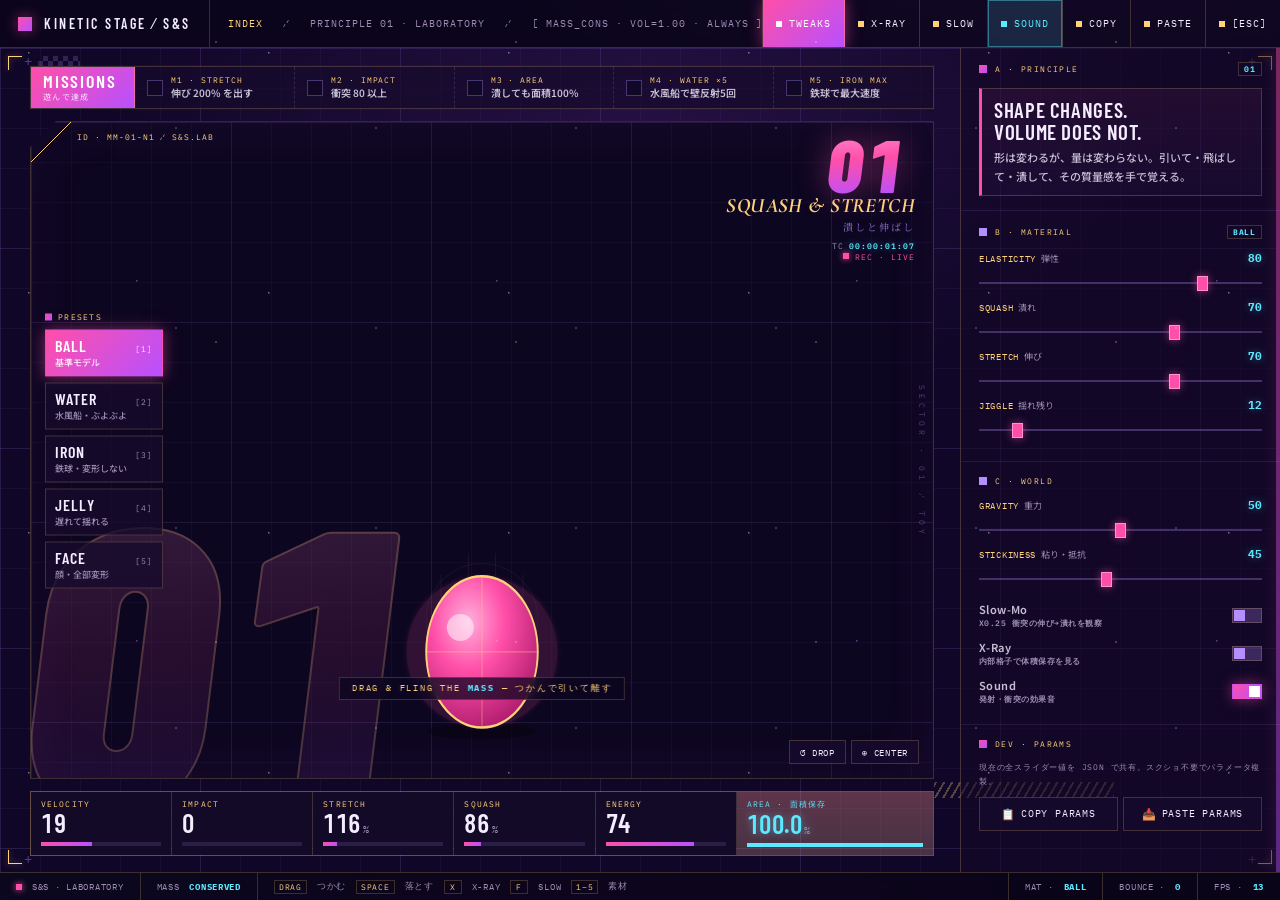
==== commit e2a284d8: "01/04/05/06/09/10: face eyes, bignum fix, logo overlay, stroke thin, halftone orb/patch round edge" ====
--- a/01-squash.html
+++ b/01-squash.html
@@ -977,9 +977,9 @@
       + (hi ? `<ellipse cx="${ex-rx*0.34}" cy="${ey-ry*0.42}" rx="${(rx*0.34).toFixed(1)}" ry="${(ry*0.34).toFixed(1)}" fill="#fff" opacity="0.92"/>`
             + `<circle cx="${ex+rx*0.22}" cy="${ey+ry*0.3}" r="${(rx*0.16).toFixed(1)}" fill="#fff" opacity="0.35"/>` : '');
     if(mood==='shock'){
-      // round wide eyes + small "o" mouth
-      parts.push(eye(-23,-7,11,13));
-      parts.push(eye(23,-7,11,13));
+      // round wide eyes + small "o" mouth（目を半径分ほど外へ → 中央に詰まりすぎないよう）
+      parts.push(eye(-29,-7,11,13));
+      parts.push(eye(29,-7,11,13));
       parts.push(`<ellipse cx="0" cy="26" rx="6.5" ry="8.5" fill="${fl}"/>`);
     } else if(mood==='joy'){
       // ^ ^ happy squint + open smile (slightly smaller)
@@ -987,9 +987,9 @@
       parts.push(`<path d="M12 -10 Q23 -22 34 -10" stroke="${fl}" stroke-width="4.5" fill="none" stroke-linecap="round"/>`);
       parts.push(`<path d="M-18 18 Q0 40 18 18 Q9 24 0 24 Q-9 24 -18 18 Z" fill="${fl}"/>`);
     } else {
-      // calm — glossy oval eyes (ref position: closer + a touch lower), small gentle smile
-      parts.push(eye(-23,-6,8,10));
-      parts.push(eye(23,-6,8,10));
+      // calm — glossy oval eyes（目を半径分ほど外へ → 中央に詰まりすぎないよう）, small gentle smile
+      parts.push(eye(-27,-6,8,10));
+      parts.push(eye(27,-6,8,10));
       parts.push(`<path d="M-8 17 Q0 24 8 17" stroke="${fl}" stroke-width="3.4" fill="none" stroke-linecap="round"/>`);
     }
   } else { // ball
